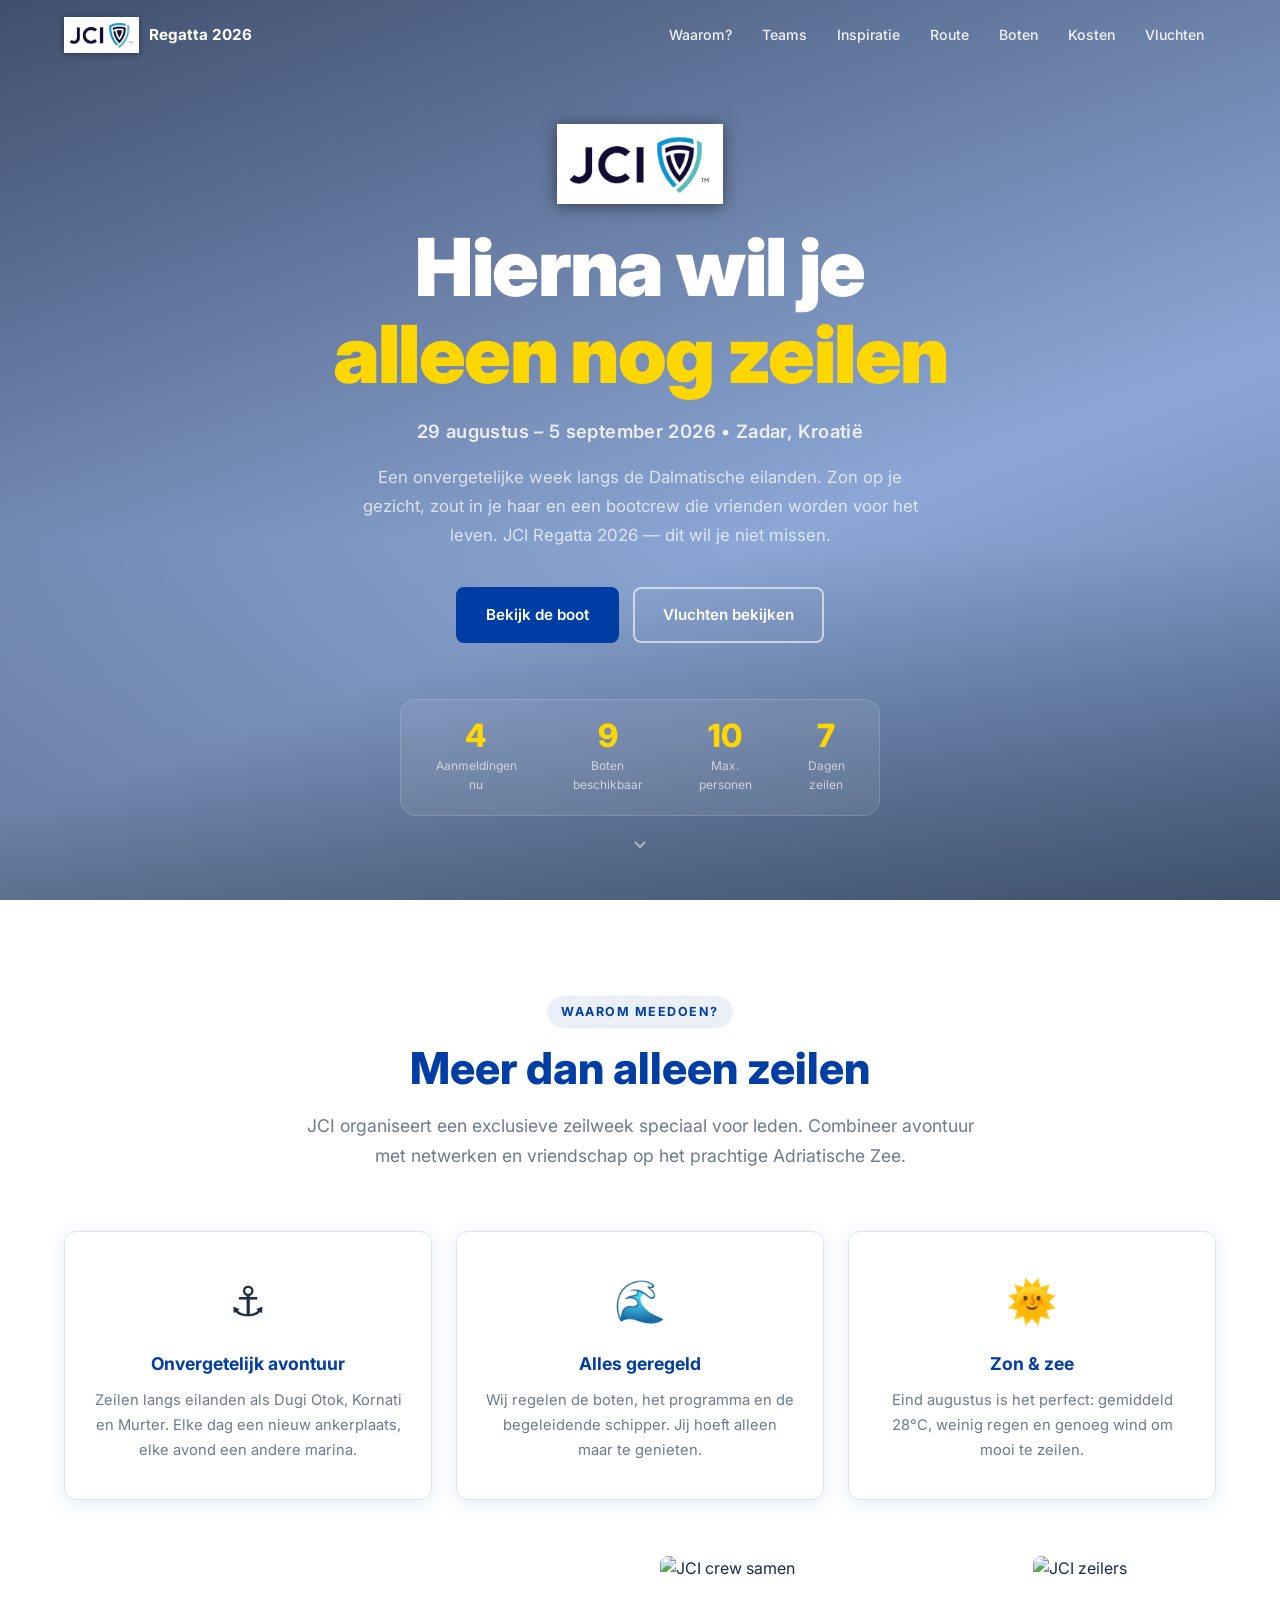
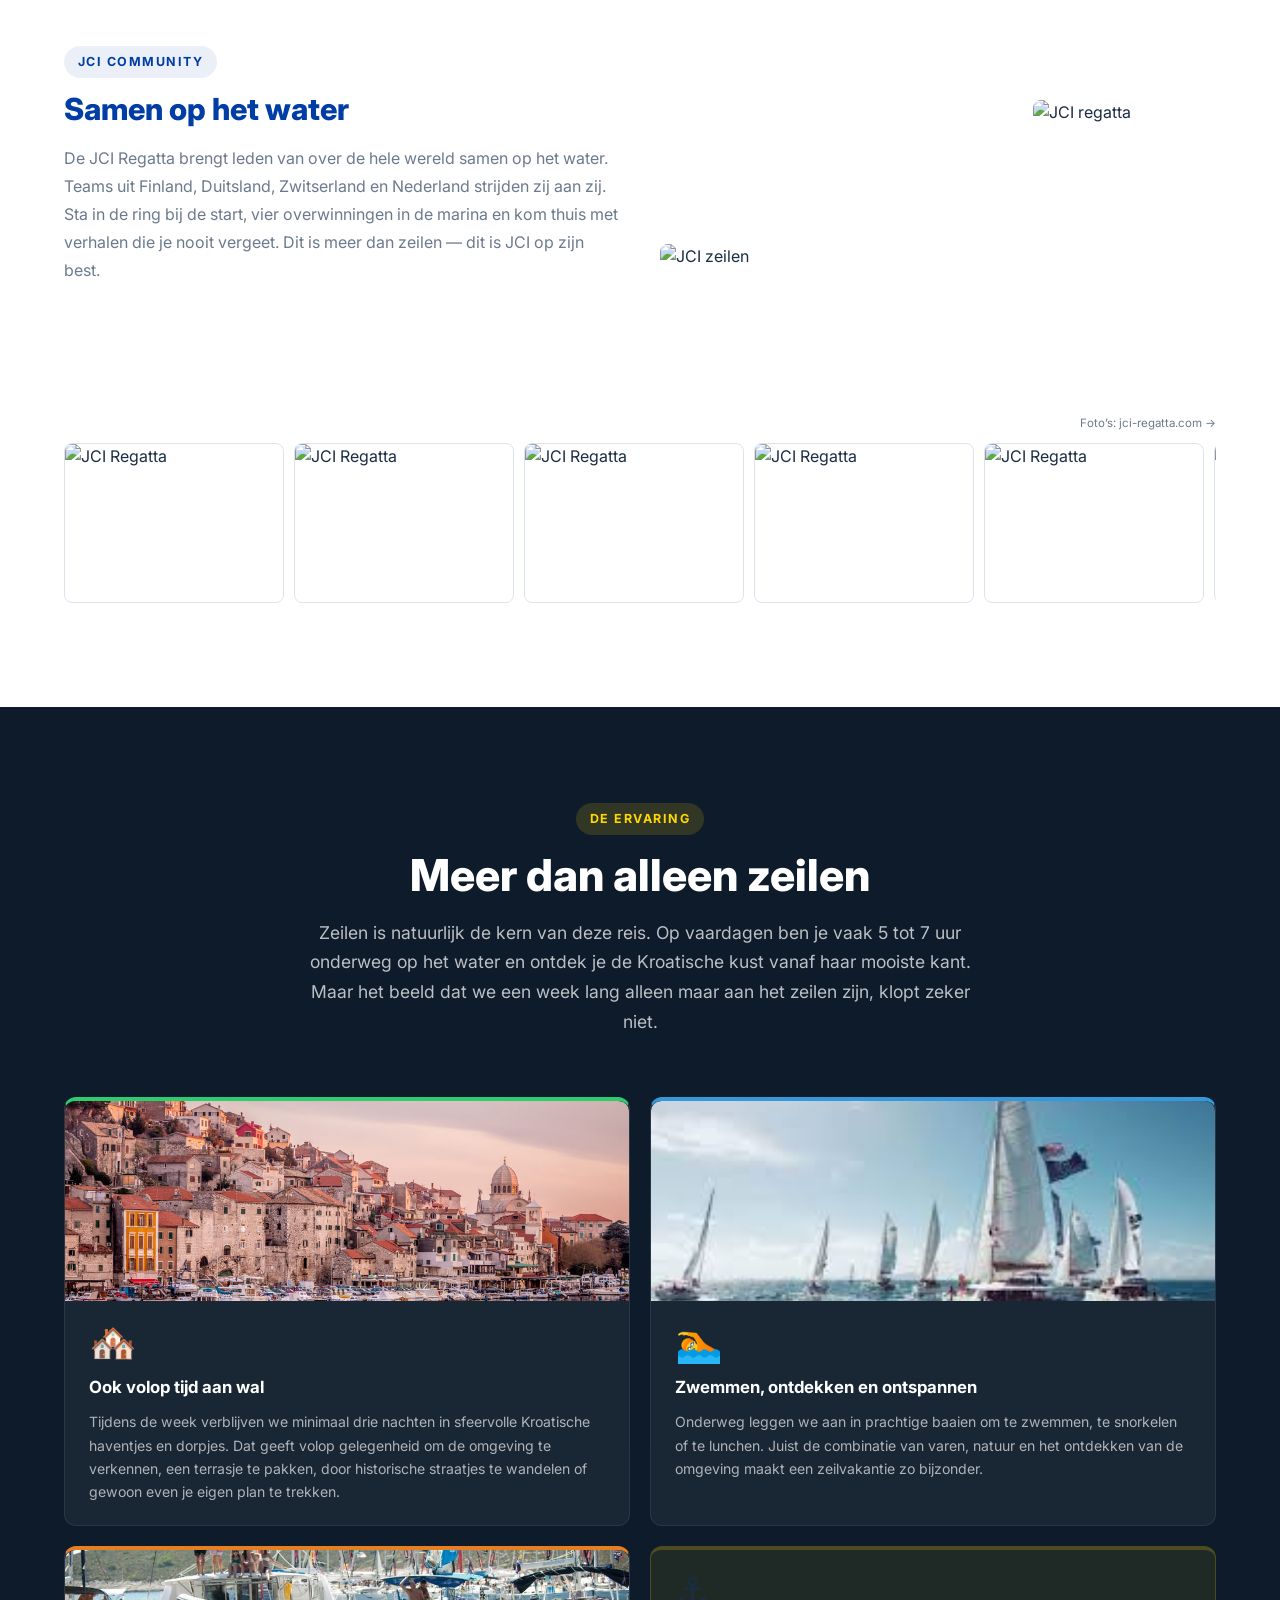
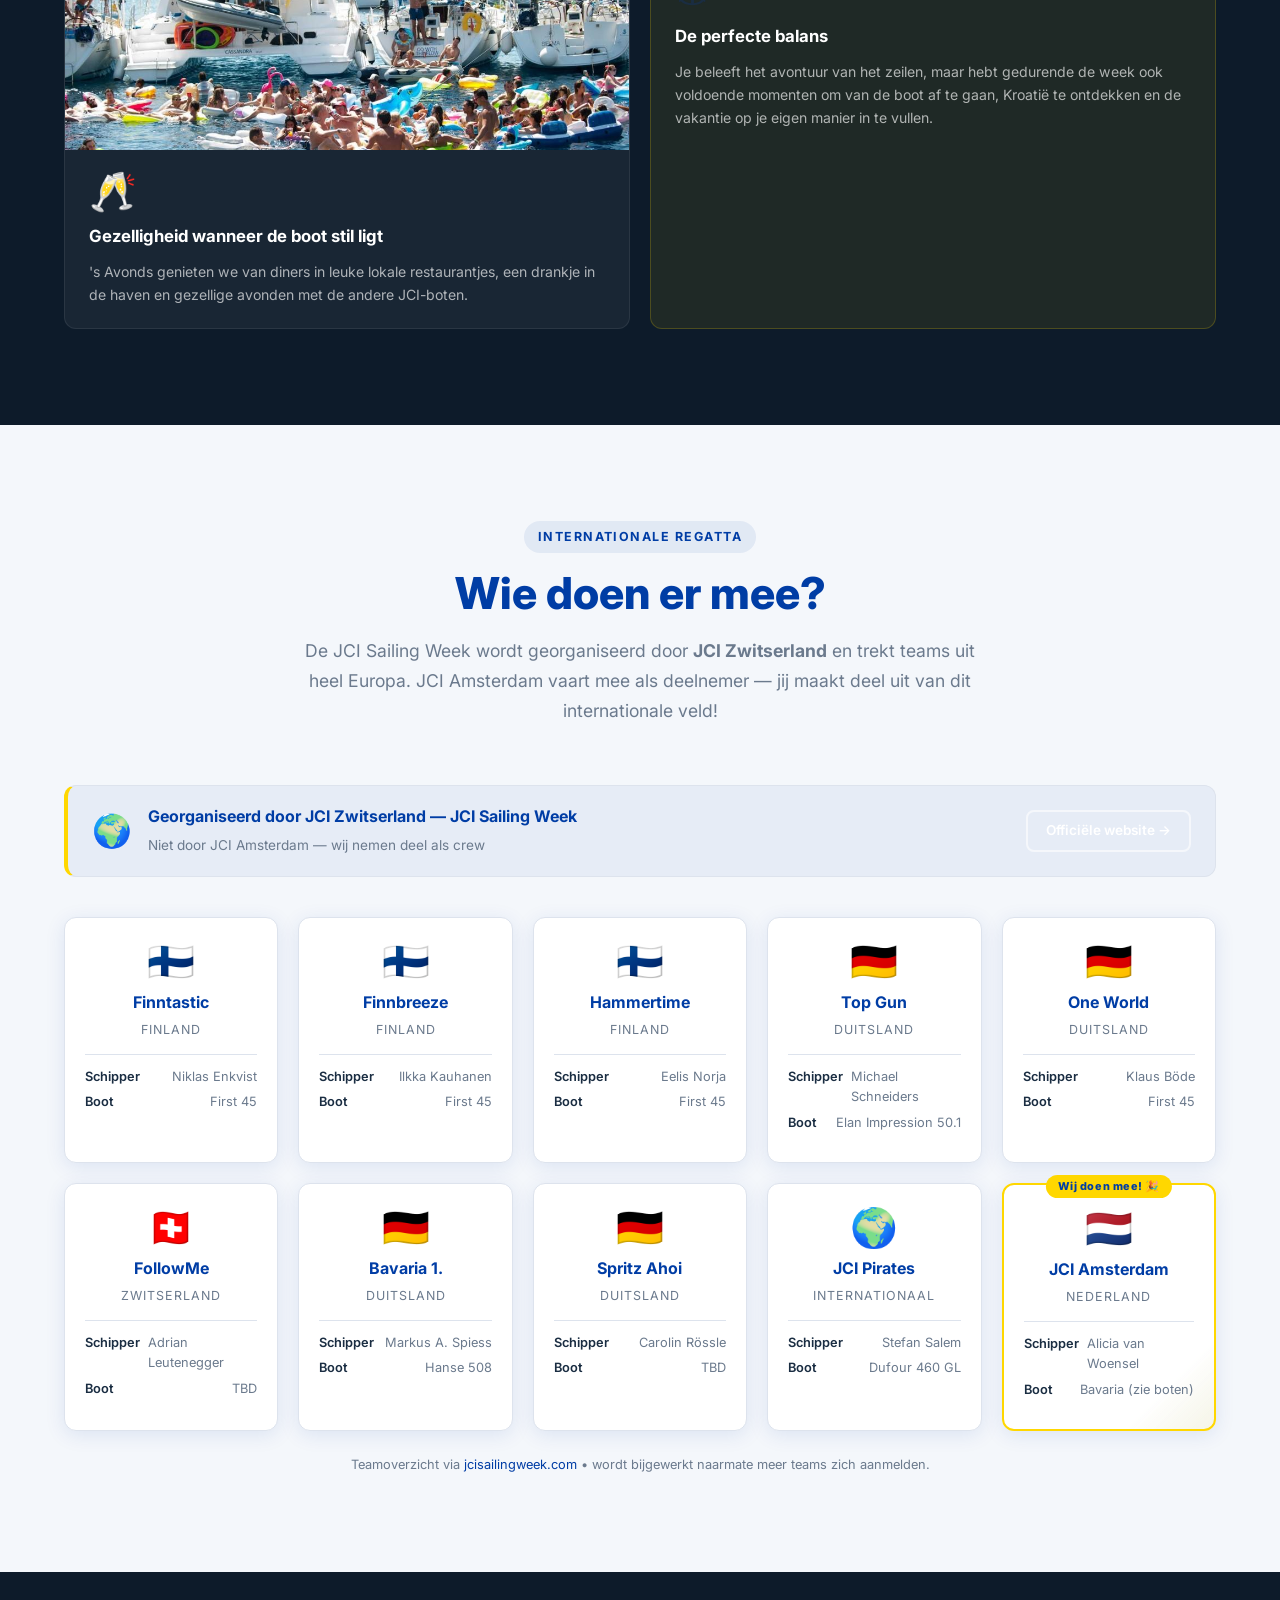
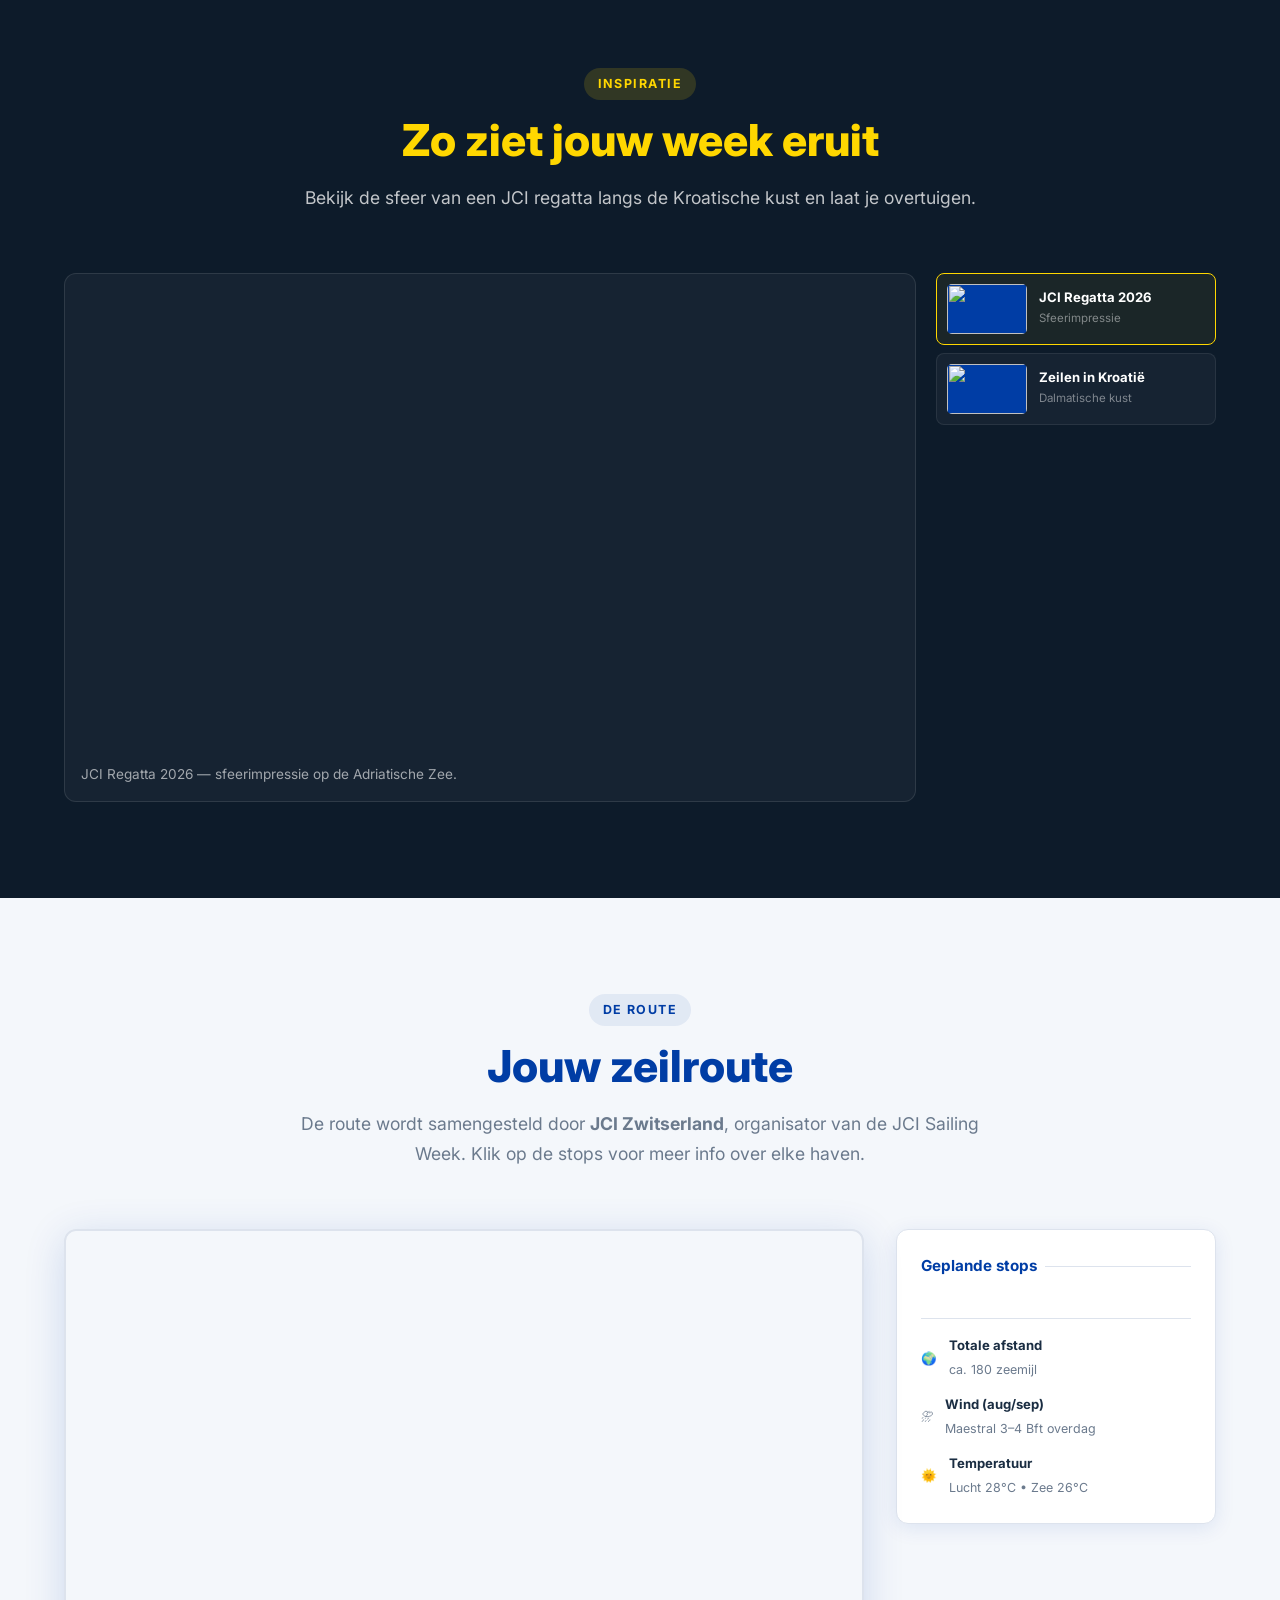
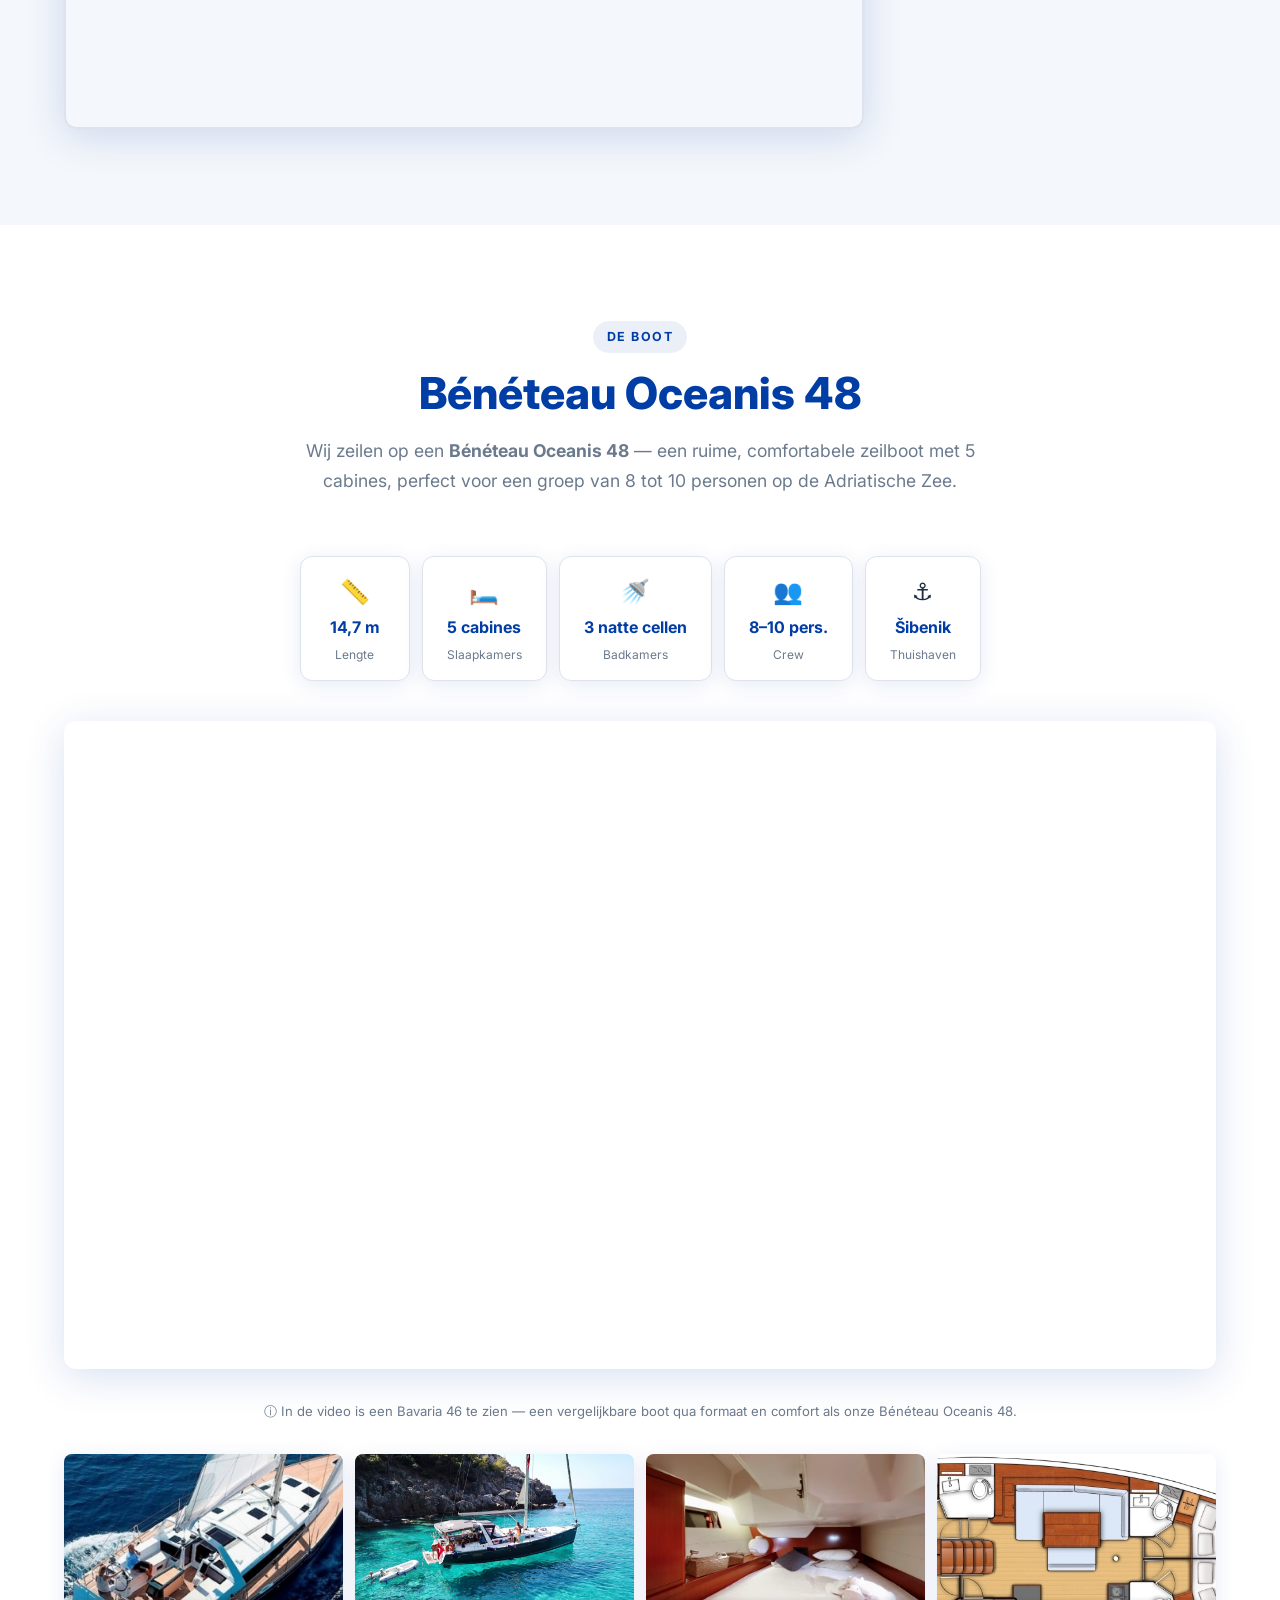
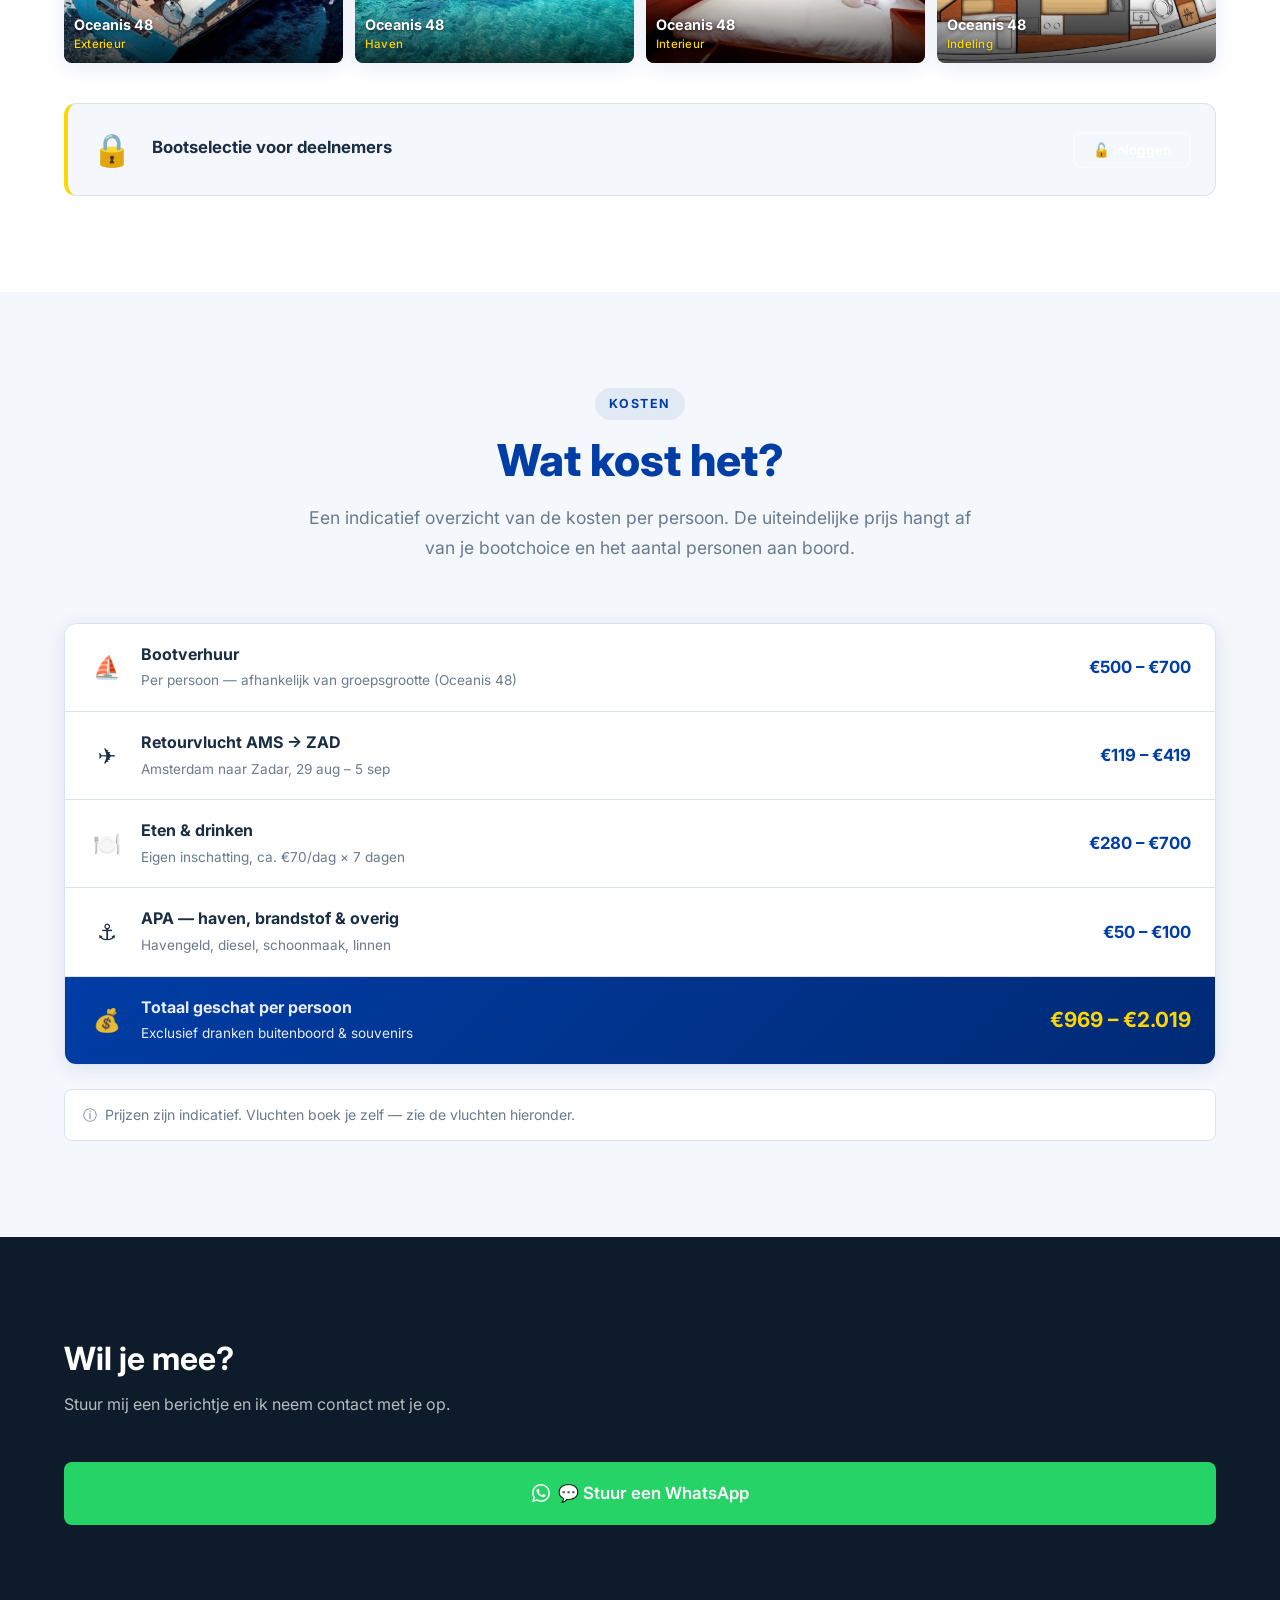
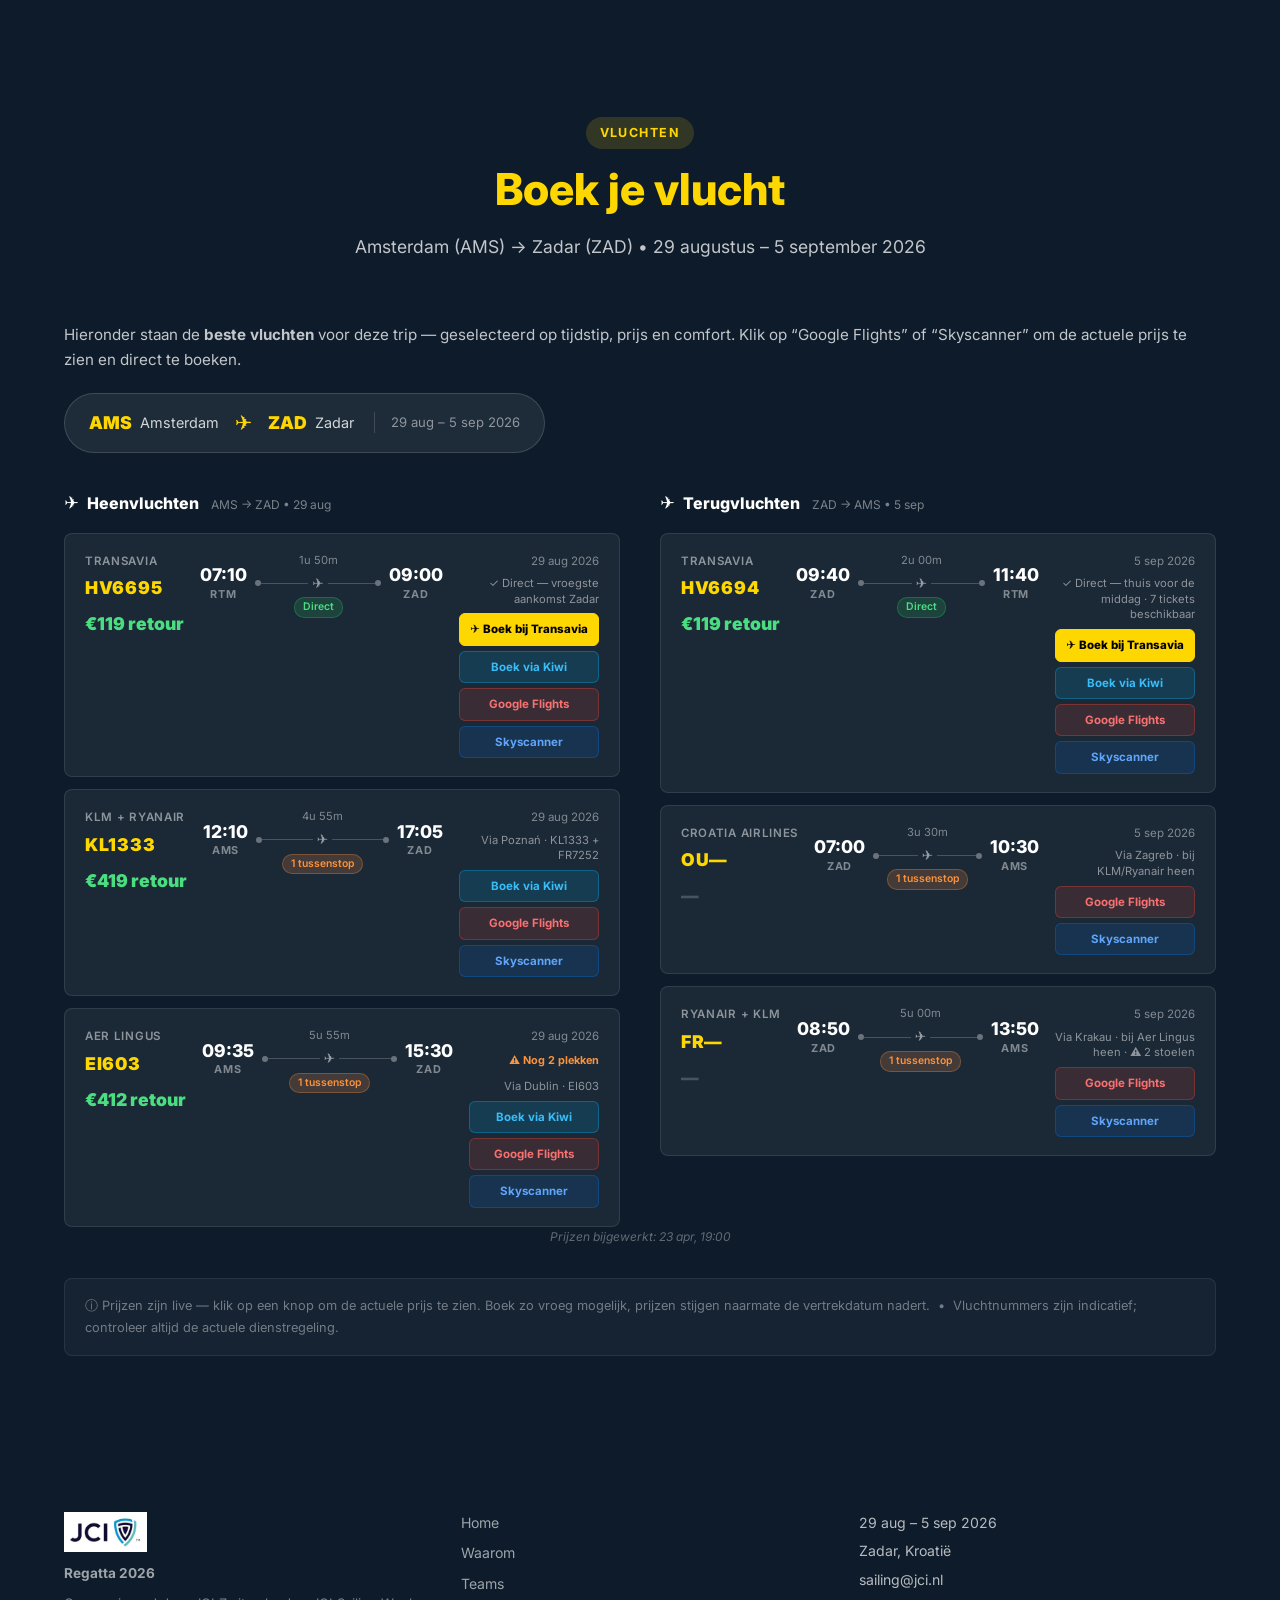
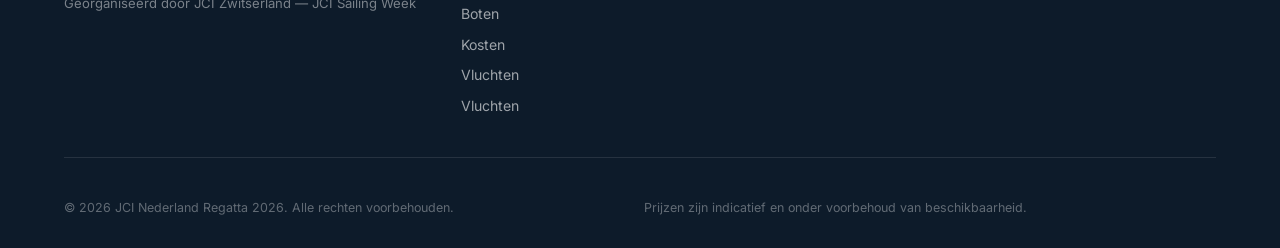
==== index.html @ af5b931d "Voeg foto's toe aan 'Meer dan alleen zeilen' kaarten Co-Authored-By: Claude Sonnet 4.6 <noreply@anth" ====
<!DOCTYPE html>
<html lang="nl">
<head>
  <meta charset="UTF-8">
  <meta name="viewport" content="width=device-width, initial-scale=1.0">
  <title>JCI Regatta 2026</title>
  <link rel="stylesheet" href="css/style.css?v=27">
  <link rel="preconnect" href="https://fonts.googleapis.com">
  <link rel="preconnect" href="https://fonts.gstatic.com" crossorigin>
  <link href="https://fonts.googleapis.com/css2?family=Inter:wght@300;400;500;600;700;800&display=swap" rel="stylesheet">
  <link rel="stylesheet" href="https://unpkg.com/leaflet@1.9.4/dist/leaflet.css">
</head>
<body>

  <!-- STICKY NAV -->
  <nav id="navbar">
    <div class="nav-inner">
      <div class="nav-logo">
        <img src="images/jci-logo.png" alt="JCI Logo" class="nav-jci-logo">
        <span class="logo-text">Regatta 2026</span>
      </div>
      <ul class="nav-links">
        <li><a href="#waarom">Waarom?</a></li>
        <li><a href="#teams">Teams</a></li>
        <li><a href="#videos">Inspiratie</a></li>
        <li><a href="#route">Route</a></li>
        <li><a href="#boten">Boten</a></li>
        <li><a href="#kosten-overview">Kosten</a></li>
        <li><a href="#vluchten">Vluchten</a></li>
      </ul>
      <button class="nav-hamburger" id="hamburger" aria-label="Menu openen">
        <span></span><span></span><span></span>
      </button>
    </div>
  </nav>

  <!-- HERO -->
  <section id="hero">
    <div class="hero-overlay"></div>
    <div class="hero-content">
      <div class="hero-logo-wrap">
        <img src="images/jci-logo.png" alt="JCI Logo" class="hero-jci-logo">
      </div>
      <h1>Hierna wil je<br><span class="highlight">alleen nog zeilen</span></h1>
      <p class="hero-sub">29 augustus &ndash; 5 september 2026 &bull; Zadar, Kroatië</p>
      <p class="hero-desc">Een onvergetelijke week langs de Dalmatische eilanden. Zon op je gezicht, zout in je haar en een bootcrew die vrienden worden voor het leven. JCI Regatta 2026 — dit wil je niet missen.</p>
      <div class="hero-actions">
        <a href="#boten" class="btn btn-primary">Bekijk de boot</a>
        <a href="#vluchten" class="btn btn-outline">Vluchten bekijken</a>
      </div>
      <div class="hero-stats">
        <div class="stat"><span class="stat-num">4</span><span class="stat-label">Aanmeldingen nu</span></div>
        <div class="stat-divider"></div>
        <div class="stat"><span class="stat-num">9</span><span class="stat-label">Boten beschikbaar</span></div>
        <div class="stat-divider"></div>
        <div class="stat"><span class="stat-num">10</span><span class="stat-label">Max. personen</span></div>
        <div class="stat-divider"></div>
        <div class="stat"><span class="stat-num">7</span><span class="stat-label">Dagen zeilen</span></div>
      </div>
    </div>
    <a href="#waarom" class="hero-scroll" aria-label="Scroll naar beneden">
      <svg width="24" height="24" viewBox="0 0 24 24" fill="none" stroke="currentColor" stroke-width="2"><path d="M7 10l5 5 5-5"/></svg>
    </a>
  </section>

  <!-- WAAROM MEEDOEN -->
  <section id="waarom" class="section">
    <div class="container">
      <div class="section-header">
        <span class="section-tag">Waarom meedoen?</span>
        <h2>Meer dan alleen zeilen</h2>
        <p>JCI organiseert een exclusieve zeilweek speciaal voor leden. Combineer avontuur met netwerken en vriendschap op het prachtige Adriatische Zee.</p>
      </div>
      <div class="why-grid">
        <div class="why-card">
          <div class="why-icon">&#9875;</div>
          <h3>Onvergetelijk avontuur</h3>
          <p>Zeilen langs eilanden als Dugi Otok, Kornati en Murter. Elke dag een nieuw ankerplaats, elke avond een andere marina.</p>
        </div>
        <div class="why-card">
          <div class="why-icon">&#127754;</div>
          <h3>Alles geregeld</h3>
          <p>Wij regelen de boten, het programma en de begeleidende schipper. Jij hoeft alleen maar te genieten.</p>
        </div>
        <div class="why-card">
          <div class="why-icon">&#127774;</div>
          <h3>Zon &amp; zee</h3>
          <p>Eind augustus is het perfect: gemiddeld 28°C, weinig regen en genoeg wind om mooi te zeilen.</p>
        </div>
      </div>

      <!-- JCI COMMUNITY BLOCK -->
      <div class="community-block">
        <div class="community-text">
          <span class="section-tag">JCI Community</span>
          <h3>Samen op het water</h3>
          <p>De JCI Regatta brengt leden van over de hele wereld samen op het water. Teams uit Finland, Duitsland, Zwitserland en Nederland strijden zij aan zij. Sta in de ring bij de start, vier overwinningen in de marina en kom thuis met verhalen die je nooit vergeet. Dit is meer dan zeilen — dit is JCI op zijn best.</p>
        </div>
        <div class="community-photos">
          <img src="https://www.jci-regatta.com/wp-content/uploads/2019/02/IMG_7003-1024x1024.jpg" alt="JCI crew samen" class="cp-main">
          <img src="https://www.jci-regatta.com/wp-content/uploads/2019/01/GIDC8817-1024x768.jpg" alt="JCI zeilers" class="cp-a">
          <img src="https://www.jci-regatta.com/wp-content/uploads/2019/02/SKSY1907-1024x916.jpg" alt="JCI regatta" class="cp-b">
          <img src="https://www.jci-regatta.com/wp-content/uploads/2019/02/JOMQ6947-1024x990.jpg" alt="JCI zeilen" class="cp-c">
        </div>
      </div>

      <!-- FOTO GALERIJ -->
      <div class="photo-strip">
        <a href="https://www.jci-regatta.com/media/" target="_blank" rel="noopener" class="photo-strip-source">Foto&rsquo;s: jci-regatta.com &rarr;</a>
        <div class="photo-strip-scroll">
          <img src="https://www.jci-regatta.com/wp-content/uploads/2019/01/XOBW0032-1024x768.jpg" alt="JCI Regatta">
          <img src="https://www.jci-regatta.com/wp-content/uploads/2019/02/FMJI1158-989x1024.jpg" alt="JCI Regatta">
          <img src="https://www.jci-regatta.com/wp-content/uploads/2019/01/FZAJ5073_2-1024x768.jpg" alt="JCI Regatta">
          <img src="https://www.jci-regatta.com/wp-content/uploads/2019/02/IMG_7715.jpg" alt="JCI Regatta">
          <img src="https://www.jci-regatta.com/wp-content/uploads/2019/02/IMG_4240-1024x683.jpg" alt="JCI Regatta">
          <img src="https://www.jci-regatta.com/wp-content/uploads/2019/02/RMCS8336-768x1024.jpg" alt="JCI Regatta">
        </div>
      </div>
    </div>
  </section>

  <!-- MEER DAN ZEILEN -->
  <section id="meer-dan-zeilen" class="section mdz-section">
    <div class="container">
      <div class="section-header">
        <span class="section-tag">De ervaring</span>
        <h2>Meer dan alleen zeilen</h2>
        <p>Zeilen is natuurlijk de kern van deze reis. Op vaardagen ben je vaak 5 tot 7 uur onderweg op het water en ontdek je de Kroatische kust vanaf haar mooiste kant. Maar het beeld dat we een week lang alleen maar aan het zeilen zijn, klopt zeker niet.</p>
      </div>

      <div class="mdz-grid">
        <div class="mdz-card" style="--mdz-color: #2ecc71">
          <img src="images/Foto bij tijd aan wal.jpg" alt="Tijd aan wal in Kroatië" class="mdz-card-img">
          <div class="mdz-card-body">
            <div class="mdz-card-icon">🏘️</div>
            <h3>Ook volop tijd aan wal</h3>
            <p>Tijdens de week verblijven we minimaal drie nachten in sfeervolle Kroatische haventjes en dorpjes. Dat geeft volop gelegenheid om de omgeving te verkennen, een terrasje te pakken, door historische straatjes te wandelen of gewoon even je eigen plan te trekken.</p>
          </div>
        </div>
        <div class="mdz-card" style="--mdz-color: #3498db">
          <img src="images/sailing .jpeg" alt="Zeilen op de Adriatische Zee" class="mdz-card-img">
          <div class="mdz-card-body">
            <div class="mdz-card-icon">🏊</div>
            <h3>Zwemmen, ontdekken en ontspannen</h3>
            <p>Onderweg leggen we aan in prachtige baaien om te zwemmen, te snorkelen of te lunchen. Juist de combinatie van varen, natuur en het ontdekken van de omgeving maakt een zeilvakantie zo bijzonder.</p>
          </div>
        </div>
        <div class="mdz-card" style="--mdz-color: #e67e22">
          <img src="images/Yacht-Week-Floaties-1024x6812.jpg" alt="Gezelligheid aan boord" class="mdz-card-img">
          <div class="mdz-card-body">
            <div class="mdz-card-icon">🥂</div>
            <h3>Gezelligheid wanneer de boot stil ligt</h3>
            <p>'s Avonds genieten we van diners in leuke lokale restaurantjes, een drankje in de haven en gezellige avonden met de andere JCI-boten.</p>
          </div>
        </div>
        <div class="mdz-card mdz-card-anchor" style="--mdz-color: #FFD700">
          <div class="mdz-card-body">
            <div class="mdz-card-icon">⚓</div>
            <h3>De perfecte balans</h3>
            <p>Je beleeft het avontuur van het zeilen, maar hebt gedurende de week ook voldoende momenten om van de boot af te gaan, Kroatië te ontdekken en de vakantie op je eigen manier in te vullen.</p>
          </div>
        </div>
      </div>
    </div>
  </section>

  <!-- TEAMS -->
  <section id="teams" class="section section-light">
    <div class="container">
      <div class="section-header">
        <span class="section-tag">Internationale regatta</span>
        <h2>Wie doen er mee?</h2>
        <p>De JCI Sailing Week wordt georganiseerd door <strong>JCI Zwitserland</strong> en trekt teams uit heel Europa. JCI Amsterdam vaart mee als deelnemer &mdash; jij maakt deel uit van dit internationale veld!</p>
      </div>

      <div class="org-banner">
        <span class="org-icon">🌍</span>
        <div class="org-text">
          <strong>Georganiseerd door JCI Zwitserland &mdash; JCI Sailing Week</strong>
          <span>Niet door JCI Amsterdam &mdash; wij nemen deel als crew</span>
        </div>
        <a href="https://www.jcisailingweek.com" target="_blank" rel="noopener" class="btn btn-sm btn-outline">Officiële website &rarr;</a>
      </div>

      <div class="teams-grid" id="teams-grid">
        <!-- Filled by JS -->
      </div>

      <p class="teams-source">Teamoverzicht via <a href="https://www.jcisailingweek.com/general-7" target="_blank" rel="noopener">jcisailingweek.com</a> &bull; wordt bijgewerkt naarmate meer teams zich aanmelden.</p>
    </div>
  </section>

  <!-- INSPIRATIE VIDEOS -->
  <section id="videos" class="section section-dark">
    <div class="container">
      <div class="section-header light">
        <span class="section-tag">Inspiratie</span>
        <h2>Zo ziet jouw week eruit</h2>
        <p>Bekijk de sfeer van een JCI regatta langs de Kroatische kust en laat je overtuigen.</p>
      </div>
      <div class="playlist-layout">
        <!-- MAIN PLAYER -->
        <div class="playlist-player">
          <div class="video-wrapper" id="main-video-wrapper" data-video-id="0Oq1wVHgZ1M">
            <div class="video-thumb" id="main-video-thumb" onclick="loadVideo(this.closest('.video-wrapper'), true)">
              <img id="main-video-thumb-img" src="https://img.youtube.com/vi/0Oq1wVHgZ1M/maxresdefault.jpg" alt="JCI Sailing Week Croatia">
              <div class="play-btn"><svg viewBox="0 0 80 80" fill="none"><circle cx="40" cy="40" r="40" fill="rgba(0,0,0,0.55)"/><polygon points="32,24 60,40 32,56" fill="white"/></svg></div>
            </div>
          </div>
          <p class="video-desc" id="main-video-desc">JCI Regatta 2026 — sfeerimpressie op de Adriatische Zee.</p>
        </div>
        <!-- PLAYLIST SIDEBAR -->
        <div class="playlist-sidebar" id="playlist-sidebar">
          <div class="playlist-item active" data-id="0Oq1wVHgZ1M" data-desc="JCI Regatta 2026 — sfeerimpressie op de Adriatische Zee." onclick="selectVideo(this)">
            <div class="pli-thumb"><img src="https://img.youtube.com/vi/0Oq1wVHgZ1M/mqdefault.jpg" alt=""></div>
            <div class="pli-info">
              <div class="pli-title">JCI Regatta 2026</div>
              <div class="pli-sub">Sfeerimpressie</div>
            </div>
          </div>
          <div class="playlist-item" data-id="HVgaaIl0Y3M" data-desc="De Dalmatische kust: eilanden, baaien en kristalhelder water." onclick="selectVideo(this)">
            <div class="pli-thumb"><img src="https://img.youtube.com/vi/HVgaaIl0Y3M/mqdefault.jpg" alt=""></div>
            <div class="pli-info">
              <div class="pli-title">Zeilen in Kroatië</div>
              <div class="pli-sub">Dalmatische kust</div>
            </div>
          </div>
        </div>
      </div>

    </div>
  </section>

  <!-- SAILING ROUTE MAP -->
  <section id="route" class="section section-light">
    <div class="container">
      <div class="section-header">
        <span class="section-tag">De route</span>
        <h2>Jouw zeilroute</h2>
        <p>De route wordt samengesteld door <strong>JCI Zwitserland</strong>, organisator van de JCI Sailing Week. Klik op de stops voor meer info over elke haven.</p>
      </div>
      <div class="map-layout">
        <div id="sailing-map"></div>
        <div class="route-legend">
          <h4>Geplande stops</h4>
          <div class="route-stops" id="route-stops">
            <!-- Filled by JS -->
          </div>
          <div class="route-meta">
            <div class="route-meta-item">
              <span class="rmeta-icon">&#127757;</span>
              <div>
                <strong>Totale afstand</strong>
                <span>ca. 180 zeemijl</span>
              </div>
            </div>
            <div class="route-meta-item">
              <span class="rmeta-icon">&#9928;</span>
              <div>
                <strong>Wind (aug/sep)</strong>
                <span>Maestral 3&ndash;4 Bft overdag</span>
              </div>
            </div>
            <div class="route-meta-item">
              <span class="rmeta-icon">&#127774;</span>
              <div>
                <strong>Temperatuur</strong>
                <span>Lucht 28&deg;C &bull; Zee 26&deg;C</span>
              </div>
            </div>
          </div>
        </div>
      </div>
    </div>
  </section>

  <!-- BOTEN WRAPPER (anchor for nav) -->
  <div id="boten">

  <!-- BOTEN TEASER (publiek zichtbaar) -->
  <section id="boten-public" class="section">
    <div class="container">
      <div class="section-header">
        <span class="section-tag">De boot</span>
        <h2>Bénéteau Oceanis 48</h2>
        <p>Wij zeilen op een <strong>Bénéteau Oceanis 48</strong> — een ruime, comfortabele zeilboot met 5 cabines, perfect voor een groep van 8 tot 10 personen op de Adriatische Zee.</p>
      </div>

      <!-- Boot specs -->
      <div class="boat-specs-bar">
        <div class="bspec"><span class="bspec-icon">📏</span><strong>14,7 m</strong><span>Lengte</span></div>
        <div class="bspec"><span class="bspec-icon">🛏️</span><strong>5 cabines</strong><span>Slaapkamers</span></div>
        <div class="bspec"><span class="bspec-icon">🚿</span><strong>3 natte cellen</strong><span>Badkamers</span></div>
        <div class="bspec"><span class="bspec-icon">👥</span><strong>8–10 pers.</strong><span>Crew</span></div>
        <div class="bspec"><span class="bspec-icon">⚓</span><strong>Šibenik</strong><span>Thuishaven</span></div>
      </div>

      <!-- YouTube video -->
      <div class="teaser-video-wrap">
        <iframe
          src="https://www.youtube.com/embed/HrhOYrp1ODw?rel=0&modestbranding=1"
          title="JCI Sailing Week – sfeerimpressie"
          allow="accelerometer; autoplay; clipboard-write; encrypted-media; gyroscope; picture-in-picture"
          allowfullscreen>
        </iframe>
      </div>
      <p class="video-disclaimer">&#9432; In de video is een Bavaria 46 te zien — een vergelijkbare boot qua formaat en comfort als onze Bénéteau Oceanis 48.</p>

      <!-- Boat photos -->
      <div class="boten-photo-grid">
        <div class="bp-item">
          <img src="images/Oceanis 48.jpg" alt="Bénéteau Oceanis 48 exterieur">
          <div class="bp-label"><span class="bp-name">Oceanis 48</span><span class="bp-model">Exterieur</span></div>
        </div>
        <div class="bp-item">
          <img src="images/Oceanis 48-2.jpg" alt="Bénéteau Oceanis 48 aan de steiger">
          <div class="bp-label"><span class="bp-name">Oceanis 48</span><span class="bp-model">Haven</span></div>
        </div>
        <div class="bp-item">
          <img src="images/oceanis_48_interior7.avif" alt="Bénéteau Oceanis 48 interieur">
          <div class="bp-label"><span class="bp-name">Oceanis 48</span><span class="bp-model">Interieur</span></div>
        </div>
        <div class="bp-item">
          <img src="images/Oceanis 48 - map.png" alt="Bénéteau Oceanis 48 plattegrond">
          <div class="bp-label"><span class="bp-name">Oceanis 48</span><span class="bp-model">Indeling</span></div>
        </div>
      </div>

      <!-- Unlock hint -->
      <div class="teaser-unlock-hint">
        <span class="tuh-icon">🔒</span>
        <div class="tuh-body">
          <strong>Bootselectie voor deelnemers</strong>
          <div class="tuh-inline-unlock" id="tuh-inline-unlock" style="display:none">
            <input type="password" id="tuh-code" placeholder="Wachtwoord…" maxlength="10"
              onkeydown="if(event.key==='Enter')unlockSite()">
            <button onclick="unlockSite()" class="btn btn-primary btn-sm">→</button>
            <span class="unlock-msg" id="unlock-msg"></span>
          </div>
        </div>
        <button id="tuh-toggle-btn" onclick="toggleUnlockInput()" class="btn btn-sm btn-outline">🔓 Inloggen</button>
      </div>
    </div>
  </section>

  <!-- BOTEN GATED (zichtbaar na code) -->
  <section id="boten-gated" class="section" style="display:none">
    <div class="container">
      <div class="section-header">
        <span class="section-tag">Booten kiezen</span>
        <h2>Kies jouw boot in 3 stappen</h2>
        <p>We hebben nu <strong>4 aanmeldingen</strong> — maximaal 10 personen. Kies eerst het aantal personen, daarna de boot, dan de vlucht.</p>
      </div>

      <!-- STAP 1: Aantal personen -->
      <div class="flow-step">
        <div class="flow-step-header">
          <span class="flow-num">1</span>
          <div>
            <h3>Hoeveel personen gaan er mee?</h3>
            <p>Kies de groepsgrootte om de passende boten te zien.</p>
          </div>
        </div>
        <div class="group-btns" id="group-btns">
          <button class="group-btn" data-size="6">
            <span class="group-icon">&#9875;</span>
            <span class="group-size">t/m 6 pers.</span>
            <span class="group-label">Kleine groep</span>
            <span class="group-hint">Compacte boten</span>
          </button>
          <button class="group-btn" data-size="8">
            <span class="group-icon">&#9973;</span>
            <span class="group-size">t/m 8 pers.</span>
            <span class="group-label">Middelgrote groep</span>
            <span class="group-hint">Meest populair</span>
          </button>
          <button class="group-btn" data-size="10">
            <span class="group-icon">&#128674;</span>
            <span class="group-size">t/m 10 pers.</span>
            <span class="group-label">Grote groep</span>
            <span class="group-hint">Grote, ruime boten</span>
          </button>
        </div>
        <div class="signup-counter">
          <div class="counter-bar-wrap">
            <div class="counter-bar" id="counter-bar"></div>
          </div>
          <p><strong>4</strong> aanmeldingen &bull; maximaal <strong>10</strong> personen &bull; nog <strong>6 plaatsen vrij</strong></p>
        </div>
      </div>

      <!-- STAP 2: Boot kiezen -->
      <div class="flow-step" id="step-boats">
        <div class="flow-step-header">
          <span class="flow-num">2</span>
          <div>
            <h3>Kies je boot</h3>
            <p id="boats-filter-info">Kies eerst een groepsgrootte hierboven om boten te filteren.</p>
          </div>
        </div>

        <div class="boats-controls">
          <div class="boats-filter">
            <span class="filter-label">Sorteer:</span>
            <button class="filter-btn active" data-sort="default">Standaard</button>
            <button class="filter-btn" data-sort="price-asc">Prijs &uarr;</button>
            <button class="filter-btn" data-sort="price-desc">Prijs &darr;</button>
            <button class="filter-btn" data-sort="length">Lengte</button>
          </div>
          <div class="boats-search">
            <input type="text" id="boat-search" placeholder="Zoek op naam of type..." autocomplete="off">
          </div>
        </div>

        <div class="boats-grid" id="boats-grid">
          <!-- Filled by JS -->
        </div>

        <div class="boats-note">
          <span>&#9432;</span> Prijzen zijn per boot per week excl. havenkosten en brandstof (APA). Klik op een boot voor meer details.
        </div>
      </div>

      <!-- STAP 3: Vlucht boeken -->
      <div class="flow-step flow-step-cta" id="step-flight-cta">
        <div class="flow-step-header">
          <span class="flow-num">3</span>
          <div>
            <h3>Boek je vlucht</h3>
            <p>Boot gekozen? Scroll naar de vluchtzoeker. Amsterdam &rarr; Zadar, 29 aug &ndash; 5 sep 2026.</p>
          </div>
        </div>
        <a href="#vluchten" class="btn btn-primary">
          Zoek vluchten AMS &rarr; ZAD &darr;
        </a>
      </div>
    </div>
  </section>

  </div><!-- /end #boten wrapper -->

  <!-- KOSTEN OVERZICHT (altijd publiek zichtbaar) -->
  <section id="kosten-overview" class="section section-light">
    <div class="container">
      <div class="section-header">
        <span class="section-tag">Kosten</span>
        <h2>Wat kost het?</h2>
        <p>Een indicatief overzicht van de kosten per persoon. De uiteindelijke prijs hangt af van je bootchoice en het aantal personen aan boord.</p>
      </div>

      <div class="kos-table">
        <div class="kos-row">
          <div class="kos-icon">⛵</div>
          <div class="kos-label">
            <strong>Bootverhuur</strong>
            <span>Per persoon — afhankelijk van groepsgrootte (Oceanis 48)</span>
          </div>
          <div class="kos-value">€500 – €700</div>
        </div>
        <div class="kos-row">
          <div class="kos-icon">✈️</div>
          <div class="kos-label">
            <strong>Retourvlucht AMS → ZAD</strong>
            <span>Amsterdam naar Zadar, 29 aug – 5 sep</span>
          </div>
          <div class="kos-value">€119 – €419</div>
        </div>
        <div class="kos-row">
          <div class="kos-icon">🍽️</div>
          <div class="kos-label">
            <strong>Eten &amp; drinken</strong>
            <span>Eigen inschatting, ca. €70/dag × 7 dagen</span>
          </div>
          <div class="kos-value">€280 – €700</div>
        </div>
        <div class="kos-row">
          <div class="kos-icon">⚓</div>
          <div class="kos-label">
            <strong>APA — haven, brandstof &amp; overig</strong>
            <span>Havengeld, diesel, schoonmaak, linnen</span>
          </div>
          <div class="kos-value">€50 – €100</div>
        </div>
        <div class="kos-row kos-row-total">
          <div class="kos-icon">💰</div>
          <div class="kos-label">
            <strong>Totaal geschat per persoon</strong>
            <span>Exclusief dranken buitenboord &amp; souvenirs</span>
          </div>
          <div class="kos-value kos-total">€969 – €2.019</div>
        </div>
      </div>

      <div class="kos-note">
        <span>&#9432;</span> Prijzen zijn indicatief. Vluchten boek je zelf — zie de vluchten hieronder.
      </div>
    </div>
  </section>

  <!-- DOE MEE -->
  <section id="doe-mee" class="section section-dark">
    <div class="container">
      <div class="doe-mee-block">
        <div class="doe-mee-text">
          <h2>Wil je mee?</h2>
          <p>Stuur mij een berichtje en ik neem contact met je op.</p>
        </div>
        <a href="https://wa.me/31600000000?text=Hoi!%20Ik%20wil%20meedoen%20met%20de%20JCI%20Regatta%202026%20%F0%9F%9B%A5%EF%B8%8F"
           target="_blank" rel="noopener" class="btn btn-whatsapp btn-lg">
          💬 Stuur een WhatsApp
        </a>
      </div>
    </div>
  </section>

  <!-- VLUCHTEN -->
  <section id="vluchten" class="section section-dark">
    <div class="container">
      <div class="section-header light">
        <span class="section-tag">Vluchten</span>
        <h2>Boek je vlucht</h2>
        <p>Amsterdam (AMS) &rarr; Zadar (ZAD) &bull; 29 augustus &ndash; 5 september 2026</p>
      </div>

      <!-- AANBEVOLEN VLUCHTEN LIJST -->
      <div class="flights-intro">
        <p>Hieronder staan de <strong>beste vluchten</strong> voor deze trip &mdash; geselecteerd op tijdstip, prijs en comfort. Klik op &ldquo;Google Flights&rdquo; of &ldquo;Skyscanner&rdquo; om de actuele prijs te zien en direct te boeken.</p>
        <div class="flights-route-badge">
          <span class="frb-item"><span class="frb-code">AMS</span> Amsterdam</span>
          <span class="frb-arrow">&#9992;</span>
          <span class="frb-item"><span class="frb-code">ZAD</span> Zadar</span>
          <span class="frb-dates">29 aug &ndash; 5 sep 2026</span>
        </div>
      </div>

      <div class="flights-columns">
        <!-- HEENVLUCHTEN -->
        <div class="flights-col">
          <h3 class="flights-col-title"><span class="col-icon">&#9992;</span> Heenvluchten <span class="col-sub">AMS &rarr; ZAD &bull; 29 aug</span></h3>
          <div id="flights-heen" class="flight-cards-list">
            <!-- filled by JS -->
          </div>
        </div>

        <!-- TERUGVLUCHTEN -->
        <div class="flights-col">
          <h3 class="flights-col-title"><span class="col-icon">&#9992; </span> Terugvluchten <span class="col-sub">ZAD &rarr; AMS &bull; 5 sep</span></h3>
          <div id="flights-terug" class="flight-cards-list">
            <!-- filled by JS -->
          </div>
        </div>
      </div>

      <div id="prices-timestamp" class="prices-timestamp" style="display:none"></div>

      <div class="flights-disclaimer">
        <span>&#9432;</span> Prijzen zijn live &mdash; klik op een knop om de actuele prijs te zien. Boek zo vroeg mogelijk, prijzen stijgen naarmate de vertrekdatum nadert.
        &nbsp;&bull;&nbsp; Vluchtnummers zijn indicatief; controleer altijd de actuele dienstregeling.
      </div>
    </div>
  </section>

  <!-- AANMELDEN -->

  <!-- FOOTER -->
  <footer>
    <div class="container">
      <div class="footer-inner">
        <div class="footer-brand">
          <img src="images/jci-logo.png" alt="JCI Logo" class="footer-jci-logo">
          <span class="logo-text">Regatta 2026</span>
          <p>Georganiseerd door JCI Zwitserland &mdash; JCI Sailing Week</p>
        </div>
        <div class="footer-links">
          <a href="#hero">Home</a>
          <a href="#waarom">Waarom</a>
          <a href="#teams">Teams</a>
          <a href="#boten">Boten</a>
          <a href="#kosten-overview">Kosten</a>
          <a href="#vluchten">Vluchten</a>
          <a href="#vluchten">Vluchten</a>
        </div>
        <div class="footer-info">
          <p>29 aug &ndash; 5 sep 2026</p>
          <p>Zadar, Kroatië</p>
          <p>sailing@jci.nl</p>
        </div>
      </div>
      <div class="footer-bottom">
        <p>&copy; 2026 JCI Nederland Regatta 2026. Alle rechten voorbehouden.</p>
        <p>Prijzen zijn indicatief en onder voorbehoud van beschikbaarheid.</p>
        <div id="unlock-wrap"></div>
      </div>
    </div>
  </footer>

  <script src="https://unpkg.com/leaflet@1.9.4/dist/leaflet.js"></script>
  <script src="js/main.js?v=27"></script>
</body>
</html>
---- css/style.css ----
/* ============================================
   JCI SAILING WEEK 2026 – STYLESHEET
   Brand: JCI Blue #003DA5 + Gold #FFD700
   ============================================ */

:root {
  --jci-blue:      #003DA5;
  --jci-blue-dark: #002a75;
  --jci-blue-light:#1a5bc4;
  --jci-gold:      #FFD700;
  --jci-gold-dark: #e6c200;
  --dark:          #0d1b2a;
  --dark-2:        #1a2d42;
  --text:          #1a2d42;
  --text-muted:    #6b7a8d;
  --bg-light:      #f4f7fb;
  --bg-white:      #ffffff;
  --border:        #dde3ed;
  --radius:        12px;
  --radius-sm:     8px;
  --shadow:        0 4px 20px rgba(0,61,165,0.10);
  --shadow-lg:     0 8px 40px rgba(0,61,165,0.16);
  --transition:    0.22s ease;
}

*, *::before, *::after { box-sizing: border-box; margin: 0; padding: 0; }

html { scroll-behavior: smooth; font-size: 16px; overflow-x: hidden; }

body {
  font-family: 'Inter', system-ui, -apple-system, sans-serif;
  color: var(--text);
  background: var(--bg-white);
  line-height: 1.6;
  overflow-x: hidden;
  max-width: 100%;
}

img { display: block; max-width: 100%; }
a { color: inherit; text-decoration: none; }
ul { list-style: none; }
button { cursor: pointer; border: none; background: none; font-family: inherit; }

.container {
  max-width: 1200px;
  margin: 0 auto;
  padding: 0 24px;
}

/* ── SECTIONS ── */
.section { padding: 96px 0; }
.section-light { background: var(--bg-light); }
.section-dark  { background: var(--dark); color: #fff; }

.section-header {
  text-align: center;
  max-width: 680px;
  margin: 0 auto 60px;
}
.section-header h2 {
  font-size: clamp(2rem, 4vw, 2.75rem);
  font-weight: 800;
  line-height: 1.2;
  color: var(--jci-blue);
  margin-bottom: 16px;
}
.section-header p {
  font-size: 1.1rem;
  color: var(--text-muted);
  line-height: 1.7;
}
.section-header.light h2 { color: var(--jci-gold); }
.section-header.light p  { color: rgba(255,255,255,0.75); }

.section-tag {
  display: inline-block;
  background: rgba(0,61,165,0.08);
  color: var(--jci-blue);
  font-size: 0.78rem;
  font-weight: 700;
  letter-spacing: 0.12em;
  text-transform: uppercase;
  padding: 6px 14px;
  border-radius: 100px;
  margin-bottom: 14px;
}
.section-dark .section-tag {
  background: rgba(255,215,0,0.15);
  color: var(--jci-gold);
}

/* ── BUTTONS ── */
.btn {
  display: inline-flex;
  align-items: center;
  gap: 8px;
  padding: 14px 28px;
  border-radius: var(--radius-sm);
  font-size: 0.95rem;
  font-weight: 600;
  transition: all var(--transition);
  cursor: pointer;
  border: 2px solid transparent;
}
.btn-primary {
  background: var(--jci-blue);
  color: #fff;
  border-color: var(--jci-blue);
}
.btn-primary:hover {
  background: var(--jci-blue-dark);
  border-color: var(--jci-blue-dark);
  transform: translateY(-1px);
  box-shadow: 0 6px 20px rgba(0,61,165,0.3);
}
.btn-outline {
  background: transparent;
  color: #fff;
  border-color: rgba(255,255,255,0.6);
}
.btn-outline:hover {
  background: rgba(255,255,255,0.12);
  border-color: #fff;
}
.btn-gold {
  background: var(--jci-gold);
  color: var(--jci-blue);
  border-color: var(--jci-gold);
  font-weight: 700;
}
.btn-gold:hover {
  background: var(--jci-gold-dark);
  border-color: var(--jci-gold-dark);
  transform: translateY(-1px);
}
.btn-sm {
  padding: 8px 18px;
  font-size: 0.85rem;
}
.btn-full { width: 100%; justify-content: center; }
.btn-whatsapp {
  display: inline-flex;
  align-items: center;
  gap: 8px;
  background: #25D366;
  color: #fff;
  padding: 12px 22px;
  border-radius: var(--radius-sm);
  font-weight: 600;
  font-size: 0.95rem;
  transition: all var(--transition);
  margin-top: 12px;
  width: 100%;
  justify-content: center;
}
.btn-whatsapp:hover { background: #1ebe5d; transform: translateY(-1px); }
.btn-whatsapp::before { content: ""; background: url("data:image/svg+xml,%3Csvg xmlns='http://www.w3.org/2000/svg' viewBox='0 0 24 24' fill='white'%3E%3Cpath d='M17.472 14.382c-.297-.149-1.758-.867-2.03-.967-.273-.099-.471-.148-.67.15-.197.297-.767.966-.94 1.164-.173.199-.347.223-.644.075-.297-.15-1.255-.463-2.39-1.475-.883-.788-1.48-1.761-1.653-2.059-.173-.297-.018-.458.13-.606.134-.133.298-.347.446-.52.149-.174.198-.298.298-.497.099-.198.05-.371-.025-.52-.075-.149-.669-1.612-.916-2.207-.242-.579-.487-.5-.669-.51-.173-.008-.371-.01-.57-.01-.198 0-.52.074-.792.372-.272.297-1.04 1.016-1.04 2.479 0 1.462 1.065 2.875 1.213 3.074.149.198 2.096 3.2 5.077 4.487.709.306 1.262.489 1.694.625.712.227 1.36.195 1.871.118.571-.085 1.758-.719 2.006-1.413.248-.694.248-1.289.173-1.413-.074-.124-.272-.198-.57-.347m-5.421 7.403h-.004a9.87 9.87 0 01-5.031-1.378l-.361-.214-3.741.982.998-3.648-.235-.374a9.86 9.86 0 01-1.51-5.26c.001-5.45 4.436-9.884 9.888-9.884 2.64 0 5.122 1.03 6.988 2.898a9.825 9.825 0 012.893 6.994c-.003 5.45-4.437 9.884-9.885 9.884m8.413-18.297A11.815 11.815 0 0012.05 0C5.495 0 .16 5.335.157 11.892c0 2.096.547 4.142 1.588 5.945L.057 24l6.305-1.654a11.882 11.882 0 005.683 1.448h.005c6.554 0 11.89-5.335 11.893-11.893a11.821 11.821 0 00-3.48-8.413z'/%3E%3C/svg%3E") center/contain no-repeat; width: 18px; height: 18px; }

/* ── NAV ── */
#navbar {
  position: fixed;
  top: 0; left: 0; right: 0;
  z-index: 1000;
  background: transparent;
  transition: background var(--transition), box-shadow var(--transition);
}
#navbar.scrolled {
  background: rgba(255,255,255,0.97);
  backdrop-filter: blur(12px);
  box-shadow: 0 2px 16px rgba(0,0,0,0.08);
}
.nav-inner {
  max-width: 1200px;
  margin: 0 auto;
  padding: 0 24px;
  height: 70px;
  display: flex;
  align-items: center;
  justify-content: space-between;
}
.nav-logo {
  display: flex;
  align-items: center;
  gap: 10px;
}
.logo-jci {
  background: var(--jci-blue);
  color: var(--jci-gold);
  font-size: 0.9rem;
  font-weight: 900;
  letter-spacing: 0.08em;
  padding: 4px 10px;
  border-radius: 6px;
}
.nav-jci-logo {
  height: 36px;
  width: auto;
  object-fit: contain;
  filter: drop-shadow(0 1px 3px rgba(0,0,0,0.4));
}
.logo-text {
  font-weight: 700;
  font-size: 0.95rem;
  color: #fff;
  transition: color var(--transition);
}
#navbar.scrolled .logo-text { color: var(--text); }
.nav-links {
  display: flex;
  align-items: center;
  gap: 6px;
}
.nav-links a {
  font-size: 0.88rem;
  font-weight: 500;
  color: rgba(255,255,255,0.9);
  padding: 6px 12px;
  border-radius: var(--radius-sm);
  transition: all var(--transition);
}
#navbar.scrolled .nav-links a { color: var(--text); }
.nav-links a:hover { background: rgba(255,255,255,0.15); }
#navbar.scrolled .nav-links a:hover { background: var(--bg-light); }
.nav-links .nav-cta {
  background: var(--jci-gold);
  color: var(--jci-blue) !important;
  font-weight: 700;
  padding: 8px 18px;
}
.nav-links .nav-cta:hover { background: var(--jci-gold-dark) !important; }
.nav-hamburger {
  display: none;
  flex-direction: column;
  gap: 5px;
  padding: 8px;
}
.nav-hamburger span {
  display: block;
  width: 22px;
  height: 2px;
  background: #fff;
  border-radius: 2px;
  transition: all var(--transition);
}
#navbar.scrolled .nav-hamburger span { background: var(--text); }

/* ── HERO ── */
#hero {
  position: relative;
  min-height: 100vh;
  display: flex;
  align-items: center;
  background:
    linear-gradient(160deg, rgba(0,20,60,0.75) 0%, rgba(0,61,165,0.45) 60%, rgba(0,40,100,0.65) 100%),
    url('https://www.jci-regatta.com/wp-content/uploads/2019/01/XOBW0032-1024x768.jpg') center/cover no-repeat;
  color: #fff;
  padding: 120px 24px 80px;
}
.hero-overlay {
  position: absolute;
  inset: 0;
  background: linear-gradient(to bottom, transparent 60%, rgba(0,0,0,0.3));
  pointer-events: none;
}
.hero-content {
  position: relative;
  z-index: 1;
  max-width: 780px;
  margin: 0 auto;
  text-align: center;
}
.hero-logo-wrap {
  margin-bottom: 20px;
}
.hero-jci-logo {
  height: 80px;
  width: auto;
  object-fit: contain;
  filter: drop-shadow(0 2px 8px rgba(0,0,0,0.5));
  margin: 0 auto;
}
.hero-badge {
  display: inline-block;
  background: rgba(255,215,0,0.18);
  border: 1px solid rgba(255,215,0,0.4);
  color: var(--jci-gold);
  font-size: 0.82rem;
  font-weight: 600;
  letter-spacing: 0.1em;
  text-transform: uppercase;
  padding: 7px 18px;
  border-radius: 100px;
  margin-bottom: 24px;
}
.hero-content h1 {
  font-size: clamp(2.8rem, 7vw, 5rem);
  font-weight: 900;
  line-height: 1.08;
  margin-bottom: 20px;
  letter-spacing: -0.02em;
}
.hero-content h1 .highlight {
  color: var(--jci-gold);
}
.hero-sub {
  font-size: 1.15rem;
  font-weight: 600;
  color: rgba(255,255,255,0.85);
  margin-bottom: 16px;
  letter-spacing: 0.02em;
}
.hero-desc {
  font-size: 1.05rem;
  color: rgba(255,255,255,0.72);
  max-width: 580px;
  margin: 0 auto 36px;
  line-height: 1.75;
}
.hero-actions {
  display: flex;
  gap: 14px;
  justify-content: center;
  flex-wrap: wrap;
  margin-bottom: 56px;
}
.hero-stats {
  display: flex;
  align-items: center;
  justify-content: center;
  gap: 0;
  background: rgba(255,255,255,0.08);
  backdrop-filter: blur(10px);
  border: 1px solid rgba(255,255,255,0.15);
  border-radius: 16px;
  padding: 20px 40px;
  max-width: 480px;
  margin: 0 auto;
}
.stat {
  display: flex;
  flex-direction: column;
  align-items: center;
  padding: 0 28px;
}
.stat-num {
  font-size: 2rem;
  font-weight: 800;
  color: var(--jci-gold);
  line-height: 1;
}
.stat-label {
  font-size: 0.75rem;
  color: rgba(255,255,255,0.65);
  text-align: center;
  margin-top: 4px;
}
.stat-divider {
  width: 1px;
  height: 40px;
  background: rgba(255,255,255,0.2);
}
.hero-scroll {
  position: absolute;
  bottom: 36px;
  left: 50%;
  transform: translateX(-50%);
  color: rgba(255,255,255,0.5);
  animation: bounce 2s infinite;
}
@keyframes bounce {
  0%, 100% { transform: translateX(-50%) translateY(0); }
  50%       { transform: translateX(-50%) translateY(8px); }
}

/* ── WAAROM ── */
.why-grid {
  display: grid;
  grid-template-columns: repeat(auto-fit, minmax(240px, 1fr));
  gap: 24px;
}
.why-card {
  background: var(--bg-white);
  border: 1px solid var(--border);
  border-radius: var(--radius);
  padding: 36px 28px;
  text-align: center;
  transition: all var(--transition);
  box-shadow: var(--shadow);
}
.why-card:hover {
  transform: translateY(-6px);
  box-shadow: var(--shadow-lg);
  border-color: var(--jci-blue);
}
.why-icon {
  font-size: 2.6rem;
  margin-bottom: 16px;
}
.why-card h3 {
  font-size: 1.1rem;
  font-weight: 700;
  color: var(--jci-blue);
  margin-bottom: 10px;
}
.why-card p {
  font-size: 0.92rem;
  color: var(--text-muted);
  line-height: 1.7;
}

/* ── TEAMS ── */
.org-banner {
  display: flex;
  align-items: center;
  gap: 16px;
  background: rgba(0,61,165,0.06);
  border: 1px solid var(--border);
  border-left: 4px solid var(--jci-gold);
  border-radius: var(--radius);
  padding: 18px 24px;
  margin-bottom: 40px;
  flex-wrap: wrap;
}
.org-icon { font-size: 2rem; flex-shrink: 0; }
.org-text { flex: 1; min-width: 200px; }
.org-text strong { display: block; color: var(--jci-blue); font-weight: 700; margin-bottom: 2px; }
.org-text span { font-size: 0.85rem; color: var(--text-muted); }
.teams-grid {
  display: grid;
  grid-template-columns: repeat(auto-fill, minmax(200px, 1fr));
  gap: 20px;
  margin-bottom: 24px;
}
.team-card {
  background: var(--bg-white);
  border: 1px solid var(--border);
  border-radius: var(--radius);
  padding: 24px 20px;
  text-align: center;
  transition: all var(--transition);
  box-shadow: var(--shadow);
  position: relative;
}
.team-card:hover {
  transform: translateY(-5px);
  box-shadow: var(--shadow-lg);
  border-color: var(--jci-blue);
}
.team-card-nl {
  border-color: var(--jci-gold);
  border-width: 2px;
  background: linear-gradient(135deg, #fff 80%, rgba(255,215,0,0.08));
}
.team-card-nl:hover { border-color: var(--jci-gold-dark); }
.team-badge {
  position: absolute;
  top: -10px;
  left: 50%;
  transform: translateX(-50%);
  background: var(--jci-gold);
  color: var(--jci-blue);
  font-size: 0.68rem;
  font-weight: 800;
  letter-spacing: 0.05em;
  padding: 3px 12px;
  border-radius: 100px;
  white-space: nowrap;
}
.team-flag { font-size: 2.4rem; margin-bottom: 10px; line-height: 1; }
.team-name {
  font-size: 1rem;
  font-weight: 700;
  color: var(--jci-blue);
  margin-bottom: 4px;
}
.team-country {
  font-size: 0.78rem;
  color: var(--text-muted);
  margin-bottom: 14px;
  text-transform: uppercase;
  letter-spacing: 0.08em;
}
.team-details { text-align: left; border-top: 1px solid var(--border); padding-top: 12px; }
.team-detail-row {
  display: flex;
  justify-content: space-between;
  font-size: 0.8rem;
  color: var(--text-muted);
  margin-bottom: 5px;
  gap: 8px;
}
.td-label { font-weight: 600; color: var(--text); flex-shrink: 0; }
.teams-source {
  text-align: center;
  font-size: 0.8rem;
  color: var(--text-muted);
  margin-top: 8px;
}
.teams-source a { color: var(--jci-blue); }

/* ── PHOTO STRIP ── */
.photo-strip {
  margin-top: 40px;
  position: relative;
}
.photo-strip-source {
  display: block;
  text-align: right;
  font-size: 0.72rem;
  color: var(--text-muted);
  margin-bottom: 10px;
  transition: color var(--transition);
}
.photo-strip-source:hover { color: var(--jci-blue); }
.photo-strip-scroll {
  display: flex;
  gap: 10px;
  overflow-x: auto;
  scroll-snap-type: x mandatory;
  -webkit-overflow-scrolling: touch;
  padding-bottom: 8px;
  scrollbar-width: thin;
  scrollbar-color: rgba(255,215,0,0.3) transparent;
}
.photo-strip-scroll::-webkit-scrollbar { height: 4px; }
.photo-strip-scroll::-webkit-scrollbar-thumb { background: rgba(255,215,0,0.3); border-radius: 2px; }
.photo-strip-scroll img {
  height: 160px;
  width: auto;
  min-width: 220px;
  object-fit: cover;
  border-radius: var(--radius-sm);
  scroll-snap-align: start;
  flex-shrink: 0;
  border: 1px solid var(--border);
  transition: transform 0.3s ease, border-color 0.3s, box-shadow 0.3s;
  cursor: zoom-in;
}
.photo-strip-scroll img:hover {
  transform: scale(1.03);
  border-color: var(--jci-blue);
  box-shadow: var(--shadow);
}

/* ── COMMUNITY BLOCK ── */
.community-block {
  margin-top: 56px;
  display: grid;
  grid-template-columns: 1fr 1fr;
  gap: 40px;
  align-items: center;
}
.community-text .section-tag { display: inline-block; margin-bottom: 12px; }
.community-text h3 {
  font-size: 1.9rem;
  font-weight: 800;
  color: var(--jci-blue);
  margin-bottom: 16px;
  line-height: 1.25;
}
.community-text p {
  font-size: 1rem;
  color: var(--text-muted);
  line-height: 1.75;
}
.community-photos {
  display: grid;
  grid-template-columns: 2fr 1fr;
  grid-template-rows: auto auto;
  gap: 8px;
}
.community-photos img {
  width: 100%;
  height: 100%;
  object-fit: cover;
  border-radius: var(--radius-sm);
  display: block;
}
.cp-main { grid-row: 1 / 3; min-height: 280px; }
.cp-a, .cp-b, .cp-c { min-height: 130px; }
@media (max-width: 768px) {
  .community-block { grid-template-columns: 1fr; }
  .community-photos { grid-template-columns: 1fr 1fr; grid-template-rows: auto; }
  .cp-main { grid-row: auto; min-height: 160px; grid-column: 1 / 3; }
}

/* ── VIDEO PLAYLIST ── */
.playlist-layout {
  display: grid;
  grid-template-columns: 1fr 280px;
  gap: 20px;
  align-items: start;
}
.playlist-player {
  background: rgba(255,255,255,0.04);
  border: 1px solid rgba(255,255,255,0.1);
  border-radius: var(--radius);
  overflow: hidden;
}
.playlist-sidebar {
  display: flex;
  flex-direction: column;
  gap: 8px;
}
.playlist-item {
  display: flex;
  gap: 12px;
  align-items: center;
  padding: 10px;
  border-radius: var(--radius-sm);
  border: 1px solid rgba(255,255,255,0.08);
  background: rgba(255,255,255,0.04);
  cursor: pointer;
  transition: all var(--transition);
}
.playlist-item:hover { background: rgba(255,255,255,0.09); border-color: rgba(255,255,255,0.2); }
.playlist-item.active { border-color: var(--jci-gold); background: rgba(255,215,0,0.06); }
.pli-thumb {
  width: 80px;
  height: 50px;
  border-radius: 5px;
  overflow: hidden;
  flex-shrink: 0;
  background: var(--jci-blue);
}
.pli-thumb img { width: 100%; height: 100%; object-fit: cover; display: block; }
.pli-info { flex: 1; min-width: 0; }
.pli-title { font-size: 0.82rem; font-weight: 700; color: #fff; line-height: 1.3; }
.pli-sub { font-size: 0.72rem; color: rgba(255,255,255,0.45); margin-top: 3px; }

/* ── VIDEOS (legacy kept for .video-wrapper/.video-thumb/.play-btn) ── */
.video-card {
  background: rgba(255,255,255,0.06);
  border: 1px solid rgba(255,255,255,0.1);
  border-radius: var(--radius);
  overflow: hidden;
  transition: all var(--transition);
}
.video-card:hover { border-color: var(--jci-gold); }
.video-card.featured { grid-row: span 1; }
.video-label {
  padding: 12px 16px 8px;
  font-size: 0.78rem;
  font-weight: 700;
  letter-spacing: 0.08em;
  text-transform: uppercase;
  color: var(--jci-gold);
}
.video-wrapper {
  position: relative;
  padding-bottom: 56.25%;
  height: 0;
  overflow: hidden;
}
.video-wrapper iframe {
  position: absolute;
  top: 0; left: 0;
  width: 100%; height: 100%;
}
.video-desc {
  padding: 12px 16px 16px;
  font-size: 0.85rem;
  color: rgba(255,255,255,0.6);
  line-height: 1.6;
}
.video-thumb {
  position: absolute;
  top: 0; left: 0;
  width: 100%; height: 100%;
  cursor: pointer;
  overflow: hidden;
}
.video-thumb img {
  width: 100%;
  height: 100%;
  object-fit: cover;
  display: block;
  transition: transform 0.4s ease;
}
.video-thumb:hover img { transform: scale(1.04); }
.play-btn {
  position: absolute;
  top: 50%;
  left: 50%;
  transform: translate(-50%, -50%);
  width: 72px;
  height: 72px;
  pointer-events: none;
  transition: transform 0.2s ease;
}
.video-thumb:hover .play-btn { transform: translate(-50%, -50%) scale(1.12); }
.play-btn svg { width: 100%; height: 100%; }

/* ── BOATS ── */
.boats-controls {
  display: flex;
  align-items: center;
  justify-content: space-between;
  gap: 20px;
  margin-bottom: 32px;
  flex-wrap: wrap;
}
.boats-filter {
  display: flex;
  align-items: center;
  gap: 8px;
  flex-wrap: wrap;
}
.filter-label {
  font-size: 0.85rem;
  color: var(--text-muted);
  font-weight: 500;
  white-space: nowrap;
}
.filter-btn {
  padding: 7px 14px;
  border-radius: 100px;
  font-size: 0.82rem;
  font-weight: 500;
  color: var(--text-muted);
  background: var(--bg-light);
  border: 1px solid var(--border);
  transition: all var(--transition);
}
.filter-btn:hover,
.filter-btn.active {
  background: var(--jci-blue);
  color: #fff;
  border-color: var(--jci-blue);
}
.boats-search input {
  padding: 9px 16px;
  border: 1px solid var(--border);
  border-radius: 100px;
  font-size: 0.88rem;
  color: var(--text);
  background: var(--bg-white);
  outline: none;
  transition: border-color var(--transition);
  min-width: 220px;
  font-family: inherit;
}
.boats-search input:focus { border-color: var(--jci-blue); }
.boats-grid {
  display: grid;
  grid-template-columns: repeat(auto-fill, minmax(320px, 1fr));
  gap: 28px;
}

/* Boat Card */
.boat-card {
  background: var(--bg-white);
  border: 2px solid var(--border);
  border-radius: var(--radius);
  overflow: hidden;
  transition: all var(--transition);
  box-shadow: var(--shadow);
  cursor: pointer;
}
.boat-card:hover {
  transform: translateY(-4px);
  box-shadow: var(--shadow-lg);
  border-color: var(--jci-blue);
}
.boat-card.selected {
  border-color: var(--jci-gold);
  box-shadow: 0 0 0 4px rgba(255,215,0,0.25), var(--shadow-lg);
}
.boat-card.placeholder {
  border-style: dashed;
  background: var(--bg-light);
  display: flex;
  align-items: center;
  justify-content: center;
  min-height: 320px;
  cursor: default;
}
.boat-placeholder-inner {
  text-align: center;
  padding: 40px 24px;
}
.boat-placeholder-inner .ph-icon { font-size: 2.5rem; margin-bottom: 12px; color: var(--text-muted); }
.boat-placeholder-inner h4 { font-size: 1rem; color: var(--text-muted); font-weight: 600; }
.boat-placeholder-inner p  { font-size: 0.85rem; color: var(--text-muted); margin-top: 6px; }

.boat-img-wrap {
  position: relative;
  height: 200px;
  overflow: hidden;
  background: linear-gradient(135deg, var(--jci-blue) 0%, var(--dark) 100%);
}
.boat-img-wrap img {
  width: 100%;
  height: 100%;
  object-fit: cover;
  transition: transform 0.4s ease;
}
.boat-card:hover .boat-img-wrap img { transform: scale(1.04); }
.boat-badge {
  position: absolute;
  top: 12px;
  right: 12px;
  background: var(--jci-gold);
  color: var(--jci-blue);
  font-size: 0.75rem;
  font-weight: 800;
  padding: 4px 10px;
  border-radius: 100px;
}
.boat-body { padding: 20px; }
.boat-name {
  font-size: 1.1rem;
  font-weight: 800;
  color: var(--jci-blue);
  margin-bottom: 2px;
}
.boat-model {
  font-size: 0.82rem;
  color: var(--text-muted);
  margin-bottom: 4px;
}
.boat-marina {
  font-size: 0.8rem;
  color: var(--jci-gold);
  margin-bottom: 12px;
  opacity: 0.85;
}
.boat-specs {
  display: grid;
  grid-template-columns: 1fr 1fr;
  gap: 8px;
  margin-bottom: 16px;
}
.spec-item {
  display: flex;
  flex-direction: column;
}
.spec-label {
  font-size: 0.7rem;
  text-transform: uppercase;
  letter-spacing: 0.08em;
  color: var(--text-muted);
  font-weight: 600;
}
.spec-value {
  font-size: 0.92rem;
  font-weight: 700;
  color: var(--text);
}
.boat-footer {
  display: flex;
  align-items: center;
  justify-content: space-between;
  padding-top: 14px;
  border-top: 1px solid var(--border);
  margin-top: 4px;
}
.boat-price {
  display: flex;
  flex-direction: column;
}
.price-from { font-size: 0.72rem; color: var(--text-muted); }
.price-val  {
  font-size: 1.3rem;
  font-weight: 800;
  color: var(--jci-blue);
}
.price-unit { font-size: 0.72rem; color: var(--text-muted); }
.boat-toggle {
  font-size: 0.8rem;
  font-weight: 600;
  color: var(--jci-blue);
  background: rgba(0,61,165,0.07);
  padding: 7px 14px;
  border-radius: var(--radius-sm);
  transition: all var(--transition);
}
.boat-toggle:hover { background: var(--jci-blue); color: #fff; }

.boat-details {
  max-height: 0;
  overflow: hidden;
  transition: max-height 0.4s ease;
}
.boat-details.open { max-height: 600px; }
.boat-details-inner {
  padding: 16px 20px 20px;
  border-top: 1px solid var(--border);
}
.boat-details-inner p {
  font-size: 0.88rem;
  color: var(--text-muted);
  margin-bottom: 12px;
  line-height: 1.6;
}
.boat-extras-list {
  display: flex;
  flex-wrap: wrap;
  gap: 6px;
  margin-bottom: 14px;
}
.extra-tag {
  font-size: 0.75rem;
  background: rgba(0,61,165,0.07);
  color: var(--jci-blue);
  padding: 4px 10px;
  border-radius: 100px;
  font-weight: 500;
}
.boat-detail-grid {
  display: grid;
  grid-template-columns: 1fr 1fr;
  gap: 6px;
  font-size: 0.82rem;
}
.boat-detail-row {
  display: flex;
  justify-content: space-between;
  gap: 8px;
  padding: 4px 0;
  border-bottom: 1px solid var(--border);
}
.boat-detail-row:last-child { border-bottom: none; }
.boat-detail-row span:first-child { color: var(--text-muted); }
.boat-detail-row span:last-child  { font-weight: 600; color: var(--text); }

.boats-note {
  margin-top: 28px;
  padding: 14px 20px;
  background: rgba(0,61,165,0.05);
  border-left: 3px solid var(--jci-blue);
  border-radius: 0 var(--radius-sm) var(--radius-sm) 0;
  font-size: 0.86rem;
  color: var(--text-muted);
  display: flex;
  gap: 10px;
  align-items: flex-start;
}
.boats-note span:first-child { font-size: 1.1rem; color: var(--jci-blue); flex-shrink: 0; }

/* ── KOSTEN ── */
.costs-layout {
  display: grid;
  grid-template-columns: 1fr 340px;
  gap: 40px;
  align-items: start;
}
.costs-table-wrap { overflow-x: auto; }
.costs-table {
  width: 100%;
  border-collapse: collapse;
  font-size: 0.92rem;
}
.costs-table th {
  background: var(--jci-blue);
  color: #fff;
  padding: 14px 16px;
  text-align: left;
  font-weight: 600;
  font-size: 0.82rem;
  letter-spacing: 0.03em;
}
.costs-table th:first-child { border-radius: var(--radius-sm) 0 0 0; }
.costs-table th:last-child  { border-radius: 0 var(--radius-sm) 0 0; }
.costs-table td {
  padding: 14px 16px;
  border-bottom: 1px solid var(--border);
  vertical-align: top;
}
.costs-table tr:hover td { background: rgba(0,61,165,0.03); }
.costs-table .total-row td {
  background: rgba(0,61,165,0.06);
  border-top: 2px solid var(--jci-blue);
  font-size: 1rem;
}
.costs-cards {
  display: flex;
  flex-direction: column;
  gap: 18px;
}
.cost-card {
  background: var(--bg-white);
  border-radius: var(--radius);
  padding: 22px;
  border-left: 4px solid;
  box-shadow: var(--shadow);
}
.cost-card.green { border-color: #22c55e; }
.cost-card.blue  { border-color: var(--jci-blue); }
.cost-card.yellow { border-color: var(--jci-gold); }
.cost-card-icon { font-size: 1.8rem; margin-bottom: 10px; }
.cost-card h4 {
  font-size: 0.95rem;
  font-weight: 700;
  color: var(--text);
  margin-bottom: 6px;
}
.cost-card p {
  font-size: 0.85rem;
  color: var(--text-muted);
  line-height: 1.6;
  margin-bottom: 10px;
}

/* ── VLUCHTEN ── */
/* ── VLUCHTEN – intro banner ── */
.flights-intro {
  margin-bottom: 36px;
}
.flights-intro p {
  color: rgba(255,255,255,0.75);
  font-size: 0.95rem;
  line-height: 1.7;
  margin-bottom: 20px;
}
.flights-route-badge {
  display: inline-flex;
  align-items: center;
  gap: 16px;
  background: rgba(255,255,255,0.07);
  border: 1px solid rgba(255,255,255,0.15);
  border-radius: 50px;
  padding: 12px 24px;
  flex-wrap: wrap;
}
.frb-item { display: flex; align-items: center; gap: 8px; }
.frb-code {
  font-size: 1.1rem;
  font-weight: 900;
  color: var(--jci-gold);
}
.frb-item { color: rgba(255,255,255,0.8); font-size: 0.9rem; }
.frb-arrow { color: var(--jci-gold); font-size: 1.3rem; }
.frb-dates {
  font-size: 0.82rem;
  color: rgba(255,255,255,0.5);
  border-left: 1px solid rgba(255,255,255,0.15);
  padding-left: 16px;
  margin-left: 4px;
}

/* ── VLUCHTEN – two-column layout ── */
.flights-columns {
  display: grid;
  grid-template-columns: 1fr 1fr;
  gap: 40px;
  align-items: start;
}
.flights-col-title {
  font-size: 1rem;
  font-weight: 800;
  color: #fff;
  margin-bottom: 16px;
  display: flex;
  align-items: baseline;
  gap: 8px;
}
.col-icon { font-size: 1.1rem; }
.col-sub {
  font-size: 0.75rem;
  font-weight: 400;
  color: rgba(255,255,255,0.45);
  margin-left: 4px;
}

/* ── FLIGHT CARD ── */
.flight-cards-list { display: flex; flex-direction: column; gap: 12px; }

.flight-card {
  background: rgba(255,255,255,0.06);
  border: 1px solid rgba(255,255,255,0.1);
  border-radius: var(--radius-sm);
  padding: 18px 20px;
  display: flex;
  gap: 16px;
  align-items: flex-start;
  transition: border-color var(--transition), background var(--transition);
}
.flight-card:hover {
  background: rgba(255,255,255,0.09);
  border-color: rgba(255,215,0,0.3);
}

/* airline + flight nr column */
.fc-left {
  min-width: 90px;
  display: flex;
  flex-direction: column;
  gap: 4px;
}
.fc-airline {
  font-size: 0.72rem;
  font-weight: 600;
  color: rgba(255,255,255,0.5);
  text-transform: uppercase;
  letter-spacing: 0.06em;
}
.fc-number {
  font-size: 1.1rem;
  font-weight: 900;
  color: var(--jci-gold);
  letter-spacing: 0.04em;
}

/* route timeline */
.fc-route {
  flex: 1;
  display: flex;
  align-items: center;
  gap: 8px;
}
.fc-time-block {
  display: flex;
  flex-direction: column;
  align-items: center;
  gap: 2px;
}
.fc-time {
  font-size: 1.1rem;
  font-weight: 800;
  color: #fff;
  line-height: 1;
}
.fc-airport {
  font-size: 0.68rem;
  font-weight: 700;
  color: rgba(255,255,255,0.45);
  letter-spacing: 0.08em;
}
.fc-line {
  flex: 1;
  display: flex;
  flex-direction: column;
  align-items: center;
  gap: 3px;
}
.fc-duration {
  font-size: 0.7rem;
  color: rgba(255,255,255,0.45);
}
.fc-track {
  display: flex;
  align-items: center;
  width: 100%;
}
.fc-dot {
  width: 6px; height: 6px;
  border-radius: 50%;
  background: rgba(255,255,255,0.35);
  flex-shrink: 0;
}
.fc-dash {
  flex: 1;
  height: 1px;
  background: rgba(255,255,255,0.2);
}
.fc-plane {
  font-size: 0.85rem;
  color: rgba(255,255,255,0.55);
  padding: 0 4px;
  flex-shrink: 0;
}
.badge-direct {
  font-size: 0.65rem;
  background: rgba(34,197,94,0.18);
  color: #4ade80;
  border: 1px solid rgba(34,197,94,0.3);
  border-radius: 10px;
  padding: 1px 8px;
  font-weight: 600;
}
.badge-stop {
  font-size: 0.65rem;
  background: rgba(251,146,60,0.18);
  color: #fb923c;
  border: 1px solid rgba(251,146,60,0.3);
  border-radius: 10px;
  padding: 1px 8px;
  font-weight: 600;
}

/* right column: date, note, buttons */
.fc-right {
  min-width: 130px;
  display: flex;
  flex-direction: column;
  gap: 6px;
  align-items: flex-end;
}
.fc-date {
  font-size: 0.72rem;
  color: rgba(255,255,255,0.45);
}
.fc-note {
  font-size: 0.7rem;
  color: rgba(255,255,255,0.5);
  line-height: 1.4;
  text-align: right;
  max-width: 140px;
}
.fc-actions {
  display: flex;
  flex-direction: column;
  gap: 5px;
  width: 100%;
}
.fc-btn {
  display: block;
  text-align: center;
  font-size: 0.72rem;
  font-weight: 700;
  padding: 6px 10px;
  border-radius: 6px;
  border: 1px solid transparent;
  transition: all var(--transition);
  white-space: nowrap;
}
/* live price badge on card */
.fc-live-price {
  font-size: 1.1rem;
  font-weight: 900;
  color: rgba(255,255,255,0.2);
  margin-top: 4px;
  transition: color 0.4s;
}
.fc-live-price.fc-price-loaded {
  color: #4ade80;
}
.fc-seats {
  font-size: 0.68rem;
  color: #fb923c;
  font-weight: 700;
  margin-bottom: 4px;
}
.fc-btn-kiwi {
  background: rgba(0,176,240,0.15);
  border-color: rgba(0,176,240,0.35);
  color: #38bdf8;
}
.fc-btn-kiwi:hover {
  background: rgba(0,176,240,0.3);
  color: #fff;
}
.prices-timestamp {
  text-align: center;
  font-size: 0.75rem;
  color: rgba(255,255,255,0.35);
  margin-bottom: 16px;
  font-style: italic;
}
.fc-btn-primary {
  background: var(--jci-gold);
  border-color: var(--jci-gold);
  color: #000;
  font-weight: 800;
}
.fc-btn-primary:hover {
  background: #ffe135;
  color: #000;
}
.fc-btn-google {
  background: rgba(234,67,53,0.15);
  border-color: rgba(234,67,53,0.35);
  color: #f87171;
}
.fc-btn-google:hover {
  background: rgba(234,67,53,0.3);
  color: #fff;
}
.fc-btn-ss {
  background: rgba(7,112,227,0.15);
  border-color: rgba(7,112,227,0.35);
  color: #60a5fa;
}
.fc-btn-ss:hover {
  background: rgba(7,112,227,0.3);
  color: #fff;
}

/* disclaimer */
.flights-disclaimer {
  margin-top: 32px;
  font-size: 0.8rem;
  color: rgba(255,255,255,0.4);
  line-height: 1.7;
  padding: 16px 20px;
  background: rgba(255,255,255,0.04);
  border-radius: var(--radius-sm);
  border: 1px solid rgba(255,255,255,0.08);
}

/* responsive */
@media (max-width: 760px) {
  .flights-columns { grid-template-columns: 1fr; gap: 24px; }
  .flight-card { flex-wrap: wrap; }
  .fc-right { align-items: flex-start; min-width: 100%; flex-direction: row; flex-wrap: wrap; }
  .fc-actions { flex-direction: row; }
}

/* ── AANMELDEN ── */
.signup-layout {
  display: grid;
  grid-template-columns: 1fr 340px;
  gap: 48px;
  align-items: start;
}
.signup-form {
  background: var(--bg-white);
  border: 1px solid var(--border);
  border-radius: var(--radius);
  padding: 36px;
  box-shadow: var(--shadow);
}
.form-row {
  display: grid;
  grid-template-columns: 1fr 1fr;
  gap: 16px;
  margin-bottom: 16px;
}
.form-group {
  display: flex;
  flex-direction: column;
  gap: 6px;
  margin-bottom: 16px;
}
.form-group:last-of-type { margin-bottom: 0; }
.form-group label {
  font-size: 0.82rem;
  font-weight: 600;
  color: var(--text);
  letter-spacing: 0.02em;
}
.form-group input,
.form-group select,
.form-group textarea {
  padding: 11px 14px;
  border: 1.5px solid var(--border);
  border-radius: var(--radius-sm);
  font-size: 0.92rem;
  color: var(--text);
  font-family: inherit;
  background: var(--bg-white);
  transition: border-color var(--transition);
  outline: none;
}
.form-group input:focus,
.form-group select:focus,
.form-group textarea:focus { border-color: var(--jci-blue); }
.form-group textarea { resize: vertical; min-height: 90px; }
.form-check {
  display: flex;
  align-items: flex-start;
  gap: 10px;
  margin-bottom: 20px;
  margin-top: 4px;
}
.form-check input[type=checkbox] {
  width: 18px;
  height: 18px;
  accent-color: var(--jci-blue);
  margin-top: 2px;
  flex-shrink: 0;
}
.form-check label {
  font-size: 0.85rem;
  color: var(--text-muted);
  line-height: 1.5;
}
.form-disclaimer {
  font-size: 0.75rem;
  color: var(--text-muted);
  margin-top: 14px;
  line-height: 1.5;
}
.signup-side { display: flex; flex-direction: column; gap: 24px; }
.signup-contact {
  background: var(--bg-white);
  border: 1px solid var(--border);
  border-radius: var(--radius);
  padding: 26px;
  box-shadow: var(--shadow);
}
.signup-contact h4 {
  font-size: 1rem;
  font-weight: 700;
  color: var(--jci-blue);
  margin-bottom: 6px;
}
.signup-contact > p {
  font-size: 0.85rem;
  color: var(--text-muted);
  margin-bottom: 16px;
}
.contact-items { margin-bottom: 4px; }
.contact-item {
  display: flex;
  align-items: center;
  gap: 10px;
  padding: 8px 0;
  border-bottom: 1px solid var(--border);
  font-size: 0.88rem;
  color: var(--text);
}
.contact-item:last-child { border-bottom: none; }
.contact-icon { font-size: 1.1rem; }
.signup-timeline {
  background: var(--bg-white);
  border: 1px solid var(--border);
  border-radius: var(--radius);
  padding: 26px;
  box-shadow: var(--shadow);
}
.signup-timeline h4 {
  font-size: 1rem;
  font-weight: 700;
  color: var(--jci-blue);
  margin-bottom: 20px;
}
.timeline { display: flex; flex-direction: column; gap: 0; }
.tl-item {
  display: flex;
  gap: 16px;
  padding-bottom: 20px;
  position: relative;
}
.tl-item:last-child { padding-bottom: 0; }
.tl-item:not(:last-child)::after {
  content: "";
  position: absolute;
  left: 11px;
  top: 24px;
  bottom: 0;
  width: 2px;
  background: var(--border);
}
.tl-dot {
  width: 24px;
  height: 24px;
  border-radius: 50%;
  background: var(--border);
  border: 2px solid var(--border);
  flex-shrink: 0;
  margin-top: 2px;
  position: relative;
  z-index: 1;
}
.tl-dot.active {
  background: var(--jci-gold);
  border-color: var(--jci-gold);
  box-shadow: 0 0 0 4px rgba(255,215,0,0.2);
}
.tl-content {
  display: flex;
  flex-direction: column;
  gap: 2px;
}
.tl-content strong { font-size: 0.88rem; font-weight: 700; color: var(--text); }
.tl-content span   { font-size: 0.8rem; color: var(--text-muted); }

/* ── MODAL ── */
.modal-overlay {
  position: fixed;
  inset: 0;
  background: rgba(0,0,0,0.6);
  backdrop-filter: blur(6px);
  z-index: 9999;
  display: flex !important;
  align-items: center;
  justify-content: center;
  padding: 20px;
}
.modal-overlay[style*="display:none"] { display: none !important; }
.modal-box {
  background: #fff;
  border-radius: var(--radius);
  padding: 48px 40px;
  max-width: 440px;
  width: 100%;
  text-align: center;
  box-shadow: var(--shadow-lg);
  animation: slideUp 0.3s ease;
}
@keyframes slideUp {
  from { transform: translateY(30px); opacity: 0; }
  to   { transform: translateY(0); opacity: 1; }
}
.modal-icon { font-size: 3rem; margin-bottom: 16px; }
.modal-box h3 { font-size: 1.4rem; font-weight: 800; color: var(--jci-blue); margin-bottom: 10px; }
.modal-box p  { font-size: 0.92rem; color: var(--text-muted); line-height: 1.7; margin-bottom: 24px; }

/* ── FOOTER ── */
footer {
  background: var(--dark);
  color: rgba(255,255,255,0.7);
  padding: 60px 0 30px;
}
.footer-inner {
  display: grid;
  grid-template-columns: 1fr 1fr 1fr;
  gap: 40px;
  margin-bottom: 40px;
  padding-bottom: 40px;
  border-bottom: 1px solid rgba(255,255,255,0.1);
}
.footer-jci-logo {
  height: 40px;
  width: auto;
  object-fit: contain;
  margin-bottom: 8px;
  display: block;
}
.footer-brand .logo-text { color: rgba(255,255,255,0.6); font-size: 0.85rem; }
.footer-brand p { font-size: 0.82rem; margin-top: 8px; color: rgba(255,255,255,0.45); }
.footer-links {
  display: flex;
  flex-direction: column;
  gap: 8px;
}
.footer-links a {
  font-size: 0.88rem;
  color: rgba(255,255,255,0.6);
  transition: color var(--transition);
}
.footer-links a:hover { color: var(--jci-gold); }
.footer-info {
  display: flex;
  flex-direction: column;
  gap: 6px;
}
.footer-info p { font-size: 0.88rem; }
.footer-bottom {
  display: flex;
  justify-content: space-between;
  gap: 16px;
  flex-wrap: wrap;
}
.footer-bottom p { font-size: 0.78rem; color: rgba(255,255,255,0.35); }

/* ── PRICE CALCULATOR ── */
.calc-widget {
  background: rgba(255,255,255,0.05);
  border: 1px solid rgba(255,255,255,0.1);
  border-radius: var(--radius);
  padding: 36px;
}
.calc-slider-block {
  margin-bottom: 32px;
}
.calc-slider-label {
  display: flex;
  align-items: baseline;
  justify-content: space-between;
  margin-bottom: 16px;
  font-size: 0.95rem;
  color: rgba(255,255,255,0.7);
}
.calc-count-display {
  font-size: 1.1rem;
  color: #fff;
}
.calc-count-display strong {
  font-size: 2rem;
  font-weight: 900;
  color: var(--jci-gold);
  line-height: 1;
}
.calc-person-icons {
  display: flex;
  gap: 6px;
  margin-bottom: 20px;
  flex-wrap: wrap;
}
.person-icon {
  font-size: 1.3rem;
  opacity: 0.2;
  transition: all 0.2s ease;
  filter: grayscale(1);
}
.person-icon.active {
  opacity: 1;
  filter: none;
  transform: scale(1.1);
}
.calc-range-wrap {
  display: flex;
  align-items: center;
  gap: 12px;
  margin-bottom: 8px;
}
.calc-range-min, .calc-range-max {
  font-size: 0.8rem;
  color: rgba(255,255,255,0.4);
  width: 20px;
  text-align: center;
}
.person-range {
  flex: 1;
  -webkit-appearance: none;
  appearance: none;
  height: 6px;
  border-radius: 100px;
  background: rgba(255,255,255,0.15);
  outline: none;
  cursor: pointer;
  transition: background 0.2s;
}
.person-range::-webkit-slider-thumb {
  -webkit-appearance: none;
  width: 26px;
  height: 26px;
  border-radius: 50%;
  background: var(--jci-gold);
  border: 3px solid #fff;
  box-shadow: 0 2px 8px rgba(0,0,0,0.3);
  cursor: pointer;
  transition: transform 0.15s;
}
.person-range::-webkit-slider-thumb:hover { transform: scale(1.15); }
.person-range::-moz-range-thumb {
  width: 26px;
  height: 26px;
  border-radius: 50%;
  background: var(--jci-gold);
  border: 3px solid #fff;
  box-shadow: 0 2px 8px rgba(0,0,0,0.3);
  cursor: pointer;
}
.calc-ticks {
  display: flex;
  justify-content: space-between;
  padding: 0 16px;
  font-size: 0.72rem;
  color: rgba(255,255,255,0.3);
  margin-bottom: 16px;
}
.calc-sub {
  font-size: 0.82rem;
  color: rgba(255,255,255,0.45);
  margin-top: 8px;
}

/* Calc result cards grid */
.calc-results {
  display: grid;
  grid-template-columns: repeat(auto-fill, minmax(200px, 1fr));
  gap: 14px;
  margin-bottom: 20px;
}
.calc-card {
  background: rgba(255,255,255,0.07);
  border: 1px solid rgba(255,255,255,0.1);
  border-radius: var(--radius-sm);
  padding: 16px;
  cursor: pointer;
  transition: all var(--transition);
  position: relative;
  overflow: hidden;
}
.calc-card:hover {
  background: rgba(255,255,255,0.12);
  border-color: rgba(255,255,255,0.25);
  transform: translateY(-2px);
}
.calc-card.calc-selected {
  border-color: var(--jci-gold);
  background: rgba(255,215,0,0.1);
  box-shadow: 0 0 0 2px rgba(255,215,0,0.3);
}
.calc-badge {
  position: absolute;
  top: 0; right: 0;
  background: #22c55e;
  color: #fff;
  font-size: 0.65rem;
  font-weight: 700;
  padding: 3px 8px;
  border-radius: 0 var(--radius-sm) 0 var(--radius-sm);
  text-transform: uppercase;
  letter-spacing: 0.06em;
}
.calc-badge.sel-badge { background: var(--jci-gold); color: var(--jci-blue); }
.calc-name {
  font-size: 0.92rem;
  font-weight: 800;
  color: #fff;
  margin-bottom: 2px;
}
.calc-model {
  font-size: 0.72rem;
  color: rgba(255,255,255,0.5);
  margin-bottom: 12px;
}
.calc-bar-wrap {
  height: 5px;
  background: rgba(255,255,255,0.1);
  border-radius: 100px;
  overflow: hidden;
  margin-bottom: 12px;
}
.calc-bar {
  height: 100%;
  background: linear-gradient(90deg, #22c55e, var(--jci-gold));
  border-radius: 100px;
  transition: width 0.4s ease;
}
.calc-card.calc-selected .calc-bar { background: var(--jci-gold); }
.calc-card-bottom {
  display: flex;
  align-items: flex-end;
  justify-content: space-between;
  gap: 8px;
}
.calc-pp {
  display: flex;
  align-items: baseline;
  gap: 3px;
}
.calc-pp-num {
  font-size: 1.3rem;
  font-weight: 900;
  color: var(--jci-gold);
  line-height: 1;
}
.calc-pp-label {
  font-size: 0.72rem;
  color: rgba(255,255,255,0.5);
}
.calc-total-small {
  font-size: 0.72rem;
  color: rgba(255,255,255,0.4);
  text-align: right;
}
.calc-empty {
  grid-column: 1/-1;
  text-align: center;
  padding: 32px;
  color: rgba(255,255,255,0.5);
  font-size: 0.9rem;
}
.calc-note {
  font-size: 0.78rem;
  color: rgba(255,255,255,0.35);
  line-height: 1.6;
  border-top: 1px solid rgba(255,255,255,0.08);
  padding-top: 16px;
}

/* ── SAILING ROUTE MAP ── */
.map-layout {
  display: grid;
  grid-template-columns: 1fr 320px;
  gap: 32px;
  align-items: start;
}
#sailing-map {
  height: 500px;
  border-radius: var(--radius);
  overflow: hidden;
  box-shadow: var(--shadow-lg);
  border: 2px solid var(--border);
  z-index: 1;
}
.map-marker .marker-dot {
  width: 28px;
  height: 28px;
  background: var(--jci-blue);
  border: 3px solid var(--jci-gold);
  border-radius: 50%;
  color: #fff;
  font-size: 0.7rem;
  font-weight: 800;
  display: flex;
  align-items: center;
  justify-content: center;
  font-family: 'Inter', sans-serif;
  box-shadow: 0 2px 8px rgba(0,0,0,0.3);
}
.map-marker.start-end .marker-dot {
  background: var(--jci-gold);
  color: var(--jci-blue);
  width: 34px;
  height: 34px;
  font-size: 0.8rem;
}
.leaflet-popup-content-wrapper {
  border-radius: 10px !important;
  border-left: 4px solid var(--jci-blue);
  font-family: 'Inter', sans-serif !important;
  font-size: 0.88rem !important;
}
.leaflet-popup-content strong { color: var(--jci-blue); }
.leaflet-popup-content .pop-day {
  display: inline-block;
  background: rgba(0,61,165,0.08);
  color: var(--jci-blue);
  font-size: 0.72rem;
  font-weight: 700;
  padding: 2px 8px;
  border-radius: 100px;
  margin-top: 4px;
}
.route-legend {
  background: var(--bg-white);
  border: 1px solid var(--border);
  border-radius: var(--radius);
  padding: 24px;
  box-shadow: var(--shadow);
}
.route-legend h4 {
  font-size: 0.95rem;
  font-weight: 700;
  color: var(--jci-blue);
  margin-bottom: 16px;
  display: flex;
  align-items: center;
  gap: 8px;
}
.route-legend h4::after {
  content: "";
  flex: 1;
  height: 1px;
  background: var(--border);
}
.route-stops { display: flex; flex-direction: column; gap: 0; margin-bottom: 24px; }
.route-stop-item {
  display: flex;
  align-items: flex-start;
  gap: 12px;
  padding: 10px 0;
  border-bottom: 1px solid var(--border);
  cursor: pointer;
  transition: background var(--transition);
  border-radius: 6px;
  padding-left: 8px;
}
.route-stop-item:hover { background: rgba(0,61,165,0.04); }
.route-stop-item:last-child { border-bottom: none; }
.stop-num {
  width: 24px;
  height: 24px;
  background: var(--jci-blue);
  color: #fff;
  border-radius: 50%;
  font-size: 0.7rem;
  font-weight: 800;
  display: flex;
  align-items: center;
  justify-content: center;
  flex-shrink: 0;
  margin-top: 1px;
}
.stop-num.gold { background: var(--jci-gold); color: var(--jci-blue); }
.stop-info { display: flex; flex-direction: column; gap: 2px; }
.stop-name { font-size: 0.85rem; font-weight: 600; color: var(--text); }
.stop-day  { font-size: 0.72rem; color: var(--text-muted); }
.route-meta { border-top: 1px solid var(--border); padding-top: 16px; display: flex; flex-direction: column; gap: 12px; }
.route-meta-item { display: flex; align-items: center; gap: 12px; }
.rmeta-icon { font-size: 1.4rem; }
.route-meta-item strong { display: block; font-size: 0.82rem; font-weight: 700; color: var(--text); }
.route-meta-item span  { font-size: 0.78rem; color: var(--text-muted); }

/* ── FLOW STEPS (boats section) ── */
.flow-step {
  background: var(--bg-white);
  border: 1px solid var(--border);
  border-radius: var(--radius);
  padding: 32px;
  margin-bottom: 24px;
  box-shadow: var(--shadow);
}
.flow-step-header {
  display: flex;
  align-items: flex-start;
  gap: 18px;
  margin-bottom: 24px;
}
.flow-num {
  width: 40px;
  height: 40px;
  background: var(--jci-blue);
  color: #fff;
  border-radius: 50%;
  font-size: 1.1rem;
  font-weight: 800;
  display: flex;
  align-items: center;
  justify-content: center;
  flex-shrink: 0;
}
.flow-step-header h3 {
  font-size: 1.15rem;
  font-weight: 700;
  color: var(--jci-blue);
  margin-bottom: 4px;
}
.flow-step-header p {
  font-size: 0.88rem;
  color: var(--text-muted);
}

/* Group buttons */
.group-btns {
  display: grid;
  grid-template-columns: repeat(3, 1fr);
  gap: 16px;
  margin-bottom: 24px;
}
.group-btn {
  display: flex;
  flex-direction: column;
  align-items: center;
  gap: 6px;
  padding: 24px 16px;
  border: 2px solid var(--border);
  border-radius: var(--radius);
  background: var(--bg-light);
  cursor: pointer;
  transition: all var(--transition);
  text-align: center;
}
.group-btn:hover {
  border-color: var(--jci-blue);
  background: rgba(0,61,165,0.04);
  transform: translateY(-2px);
  box-shadow: var(--shadow);
}
.group-btn.active {
  border-color: var(--jci-blue);
  background: var(--jci-blue);
  color: #fff;
  box-shadow: 0 4px 16px rgba(0,61,165,0.3);
}
.group-icon { font-size: 2rem; }
.group-size {
  font-size: 1.1rem;
  font-weight: 800;
  color: var(--jci-blue);
}
.group-btn.active .group-size { color: var(--jci-gold); }
.group-label {
  font-size: 0.85rem;
  font-weight: 600;
  color: var(--text);
}
.group-btn.active .group-label { color: rgba(255,255,255,0.9); }
.group-hint {
  font-size: 0.72rem;
  color: var(--text-muted);
  background: rgba(0,61,165,0.07);
  padding: 3px 10px;
  border-radius: 100px;
}
.group-btn.active .group-hint {
  background: rgba(255,255,255,0.15);
  color: rgba(255,255,255,0.8);
}

/* Signup counter bar */
.signup-counter {
  background: var(--bg-light);
  border-radius: var(--radius-sm);
  padding: 16px 20px;
}
.counter-bar-wrap {
  height: 8px;
  background: var(--border);
  border-radius: 100px;
  overflow: hidden;
  margin-bottom: 10px;
}
.counter-bar {
  height: 100%;
  width: 40%;
  background: linear-gradient(90deg, var(--jci-blue), var(--jci-blue-light));
  border-radius: 100px;
  transition: width 0.6s ease;
}
.signup-counter p {
  font-size: 0.83rem;
  color: var(--text-muted);
  text-align: center;
}
.signup-counter p strong { color: var(--text); }

/* Step CTA */
.flow-step-cta {
  background: linear-gradient(135deg, var(--jci-blue) 0%, var(--jci-blue-light) 100%);
  border-color: var(--jci-blue);
  color: #fff;
}
.flow-step-cta .flow-num { background: var(--jci-gold); color: var(--jci-blue); }
.flow-step-cta .flow-step-header h3 { color: #fff; }
.flow-step-cta .flow-step-header p  { color: rgba(255,255,255,0.75); }
.flow-step-cta .flow-step-header {
  flex-direction: row;
  align-items: center;
  justify-content: space-between;
  margin-bottom: 0;
  flex-wrap: wrap;
  gap: 16px;
}

/* ── RESPONSIVE ── */
@media (max-width: 1024px) {
  .video-grid {
    grid-template-columns: 1fr 1fr;
  }
  .video-card.featured { grid-column: span 2; }
  .costs-layout { grid-template-columns: 1fr; }
  .flights-layout { grid-template-columns: 1fr; }
  .signup-layout { grid-template-columns: 1fr; }
  .footer-inner { grid-template-columns: 1fr 1fr; }
  .map-layout { grid-template-columns: 1fr; }
  #sailing-map { height: 380px; }
}

@media (max-width: 768px) {
  .section { padding: 64px 0; }
  .nav-links { display: none; flex-direction: column; position: absolute; top: 70px; left: 0; right: 0; background: rgba(255,255,255,0.98); padding: 16px; box-shadow: var(--shadow); }
  .nav-links.open { display: flex; }
  .nav-links a { color: var(--text) !important; padding: 12px 16px; }
  .nav-hamburger { display: flex; }
  .hero-stats { flex-direction: column; gap: 16px; padding: 20px; }
  .stat-divider { width: 40px; height: 1px; }
  .video-grid { grid-template-columns: 1fr; }
  .video-card.featured { grid-column: auto; }
  .boten-photo-grid { grid-template-columns: 1fr 1fr; }
  .teaser-unlock-hint { flex-direction: column; gap: 14px; }
  .boats-controls { flex-direction: column; align-items: stretch; }
  .boats-grid { grid-template-columns: 1fr; }
  .group-btns { grid-template-columns: 1fr; }
  .calc-results { grid-template-columns: 1fr 1fr; }
  .calc-widget { padding: 20px; }
  .flow-step { padding: 20px; }
  .flow-step-cta .flow-step-header { flex-direction: column; align-items: flex-start; }
  .costs-table { font-size: 0.8rem; }
  .costs-table td, .costs-table th { padding: 10px 12px; }
  .form-row { grid-template-columns: 1fr; }
  .signup-form { padding: 24px; }
  .footer-inner { grid-template-columns: 1fr; gap: 24px; }
  .footer-bottom { flex-direction: column; }
  .flight-picker { grid-template-columns: 1fr; }
}

/* ── TRIP CALCULATOR – FLIGHT PICKER ── */
.trip-section {
  margin-top: 48px;
}
.trip-section-title {
  font-size: 1.1rem;
  font-weight: 800;
  color: rgba(255,255,255,0.9);
  margin-bottom: 20px;
  display: flex;
  align-items: center;
  gap: 12px;
}
.trip-num {
  width: 32px; height: 32px;
  border-radius: 50%;
  background: var(--jci-gold);
  color: #000;
  font-size: 0.9rem;
  font-weight: 900;
  display: inline-flex;
  align-items: center;
  justify-content: center;
  flex-shrink: 0;
}
.flight-picker {
  display: grid;
  grid-template-columns: 1fr 1fr;
  gap: 16px;
}
.fp-card {
  background: rgba(255,255,255,0.06);
  border: 2px solid rgba(255,255,255,0.1);
  border-radius: var(--radius);
  padding: 22px;
  cursor: pointer;
  transition: all var(--transition);
  position: relative;
}
.fp-card:hover {
  background: rgba(255,255,255,0.1);
  border-color: rgba(255,255,255,0.25);
}
.fp-card.fp-selected {
  border-color: var(--jci-gold);
  background: rgba(255,215,0,0.07);
}
.fp-card.fp-recommended {
  border-color: rgba(255,215,0,0.4);
}
.fp-badge {
  position: absolute;
  top: -10px; left: 16px;
  font-size: 0.68rem;
  font-weight: 800;
  padding: 3px 10px;
  border-radius: 12px;
  letter-spacing: 0.06em;
  text-transform: uppercase;
}
.fp-badge-gold { background: var(--jci-gold); color: #000; }
.fp-badge-grey { background: rgba(255,255,255,0.15); color: rgba(255,255,255,0.7); }
.fp-top {
  display: flex;
  justify-content: space-between;
  align-items: flex-start;
  margin-bottom: 12px;
}
.fp-airline {
  font-size: 0.8rem;
  font-weight: 700;
  color: rgba(255,255,255,0.6);
  text-transform: uppercase;
  letter-spacing: 0.05em;
}
.fp-price-tag {
  font-size: 1.4rem;
  font-weight: 900;
  color: var(--jci-gold);
}
.fp-route {
  display: flex;
  align-items: center;
  gap: 8px;
  margin-bottom: 8px;
  flex-wrap: wrap;
}
.fp-route-return {
  border-top: 1px solid rgba(255,255,255,0.08);
  padding-top: 8px;
  margin-bottom: 12px;
}
.fp-dir-label {
  font-size: 0.65rem;
  font-weight: 700;
  letter-spacing: 0.05em;
  color: rgba(255,255,255,0.4);
  text-transform: uppercase;
  min-width: 32px;
}
.fp-price-sub {
  font-size: 0.65rem;
  font-weight: 400;
  color: rgba(255,255,255,0.5);
  margin-left: 2px;
}
.fp-price-check {
  font-size: 0.75rem;
  font-weight: 500;
  color: var(--jci-gold);
  opacity: 0.85;
}
.fp-airport {
  font-size: 1rem;
  font-weight: 900;
  color: #fff;
}
.fp-time {
  font-size: 0.85rem;
  color: rgba(255,255,255,0.55);
}
.fp-arrow {
  color: rgba(255,255,255,0.4);
  font-size: 1rem;
}
.fp-direct {
  font-size: 0.68rem;
  background: rgba(34,197,94,0.18);
  color: #4ade80;
  border: 1px solid rgba(34,197,94,0.3);
  border-radius: 10px;
  padding: 2px 8px;
  font-weight: 600;
}
.fp-stop {
  font-size: 0.68rem;
  background: rgba(251,146,60,0.18);
  color: #fb923c;
  border: 1px solid rgba(251,146,60,0.3);
  border-radius: 10px;
  padding: 2px 8px;
  font-weight: 600;
}
.fp-pitch {
  font-size: 0.8rem;
  color: rgba(255,255,255,0.55);
  line-height: 1.6;
  margin-bottom: 14px;
}
.fp-select-btn {
  display: inline-block;
  font-size: 0.78rem;
  font-weight: 700;
  padding: 7px 16px;
  border-radius: 6px;
  background: rgba(255,255,255,0.08);
  border: 1px solid rgba(255,255,255,0.15);
  color: rgba(255,255,255,0.75);
  transition: all var(--transition);
}
.fp-card.fp-selected .fp-select-btn {
  background: var(--jci-gold);
  border-color: var(--jci-gold);
  color: #000;
}

/* ── TRIP SUMMARY ── */
.trip-summary {
  margin-top: 40px;
}
.trip-summary-inner {
  background: rgba(255,255,255,0.06);
  border: 1px solid rgba(255,215,0,0.2);
  border-radius: var(--radius);
  padding: 32px;
}
.ts-rows {
  margin-bottom: 24px;
}
.ts-row {
  display: flex;
  justify-content: space-between;
  align-items: flex-start;
  padding: 12px 0;
  border-bottom: 1px solid rgba(255,255,255,0.08);
}
.ts-row-label { font-size: 0.9rem; font-weight: 600; color: #fff; }
.ts-row-sub { font-size: 0.75rem; color: rgba(255,255,255,0.45); margin-top: 2px; }
.ts-row-val { font-size: 1rem; font-weight: 700; color: rgba(255,255,255,0.8); white-space: nowrap; padding-left: 16px; }
.ts-total-row {
  display: flex;
  justify-content: space-between;
  align-items: center;
  padding: 18px 0 0;
}
.ts-total-label { font-size: 1rem; font-weight: 700; color: rgba(255,255,255,0.8); }
.ts-total-val { font-size: 1.8rem; font-weight: 900; color: var(--jci-gold); }
.ts-hint {
  font-size: 0.8rem;
  color: rgba(255,255,255,0.4);
  margin-bottom: 8px;
  font-style: italic;
}
.ts-cta { margin-top: 20px; display: inline-block; }

/* ── EXTRA COSTS GRID ── */
.extra-costs-grid {
  display: grid;
  grid-template-columns: 1fr 1fr;
  gap: 20px;
}
.ec-card {
  background: rgba(255,255,255,0.06);
  border: 1px solid rgba(255,255,255,0.1);
  border-radius: var(--radius);
  padding: 22px;
}
.ec-header {
  display: flex;
  align-items: flex-start;
  gap: 12px;
  margin-bottom: 18px;
}
.ec-icon { font-size: 1.4rem; flex-shrink: 0; margin-top: 2px; }
.ec-header > div:nth-child(2) { flex: 1; }
.ec-label { font-size: 0.9rem; font-weight: 700; color: #fff; }
.ec-sub { font-size: 0.73rem; color: rgba(255,255,255,0.45); margin-top: 3px; line-height: 1.4; }
.ec-value-wrap {
  display: flex;
  align-items: center;
  gap: 4px;
  background: rgba(255,255,255,0.08);
  border: 1px solid rgba(255,255,255,0.15);
  border-radius: 8px;
  padding: 6px 10px;
  flex-shrink: 0;
}
.ec-prefix, .ec-suffix { font-size: 0.8rem; color: rgba(255,255,255,0.5); }
.ec-input {
  width: 52px;
  background: transparent;
  border: none;
  outline: none;
  color: var(--jci-gold);
  font-size: 1rem;
  font-weight: 800;
  font-family: inherit;
  text-align: center;
  -moz-appearance: textfield;
}
.ec-input::-webkit-outer-spin-button,
.ec-input::-webkit-inner-spin-button { -webkit-appearance: none; }
.ec-range {
  width: 100%;
  accent-color: var(--jci-gold);
  cursor: pointer;
  margin-bottom: 6px;
}
.ec-range-labels {
  display: flex;
  justify-content: space-between;
  font-size: 0.68rem;
  color: rgba(255,255,255,0.35);
  margin-bottom: 12px;
}
.ec-range-hint { color: rgba(255,255,255,0.4); font-style: italic; }
.ec-total-line {
  font-size: 0.82rem;
  color: rgba(255,255,255,0.55);
}
.ec-total-line strong { color: var(--jci-gold); font-size: 0.95rem; }

@media (max-width: 640px) {
  .extra-costs-grid { grid-template-columns: 1fr; }
  .playlist-layout { grid-template-columns: 1fr; }
  .playlist-sidebar { flex-direction: row; overflow-x: auto; }
  .playlist-item { min-width: 160px; flex-direction: column; text-align: center; }
  .pli-thumb { width: 100%; height: 80px; }
}

/* ════════════════════════════════════════
   DOE MEE
   ════════════════════════════════════════ */
.doe-mee-block {
  display: flex;
  align-items: center;
  justify-content: space-between;
  gap: 32px;
  flex-wrap: wrap;
}
.doe-mee-text h2 { color: #fff; font-size: 2rem; margin-bottom: 8px; }
.doe-mee-text p  { color: rgba(255,255,255,0.7); font-size: 1rem; margin: 0; }
.btn-lg { padding: 16px 36px; font-size: 1.05rem; }

/* ════════════════════════════════════════
   CALCULATOR CTA (op hoofdpagina)
   ════════════════════════════════════════ */
.calc-cta-block {
  display: flex;
  align-items: center;
  gap: 28px;
  background: rgba(255,255,255,0.06);
  border: 1px solid rgba(255,255,255,0.12);
  border-left: 4px solid var(--jci-gold);
  border-radius: var(--radius);
  padding: 28px 32px;
}
.calc-cta-icon { font-size: 2.8rem; flex-shrink: 0; }
.calc-cta-text { flex: 1; }
.calc-cta-text h3 { color: #fff; font-size: 1.25rem; margin-bottom: 6px; }
.calc-cta-text p  { color: rgba(255,255,255,0.7); font-size: 0.92rem; margin: 0; }

/* Back button in calc nav (mobile only via media query) */
.calc-back-btn { display: none; }

/* ════════════════════════════════════════
   BOOT SPECS BAR
   ════════════════════════════════════════ */
.boat-specs-bar {
  display: flex;
  justify-content: center;
  flex-wrap: wrap;
  gap: 12px;
  margin-bottom: 40px;
}
.bspec {
  display: flex;
  flex-direction: column;
  align-items: center;
  gap: 4px;
  background: var(--bg-white);
  border: 1.5px solid var(--border);
  border-radius: var(--radius);
  padding: 16px 24px;
  min-width: 110px;
  text-align: center;
  box-shadow: var(--shadow);
}
.bspec-icon { font-size: 1.5rem; }
.bspec strong { font-size: 1rem; font-weight: 700; color: var(--jci-blue); }
.bspec span:last-child { font-size: 0.75rem; color: var(--text-muted); }

/* ════════════════════════════════════════
   MEER DAN ZEILEN
   ════════════════════════════════════════ */
.mdz-section { background: var(--dark); }
.mdz-section .section-header h2 { color: #fff; }
.mdz-section .section-header p   { color: rgba(255,255,255,0.72); }
.mdz-section .section-tag { background: rgba(255,215,0,0.15); color: var(--jci-gold); }

.mdz-grid {
  display: grid;
  grid-template-columns: 1fr 1fr;
  gap: 20px;
}
.mdz-card {
  background: rgba(255,255,255,0.05);
  border: 1.5px solid rgba(255,255,255,0.08);
  border-top: 4px solid var(--mdz-color);
  border-radius: var(--radius);
  overflow: hidden;
  transition: transform var(--transition), box-shadow var(--transition);
}
.mdz-card:hover {
  transform: translateY(-4px);
  box-shadow: 0 12px 32px rgba(0,0,0,0.3);
}
.mdz-card-anchor {
  background: rgba(255,215,0,0.08);
  border-color: rgba(255,215,0,0.2);
}
.mdz-card-img {
  width: 100%;
  height: 200px;
  object-fit: cover;
  border-radius: calc(var(--radius) - 2px) calc(var(--radius) - 2px) 0 0;
  display: block;
  margin-bottom: 0;
}
.mdz-card-body {
  padding: 22px 24px;
}
.mdz-card-icon {
  font-size: 2.4rem;
  margin-bottom: 12px;
  line-height: 1;
}
.mdz-card h3 {
  font-size: 1.05rem;
  font-weight: 700;
  color: #fff;
  margin-bottom: 10px;
}
.mdz-card p {
  font-size: 0.88rem;
  color: rgba(255,255,255,0.65);
  line-height: 1.65;
  margin: 0;
}

.video-disclaimer {
  text-align: center;
  font-size: 0.82rem;
  color: var(--text-muted);
  margin-top: 10px;
  margin-bottom: 32px;
}

/* ════════════════════════════════════════
   BOTEN TEASER (publiek)
   ════════════════════════════════════════ */
.teaser-video-wrap {
  position: relative;
  width: 100%;
  padding-top: 56.25%; /* 16:9 */
  border-radius: var(--radius);
  overflow: hidden;
  margin-bottom: 32px;
  box-shadow: var(--shadow-lg);
}
.teaser-video-wrap iframe {
  position: absolute;
  inset: 0;
  width: 100%;
  height: 100%;
  border: none;
}

.boten-photo-grid {
  display: grid;
  grid-template-columns: repeat(4, 1fr);
  gap: 12px;
  margin-bottom: 40px;
  /* 8 photos = 2 rows of 4 */
}
.boten-photo-grid-detail {
  margin-top: 12px;
  margin-bottom: 40px;
}
.bp-item {
  border-radius: var(--radius-sm);
  overflow: hidden;
  aspect-ratio: 4/3;
  box-shadow: var(--shadow);
  position: relative;
}
.bp-item img {
  width: 100%;
  height: 100%;
  object-fit: cover;
  transition: transform 0.35s ease;
  display: block;
}
.bp-item:hover img { transform: scale(1.06); }
.bp-label {
  position: absolute;
  bottom: 0;
  left: 0;
  right: 0;
  background: linear-gradient(to top, rgba(0,0,0,0.72) 0%, transparent 100%);
  padding: 20px 10px 10px;
  display: flex;
  flex-direction: column;
  gap: 1px;
}
.bp-name {
  color: #fff;
  font-weight: 700;
  font-size: 0.9rem;
  line-height: 1.2;
  text-shadow: 0 1px 3px rgba(0,0,0,0.5);
}
.bp-model {
  color: var(--jci-gold);
  font-size: 0.72rem;
  font-weight: 500;
  letter-spacing: 0.02em;
  text-shadow: 0 1px 3px rgba(0,0,0,0.5);
}

.teaser-unlock-hint {
  display: flex;
  align-items: center;
  gap: 20px;
  background: var(--bg-light);
  border: 1.5px solid var(--border);
  border-left: 4px solid var(--jci-gold);
  border-radius: var(--radius);
  padding: 20px 24px;
  margin-top: 8px;
}
.tuh-icon { font-size: 2rem; flex-shrink: 0; }
.tuh-body { flex: 1; }
.tuh-body strong { display: block; font-size: 1.05rem; color: var(--text); margin-bottom: 4px; }
.tuh-inline-unlock {
  display: none;
  align-items: center;
  gap: 8px;
  margin-top: 10px;
  flex-wrap: wrap;
}
.tuh-inline-unlock input {
  border: 1.5px solid var(--border);
  border-radius: var(--radius-sm);
  padding: 8px 12px;
  font-size: 0.9rem;
  width: 160px;
  outline: none;
  transition: border-color var(--transition);
}
.tuh-inline-unlock input:focus { border-color: var(--jci-blue); }
.unlock-msg { font-size: 0.82rem; color: #e74c3c; }

/* ════════════════════════════════════════
   KOSTEN OVERZICHT
   ════════════════════════════════════════ */
.kos-table {
  background: var(--bg-white);
  border: 1px solid var(--border);
  border-radius: var(--radius);
  overflow: hidden;
  box-shadow: var(--shadow);
  margin-bottom: 24px;
}
.kos-row {
  display: flex;
  align-items: center;
  gap: 16px;
  padding: 18px 24px;
  border-bottom: 1px solid var(--border);
  transition: background var(--transition);
}
.kos-row:last-child { border-bottom: none; }
.kos-row:hover { background: var(--bg-light); }
.kos-icon { font-size: 1.4rem; flex-shrink: 0; width: 36px; text-align: center; }
.kos-label { flex: 1; }
.kos-label strong { display: block; font-size: 1rem; color: var(--text); }
.kos-label span { font-size: 0.85rem; color: var(--text-muted); }
.kos-value {
  font-size: 1.05rem;
  font-weight: 700;
  color: var(--jci-blue);
  white-space: nowrap;
  min-width: 140px;
  text-align: right;
}
.kos-row-total {
  background: linear-gradient(135deg, var(--jci-blue) 0%, var(--jci-blue-dark) 100%);
  color: #fff;
}
.kos-row-total:hover { background: linear-gradient(135deg, var(--jci-blue) 0%, var(--jci-blue-dark) 100%); }
.kos-row-total .kos-icon,
.kos-row-total .kos-label strong,
.kos-row-total .kos-label span { color: rgba(255,255,255,0.9); }
.kos-total {
  font-size: 1.3rem;
  color: var(--jci-gold) !important;
}
.kos-note {
  font-size: 0.88rem;
  color: var(--text-muted);
  background: var(--bg-white);
  border: 1px solid var(--border);
  border-radius: var(--radius-sm);
  padding: 14px 18px;
  display: flex;
  gap: 8px;
  align-items: flex-start;
}
.kos-note a { color: var(--jci-blue); text-decoration: underline; }

/* ════════════════════════════════════════
   UNLOCK WIDGET (footer)
   ════════════════════════════════════════ */
.unlock-wrap {
  display: flex;
  align-items: center;
  gap: 8px;
  margin-top: 12px;
  flex-wrap: wrap;
}
.lock-icon { font-size: 0.9rem; opacity: 0.4; }
#unlock-code {
  background: rgba(255,255,255,0.06);
  border: 1px solid rgba(255,255,255,0.12);
  border-radius: var(--radius-sm);
  color: rgba(255,255,255,0.55);
  font-size: 0.8rem;
  padding: 6px 12px;
  width: 140px;
  font-family: inherit;
  outline: none;
  transition: border-color var(--transition), color var(--transition);
}
#unlock-code:focus {
  border-color: var(--jci-gold);
  color: #fff;
}
#unlock-code::placeholder { color: rgba(255,255,255,0.3); }
#unlock-btn {
  background: rgba(255,255,255,0.08);
  border: 1px solid rgba(255,255,255,0.15);
  border-radius: var(--radius-sm);
  color: rgba(255,255,255,0.6);
  font-size: 0.85rem;
  padding: 6px 12px;
  cursor: pointer;
  font-family: inherit;
  transition: background var(--transition), color var(--transition);
}
#unlock-btn:hover { background: var(--jci-gold); color: var(--dark); border-color: var(--jci-gold); }
.unlock-msg { font-size: 0.78rem; color: #f87171; }

/* Shake animation for wrong code */
@keyframes shake {
  0%,100% { transform: translateX(0); }
  20%,60%  { transform: translateX(-5px); }
  40%,80%  { transform: translateX(5px); }
}
.shake { animation: shake 0.4s ease; }

/* ════════════════════════════════════════
   MOBILE — uitgebreide fixes (≤480px)
   ════════════════════════════════════════ */
@media (max-width: 480px) {

  /*── Algemeen ── */
  .section { padding: 56px 0; }
  .container { padding: 0 16px; }
  .section-header { margin-bottom: 36px; }
  .section-header h2 { font-size: 1.75rem; }

  /* ── Hero ── */
  #hero { min-height: 100svh; }
  .hero-content { padding: 20px 20px 32px; }
  .hero-jci-logo { width: 120px; height: auto; }
  .hero-logo-wrap { margin-bottom: 16px; }
  h1 { font-size: clamp(2rem, 10vw, 2.8rem); }
  .hero-sub { font-size: 0.95rem; }
  .hero-desc { font-size: 0.88rem; line-height: 1.6; }
  .hero-actions { flex-direction: column; gap: 10px; }
  .hero-actions .btn { width: 100%; text-align: center; }
  .hero-stats {
    display: grid;
    grid-template-columns: 1fr 1fr;
    gap: 0;
    border-radius: var(--radius);
    overflow: hidden;
    margin-top: 24px;
  }
  .hero-stats .stat { padding: 14px 10px; }
  .hero-stats .stat-divider { display: none; }
  .stat-num { font-size: 1.6rem; }

  /* ── Groepsknoppen ── */
  .group-btns {
    display: grid;
    grid-template-columns: 1fr 1fr;
    gap: 10px;
  }
  .group-btn:last-child { grid-column: 1 / -1; }

  /* ── Boten grid ── */
  .boats-grid { grid-template-columns: 1fr; }
  .boats-controls { flex-direction: column; gap: 10px; }
  .boats-filter { flex-wrap: wrap; gap: 6px; }

  /* ── Calculator ── */
  .calc-results { grid-template-columns: 1fr; }
  .calc-card { padding: 16px; }
  .calc-ticks { font-size: 0.7rem; }

  /* ── Flight picker ── */
  .flight-picker { grid-template-columns: 1fr !important; }
  .fp-card { padding: 16px; }
  .fp-route { gap: 6px; font-size: 0.85rem; }
  .fp-airport { font-size: 1rem; }

  /* ── Vluchten ── */
  .flights-columns { grid-template-columns: 1fr; }
  .flight-card {
    flex-direction: column;
    gap: 12px;
    padding: 16px;
  }
  .fc-left { flex-direction: row; align-items: center; gap: 10px; min-width: unset; }
  .fc-right { min-width: unset; width: 100%; align-items: flex-start; }
  .fc-note { text-align: left; max-width: 100%; }
  .fc-actions { flex-direction: row; flex-wrap: wrap; gap: 6px; }
  .fc-btn { flex: 1; min-width: 100px; text-align: center; font-size: 0.78rem; padding: 8px 10px; }
  .fc-live-price { font-size: 1rem; }

  /* ── Teams ── */
  .teams-grid { grid-template-columns: 1fr 1fr; gap: 12px; }
  .team-card { padding: 16px 12px; }
  .team-flag { font-size: 1.8rem; }
  .org-banner { flex-direction: column; gap: 12px; text-align: center; }
  .org-banner .btn { width: 100%; }

  /* ── Community ── */
  .community-block { gap: 24px; }
  .community-photos { grid-template-columns: 1fr 1fr; }

  /* ── Route map ── */
  .map-layout { grid-template-columns: 1fr; }
  #sailing-map { height: 280px !important; }

  /* ── Aanmelden form ── */
  .signup-layout { grid-template-columns: 1fr; }
  .form-row { grid-template-columns: 1fr; }

  /* ── Flow steps ── */
  .flow-step-header { gap: 12px; }
  .flow-num { width: 32px; height: 32px; font-size: 0.9rem; flex-shrink: 0; }

  /* ── Extra kosten ── */
  .ec-header { flex-wrap: wrap; gap: 8px; }
  .ec-value-wrap { width: 100%; justify-content: flex-start; }

  /* ── Trip summary ── */
  .ts-row { flex-wrap: wrap; gap: 4px; }

  /* ── Org banner ── */
  .org-text { text-align: left; }

  /* ── Boten teaser ── */
  .teaser-video-wrap { border-radius: var(--radius); }
  .boten-photo-grid  { grid-template-columns: 1fr 1fr; }
  .teaser-unlock-hint { flex-direction: column; text-align: center; gap: 14px; }
  .teaser-unlock-hint .btn { width: 100%; text-align: center; }

  /* ── Kosten overzicht ── */
  .kos-row { flex-direction: column; gap: 6px; padding: 14px 16px; }
  .kos-value { font-size: 1rem; }
  .kos-total { font-size: 1.1rem; }

  /* ── Unlock widget ── */
  .unlock-wrap { justify-content: center; }

  /* ── Meer dan zeilen ── */
  .mdz-grid { grid-template-columns: 1fr; }

  /* ── Calculator CTA ── */
  .calc-cta-block { flex-direction: column; text-align: center; gap: 16px; padding: 20px; }
  .calc-cta-block .btn { width: 100%; text-align: center; }

  /* ── Calculator back btn ── */
  .calc-back-btn { display: inline-flex; }
  .nav-links li:first-child { display: none; }
}
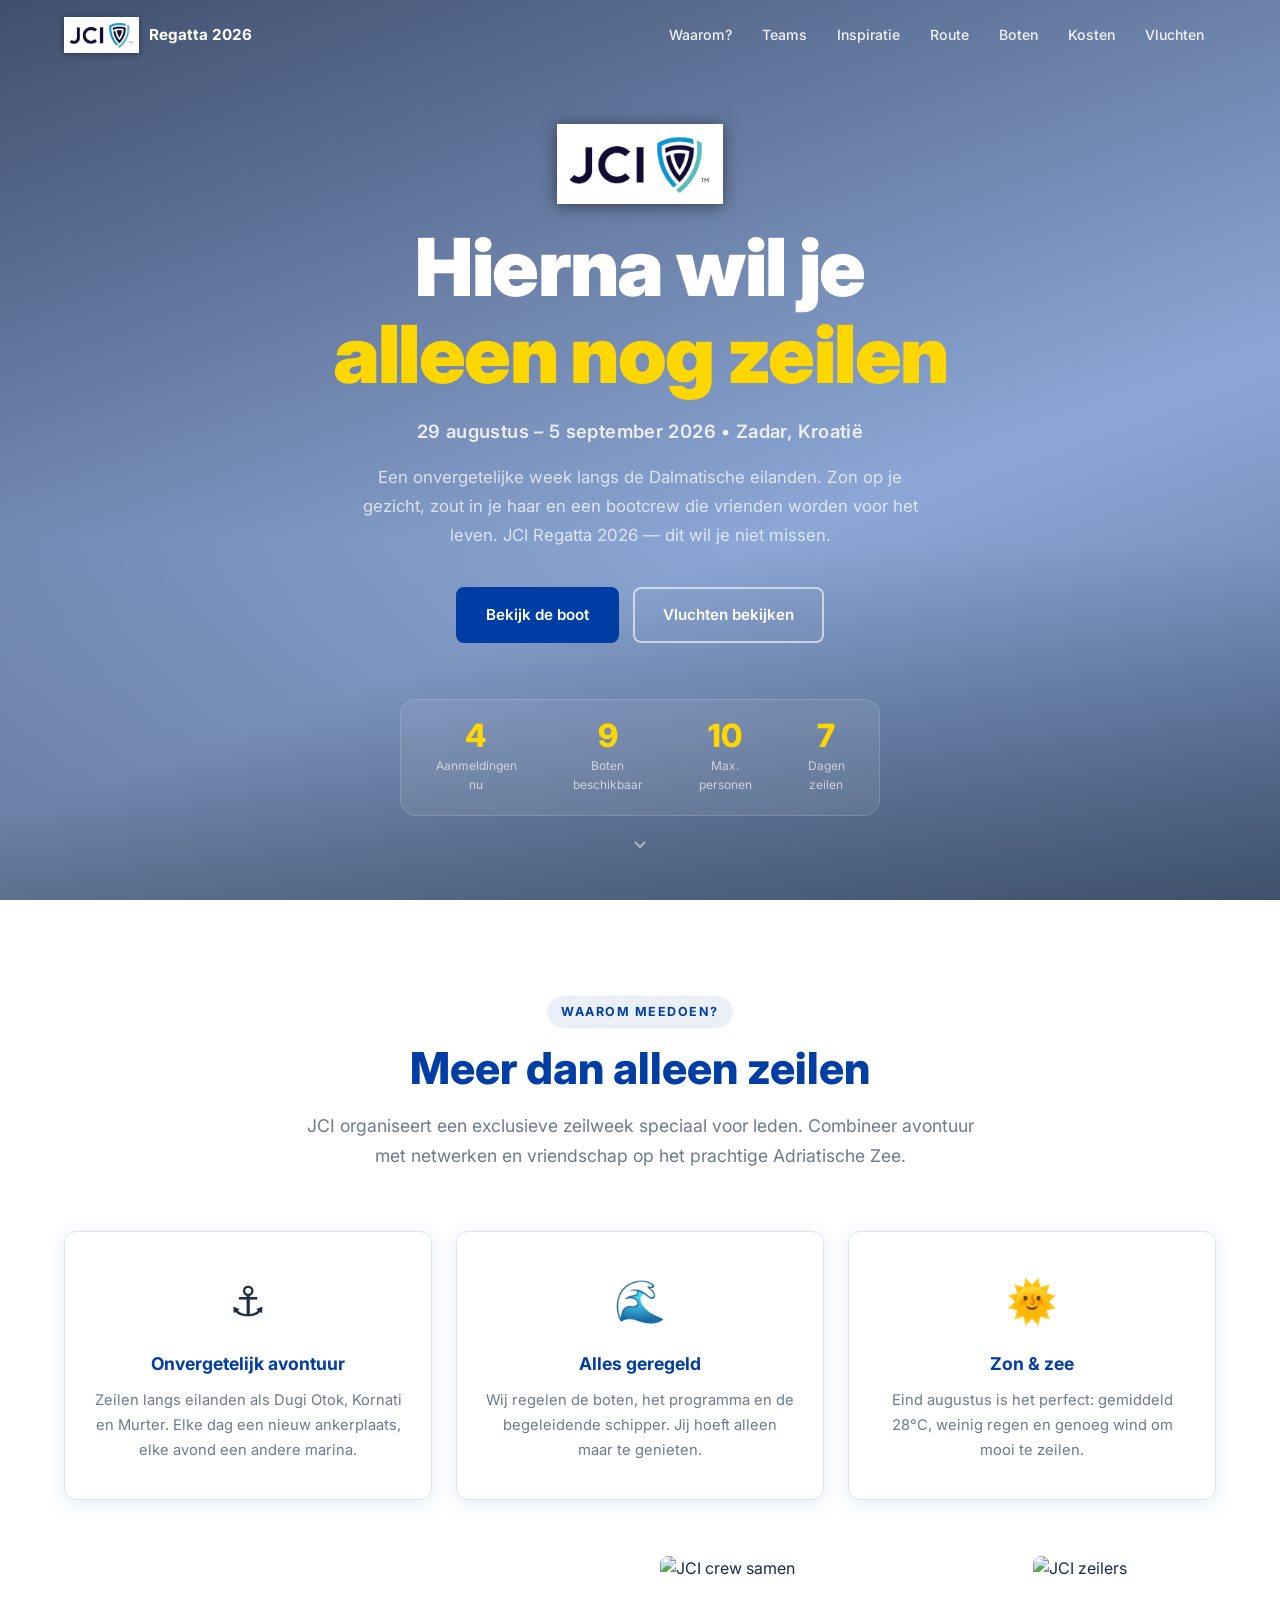
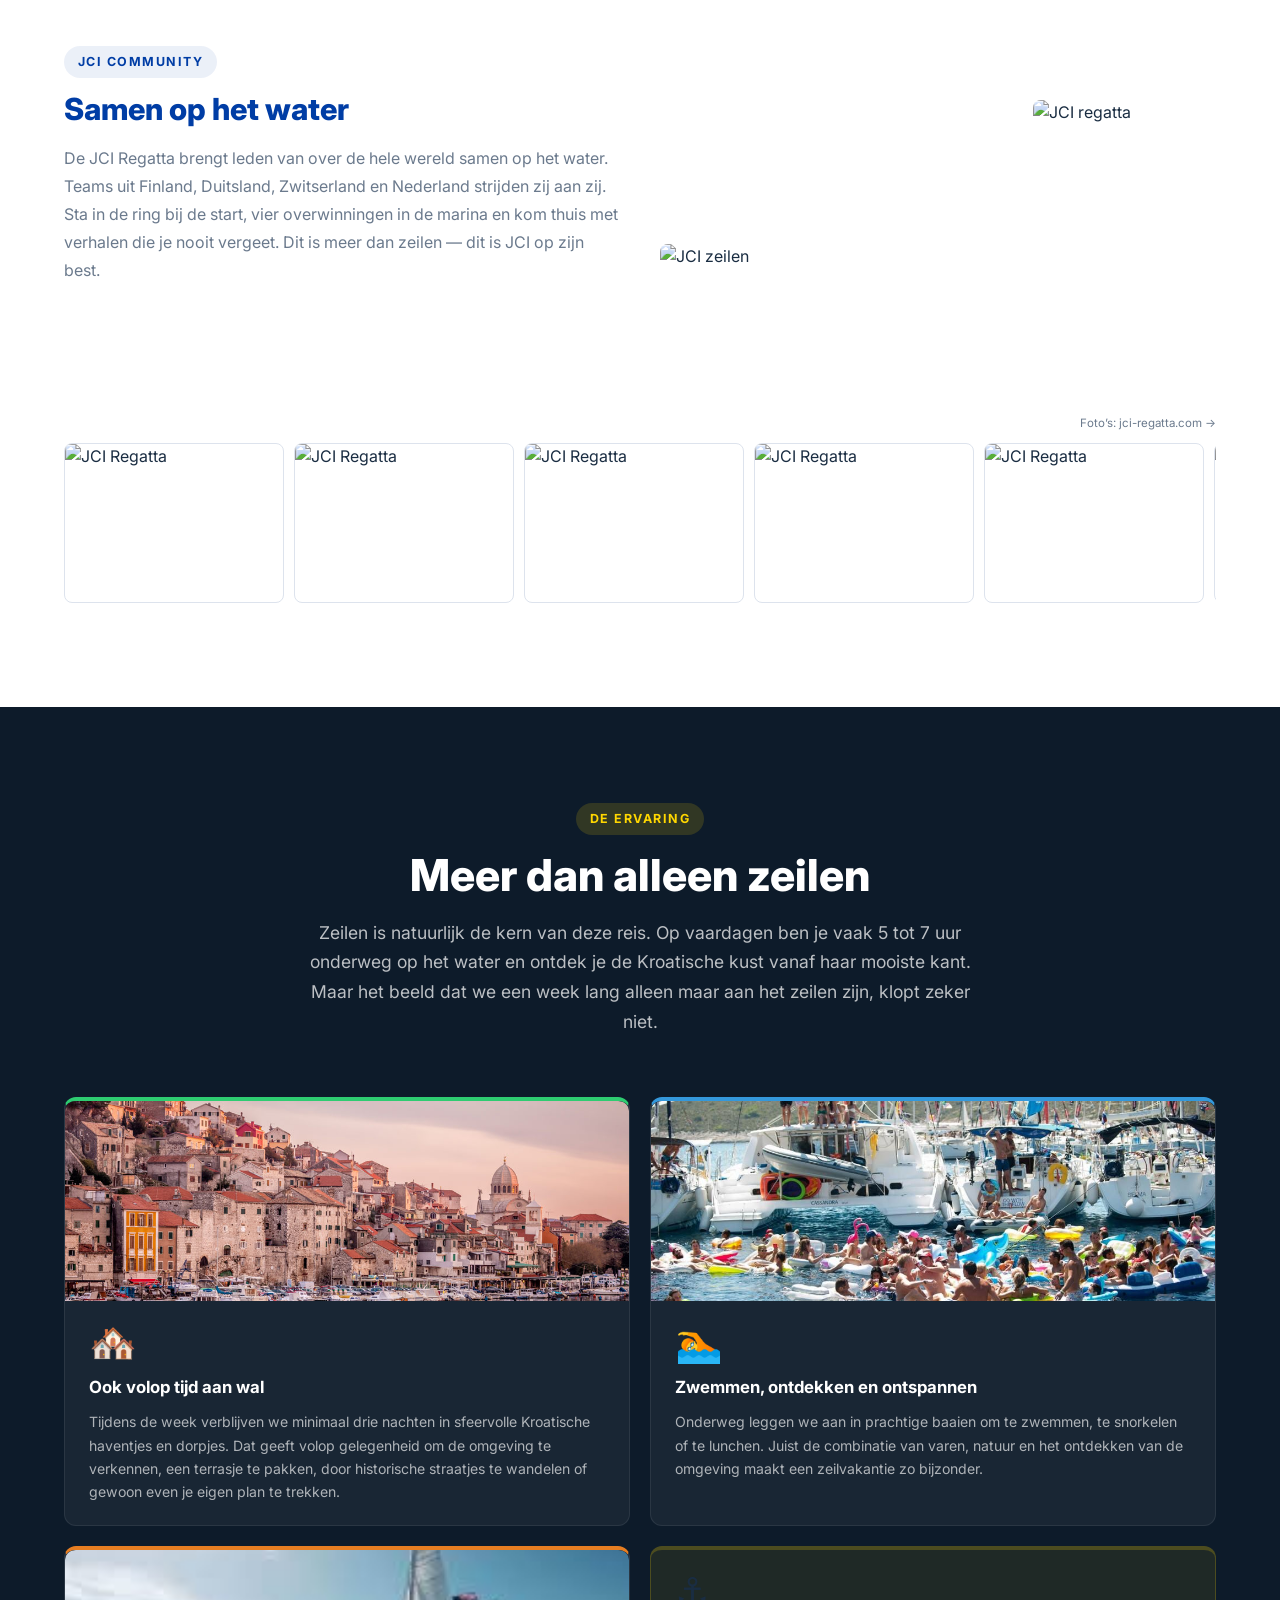
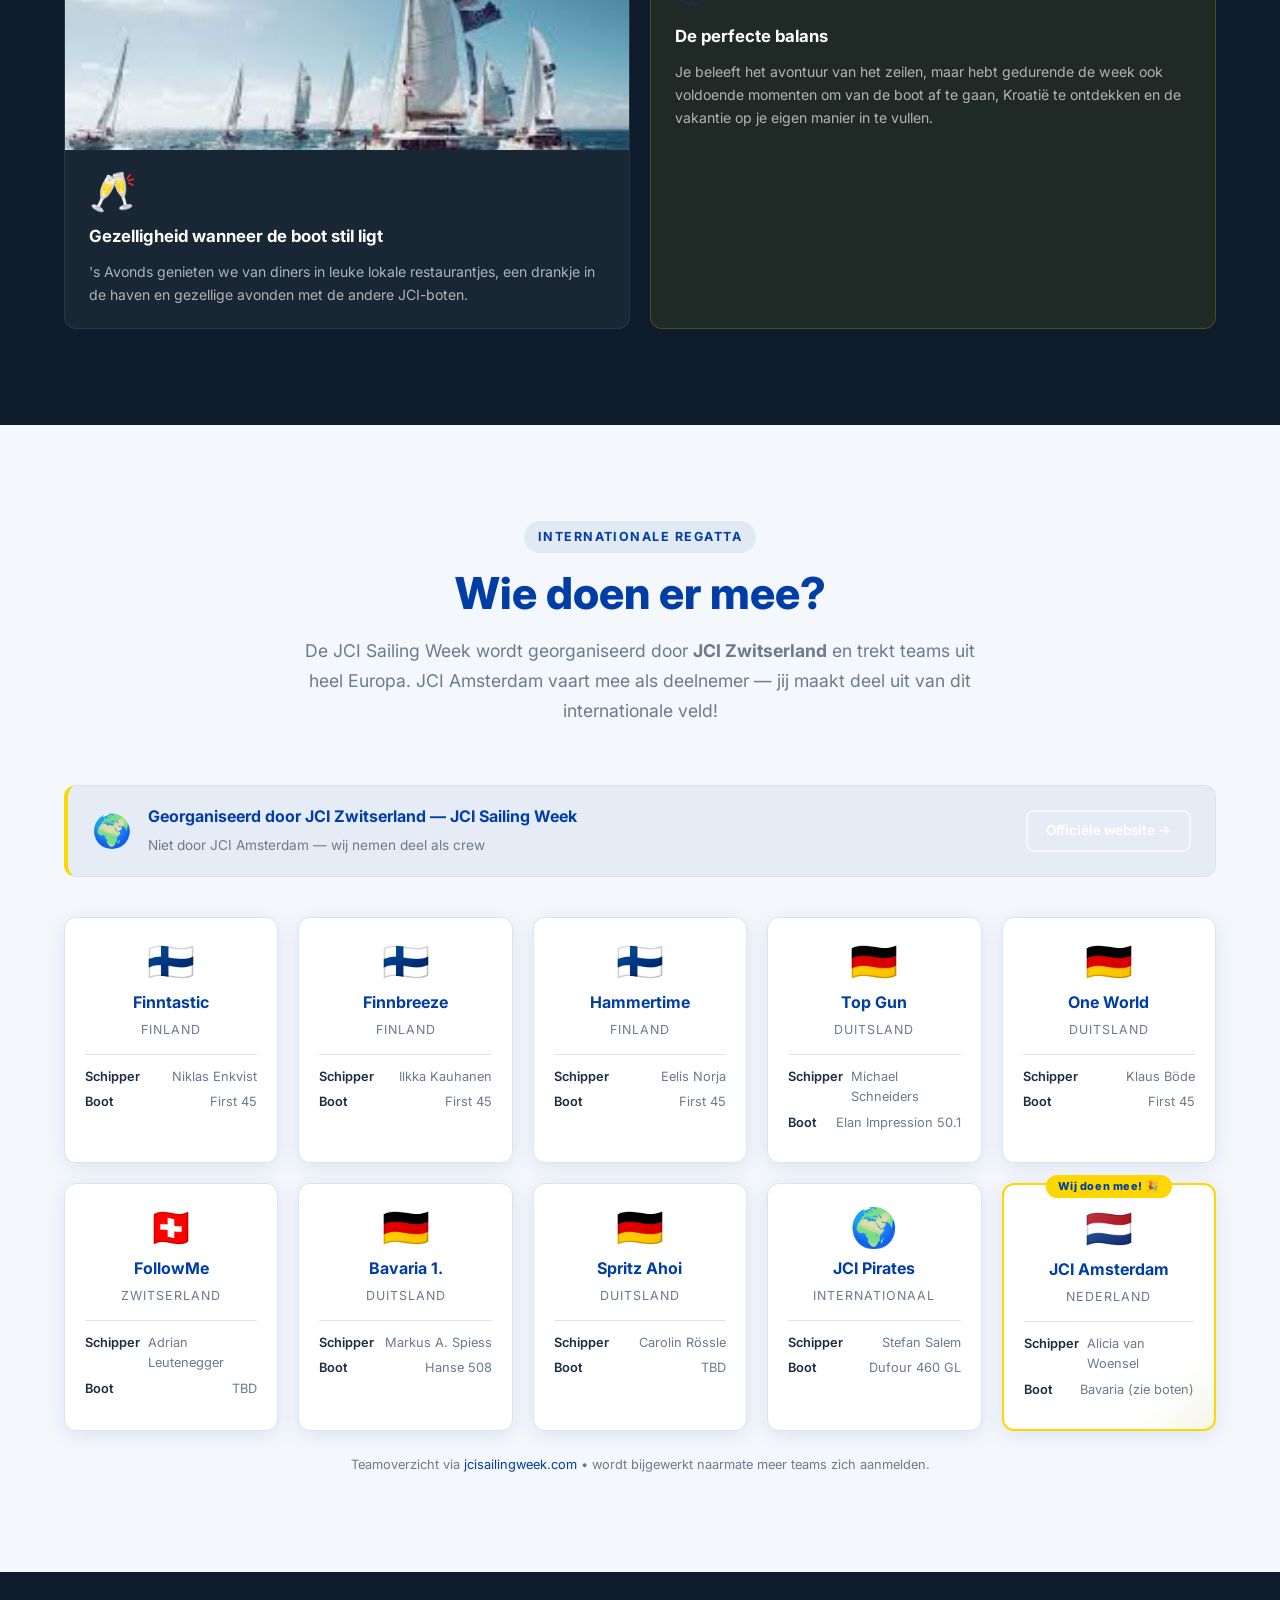
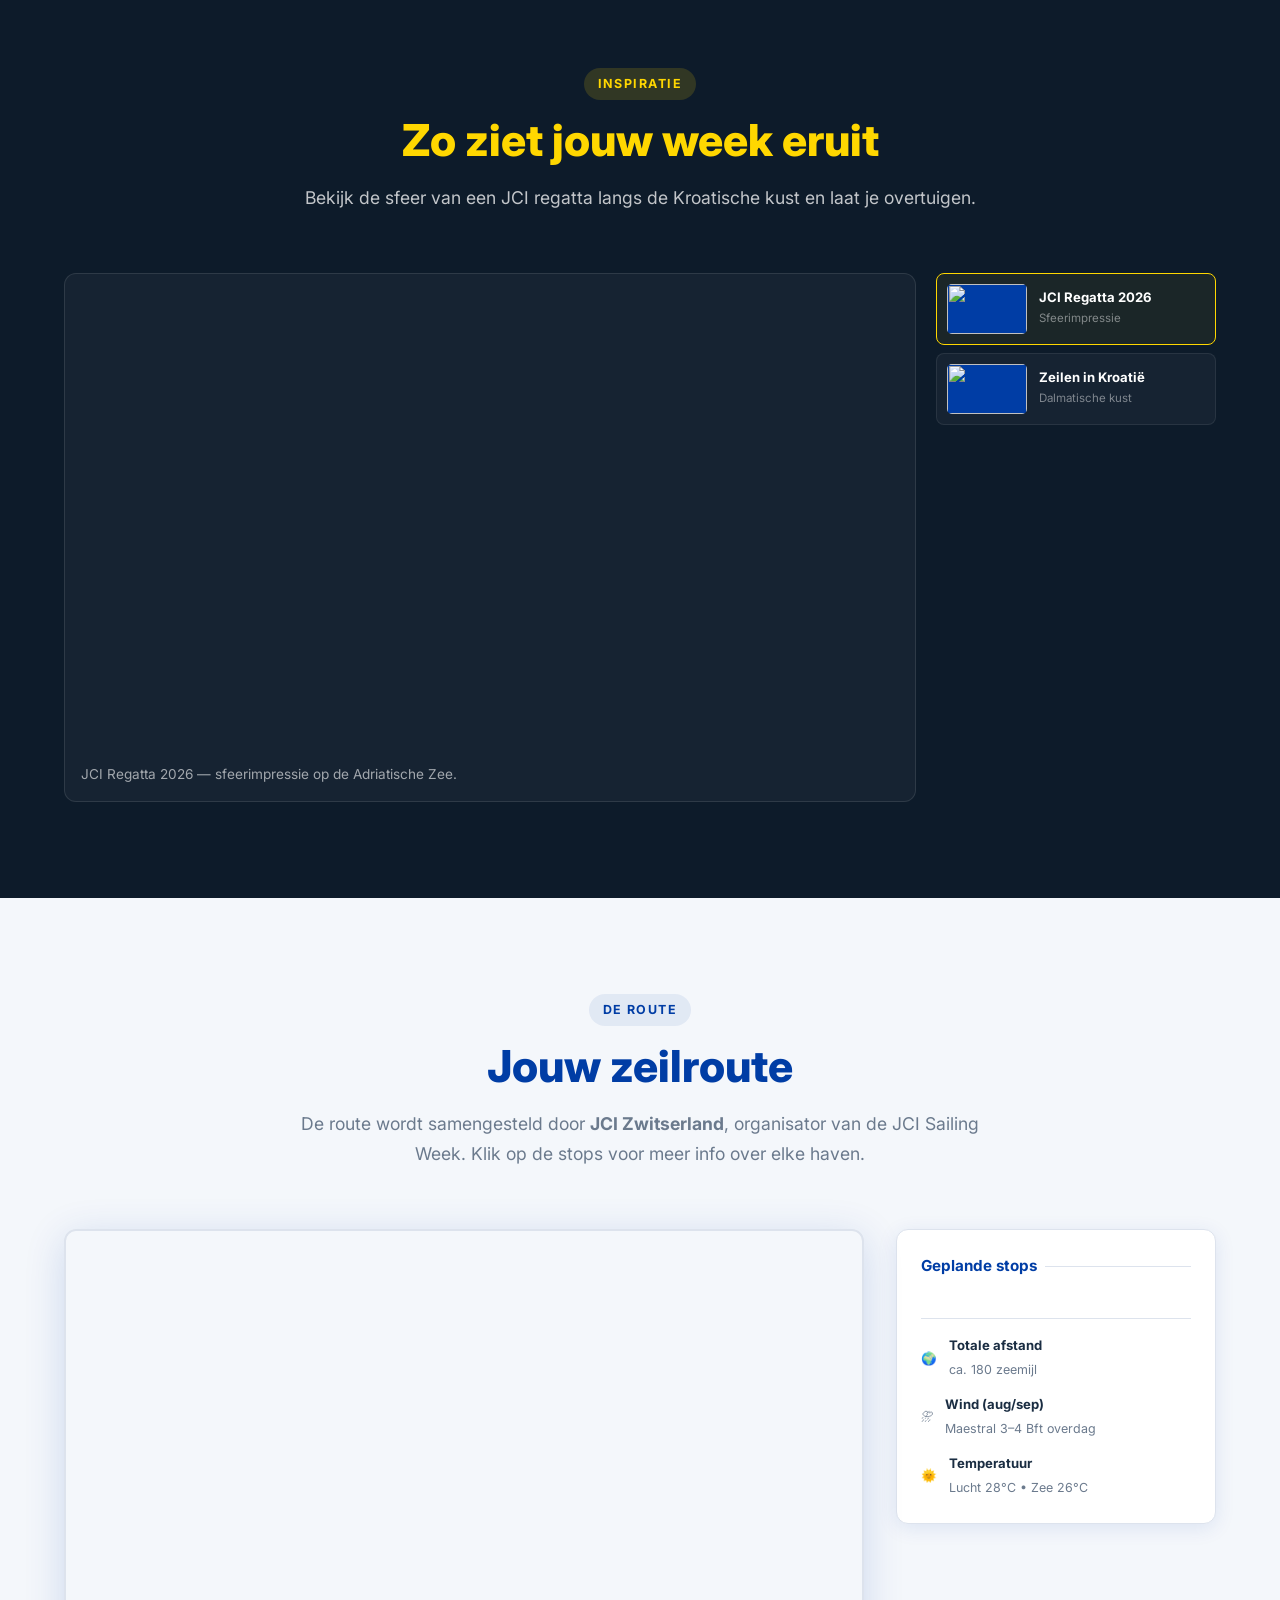
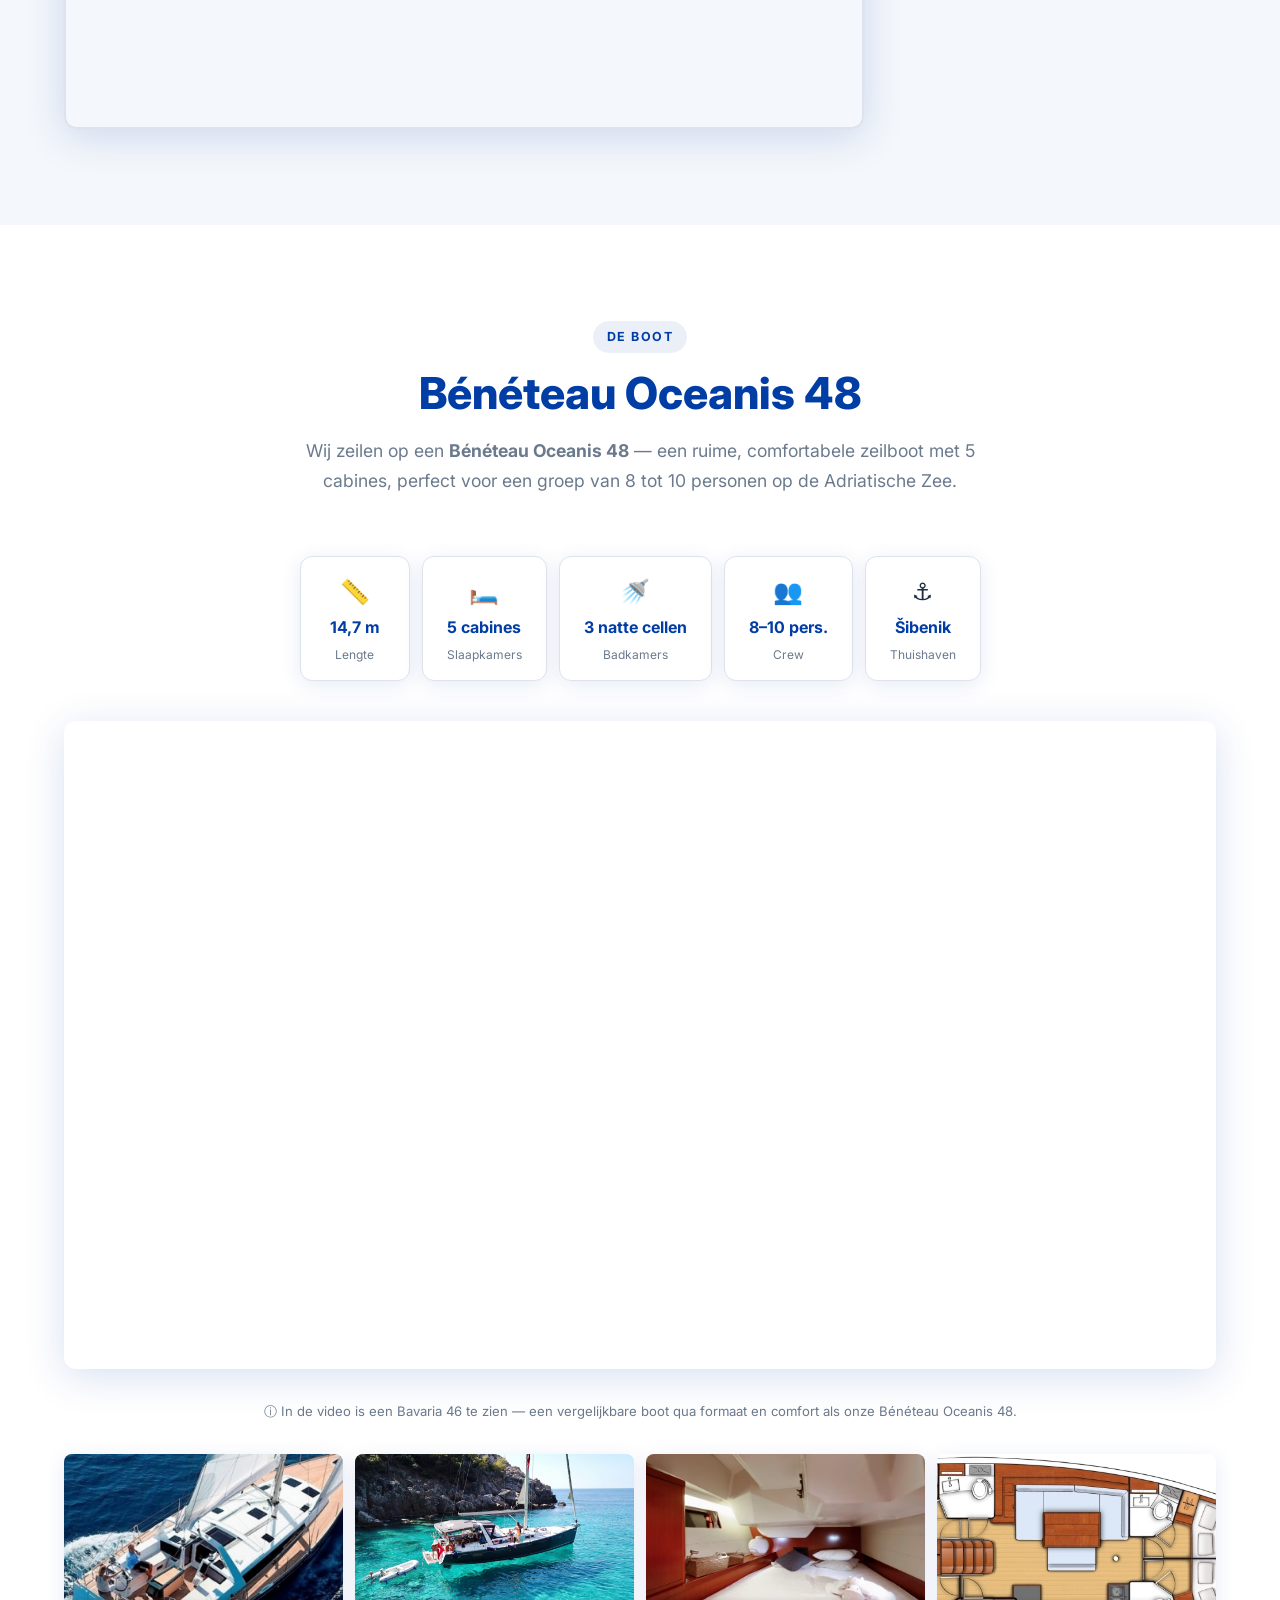
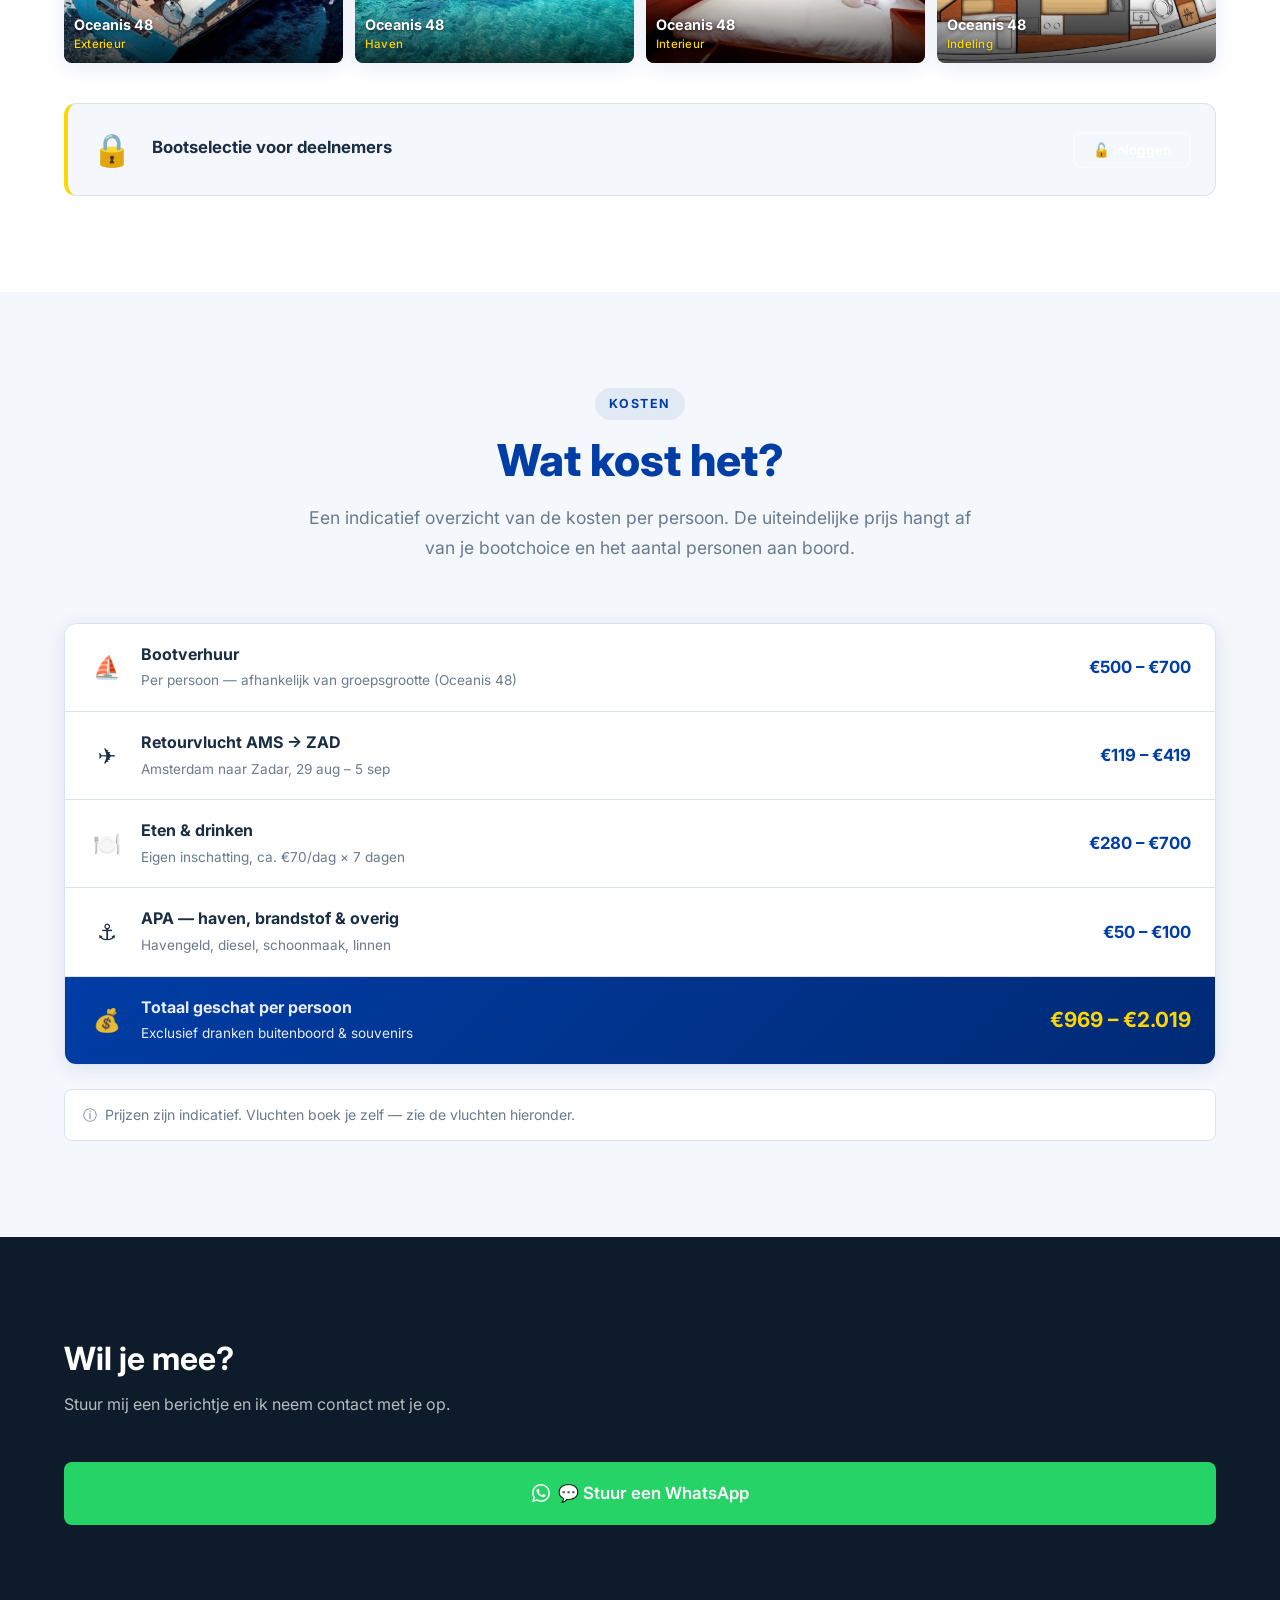
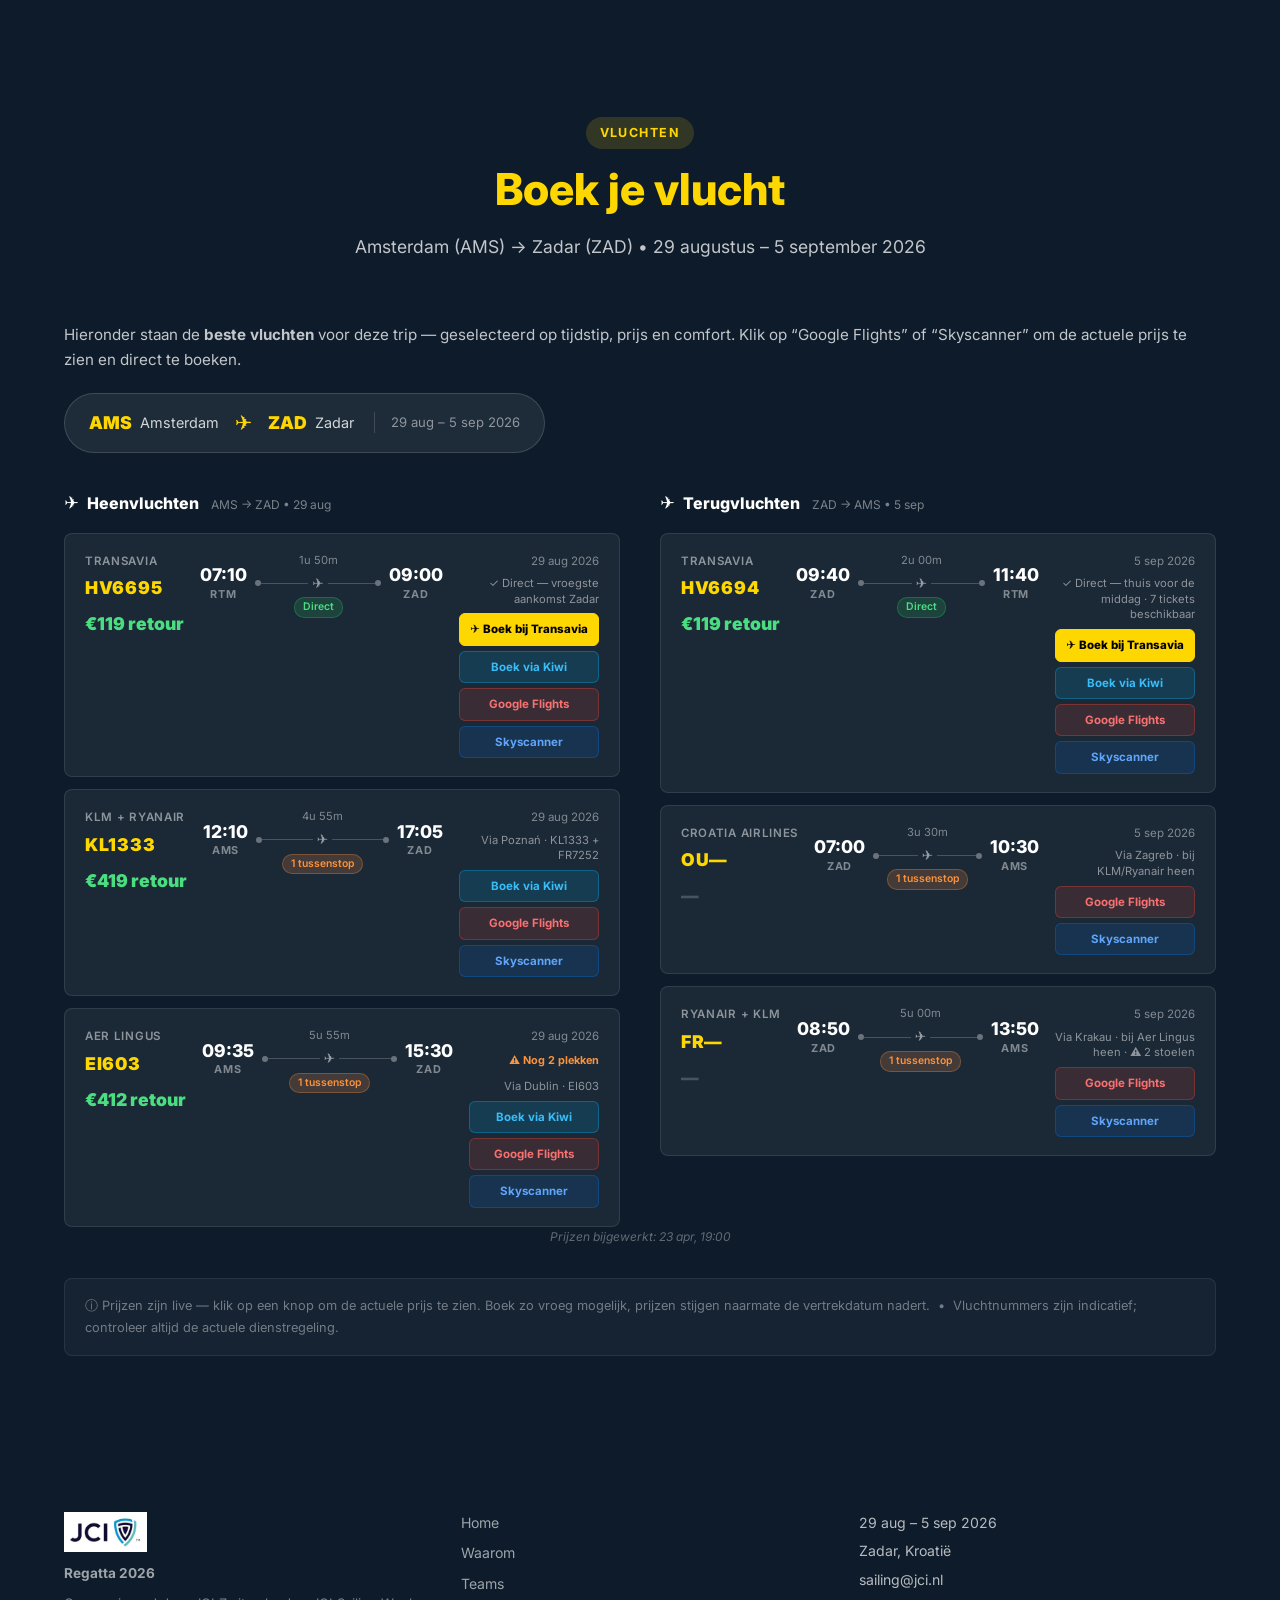
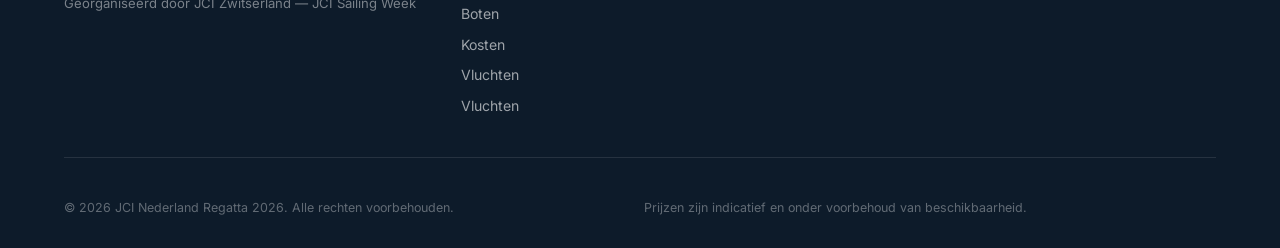
==== commit a1e29c9b: "Swap foto's zwemmen en gezelligheid kaart Co-Authored-By: Claude Sonnet 4.6 <noreply@anthropic.com>" ====
--- a/index.html
+++ b/index.html
@@ -138,7 +138,7 @@
           </div>
         </div>
         <div class="mdz-card" style="--mdz-color: #3498db">
-          <img src="images/sailing .jpeg" alt="Zeilen op de Adriatische Zee" class="mdz-card-img">
+          <img src="images/Yacht-Week-Floaties-1024x6812.jpg" alt="Zwemmen en ontspannen" class="mdz-card-img">
           <div class="mdz-card-body">
             <div class="mdz-card-icon">🏊</div>
             <h3>Zwemmen, ontdekken en ontspannen</h3>
@@ -146,7 +146,7 @@
           </div>
         </div>
         <div class="mdz-card" style="--mdz-color: #e67e22">
-          <img src="images/Yacht-Week-Floaties-1024x6812.jpg" alt="Gezelligheid aan boord" class="mdz-card-img">
+          <img src="images/sailing .jpeg" alt="Gezelligheid aan boord" class="mdz-card-img">
           <div class="mdz-card-body">
             <div class="mdz-card-icon">🥂</div>
             <h3>Gezelligheid wanneer de boot stil ligt</h3>
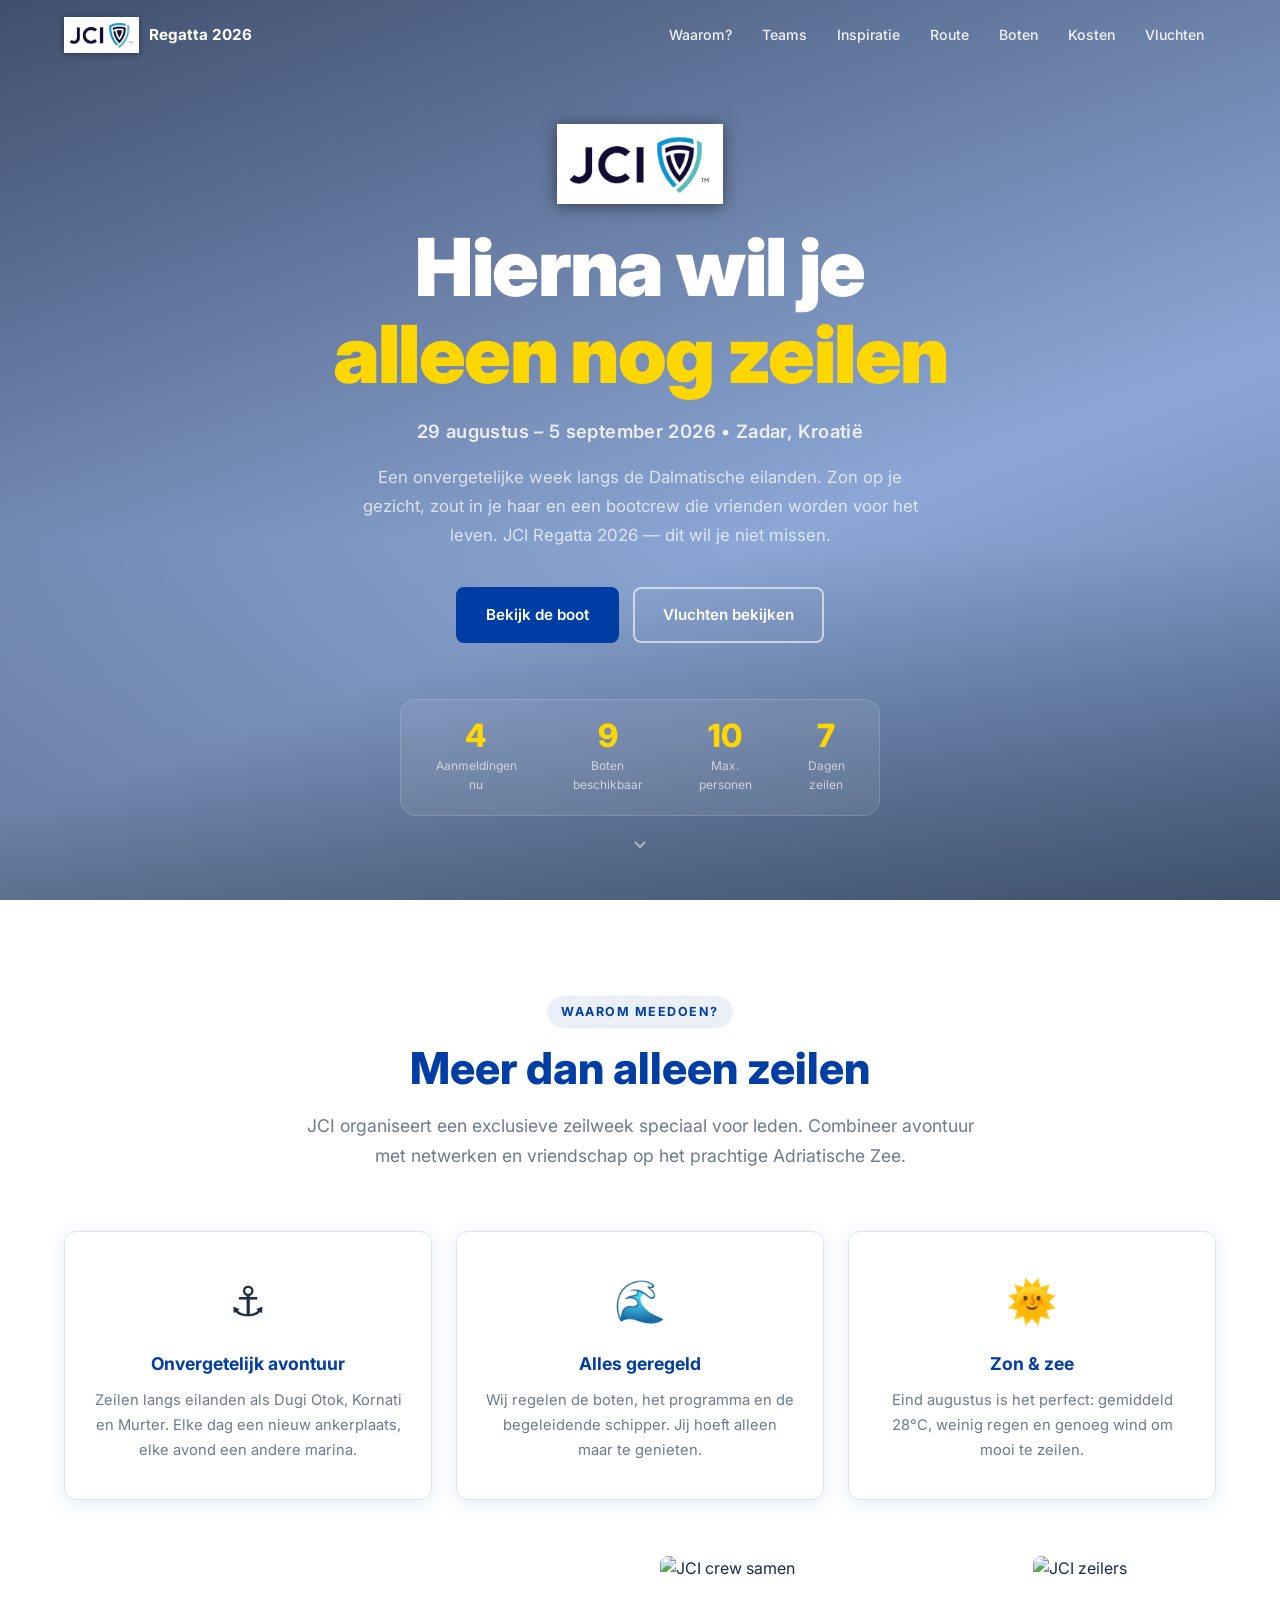
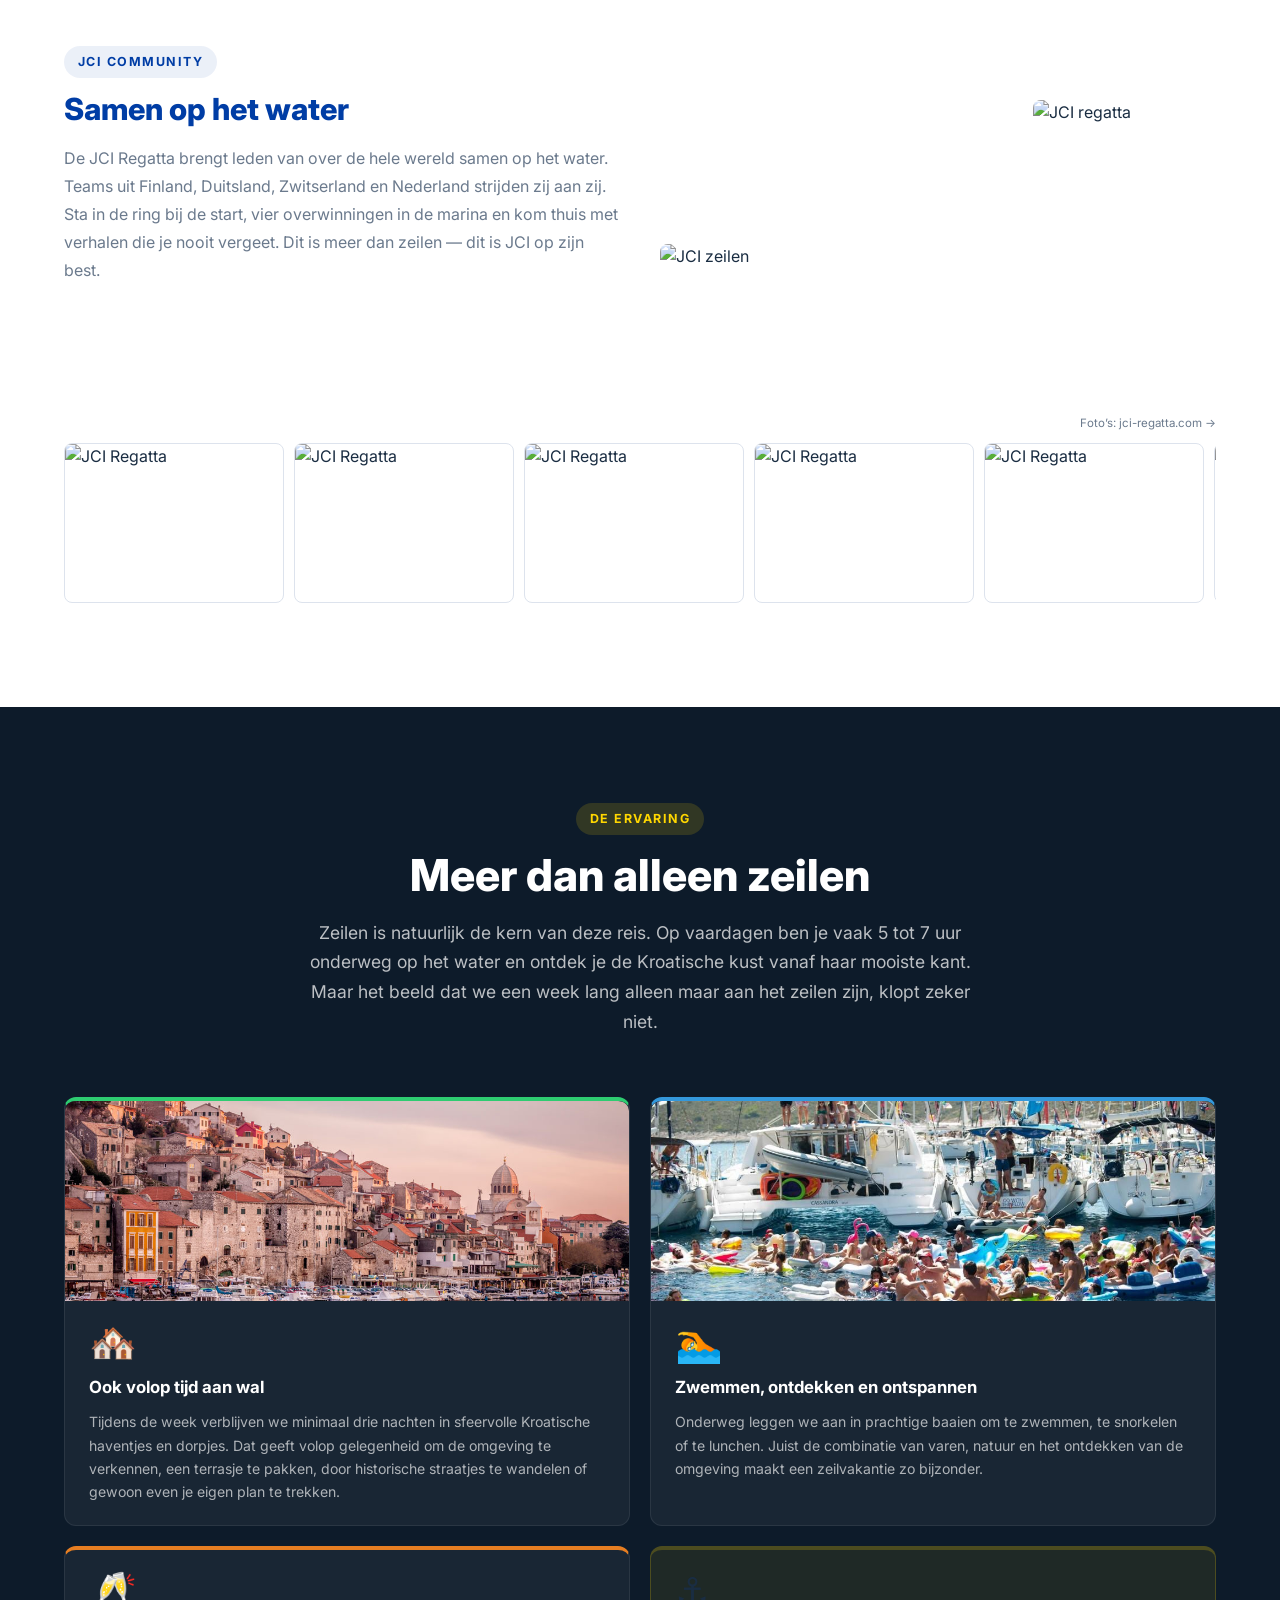
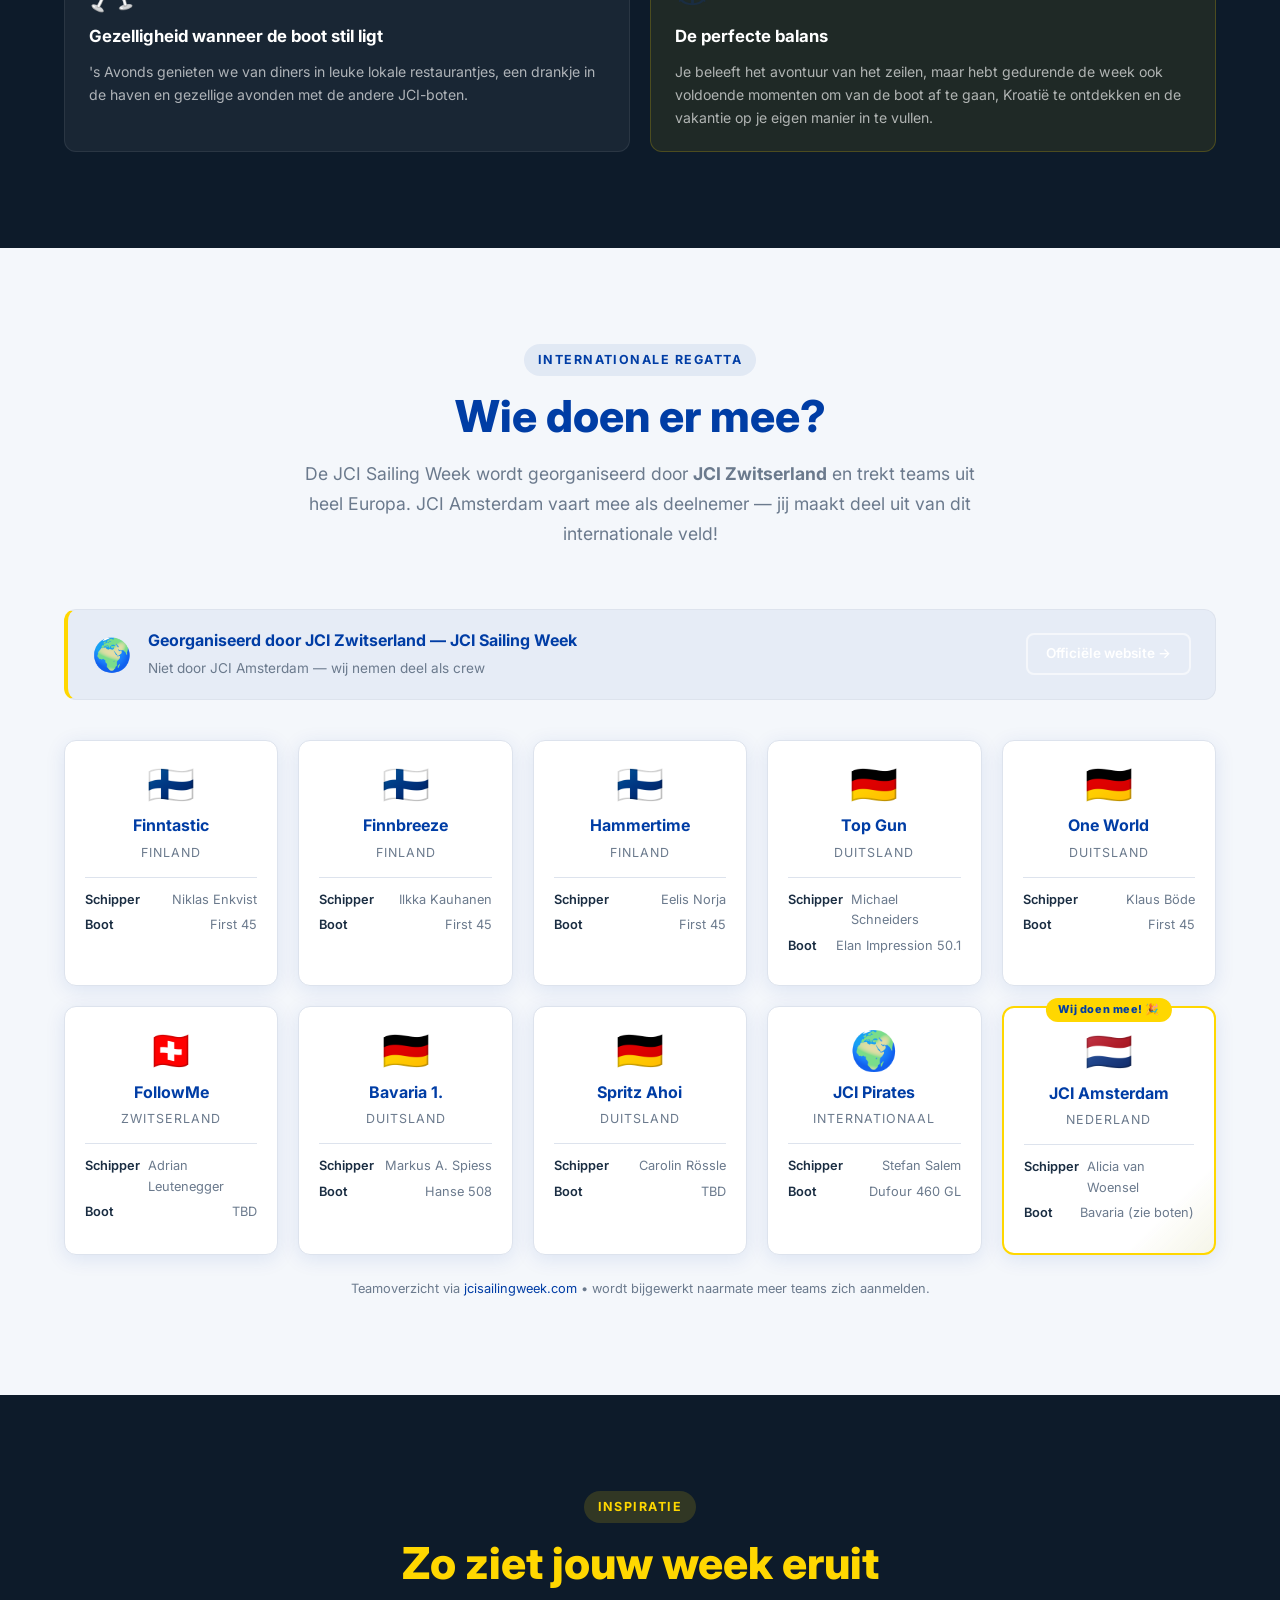
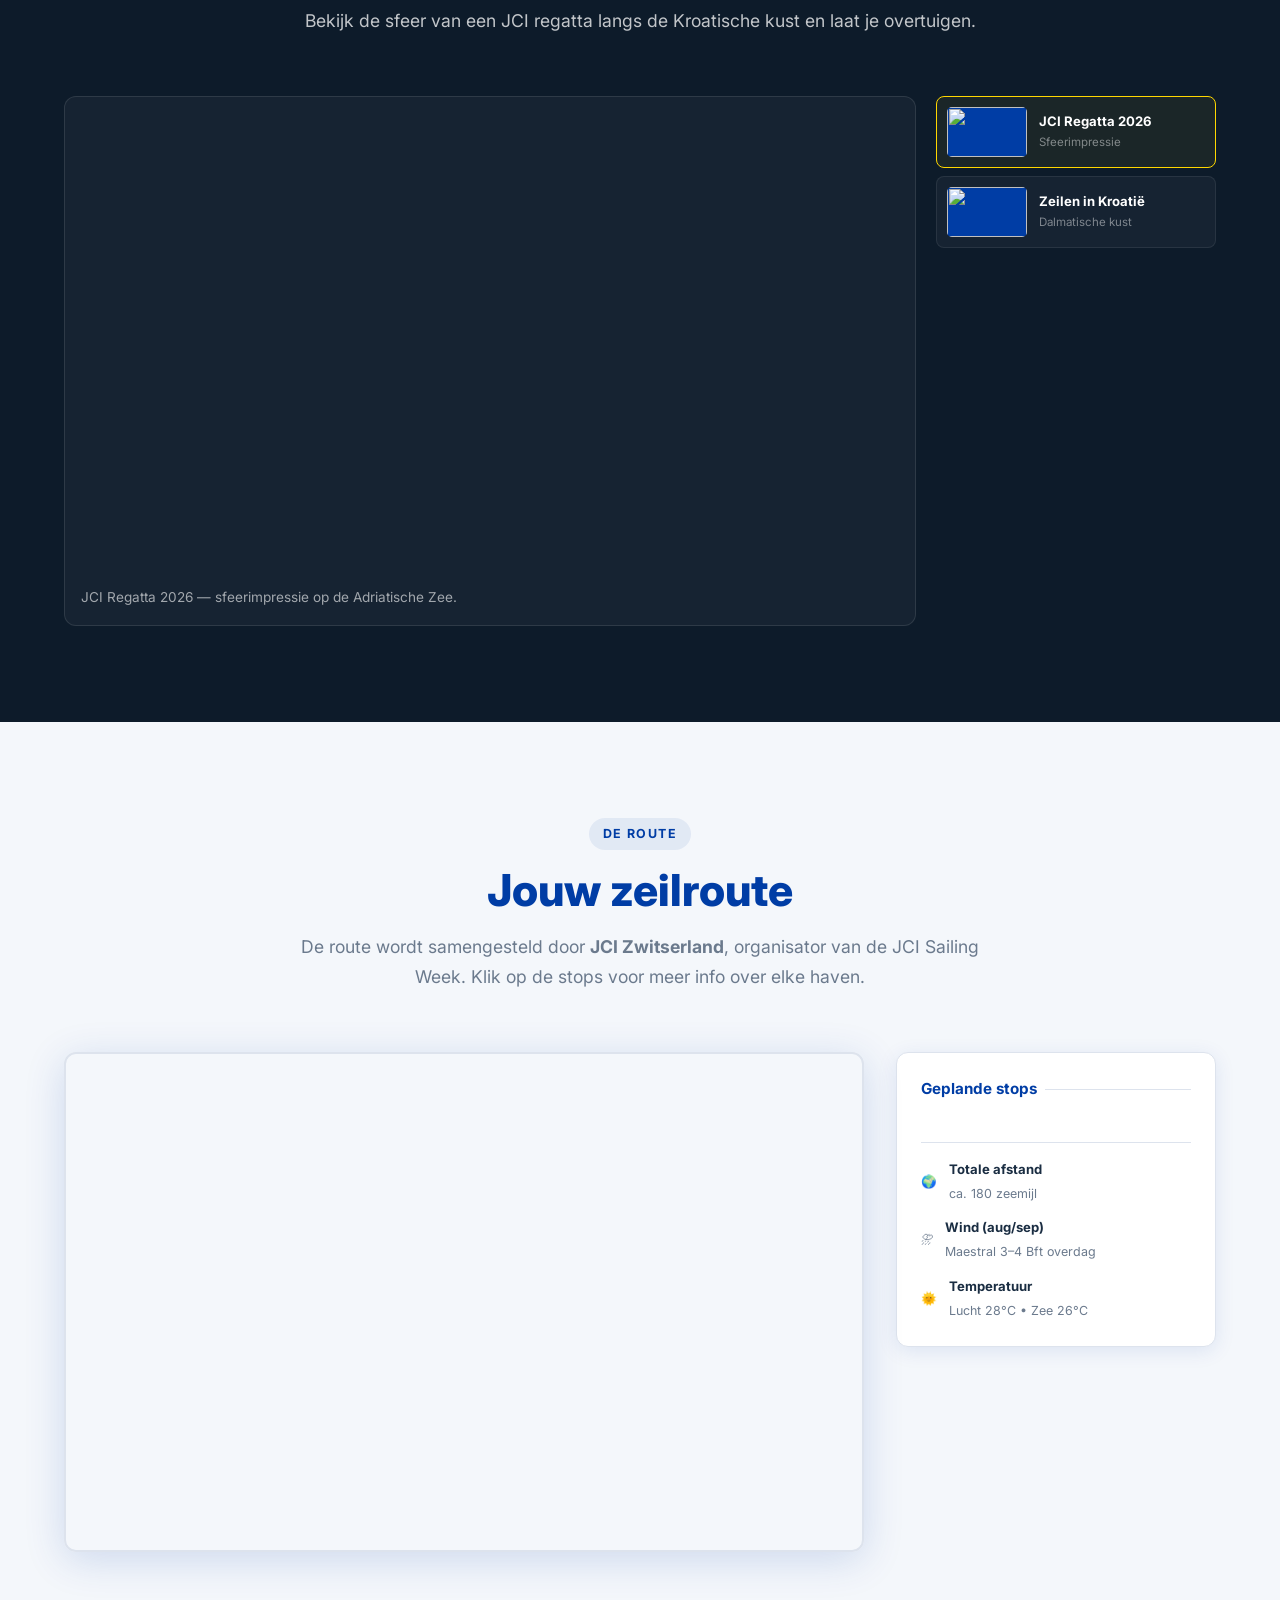
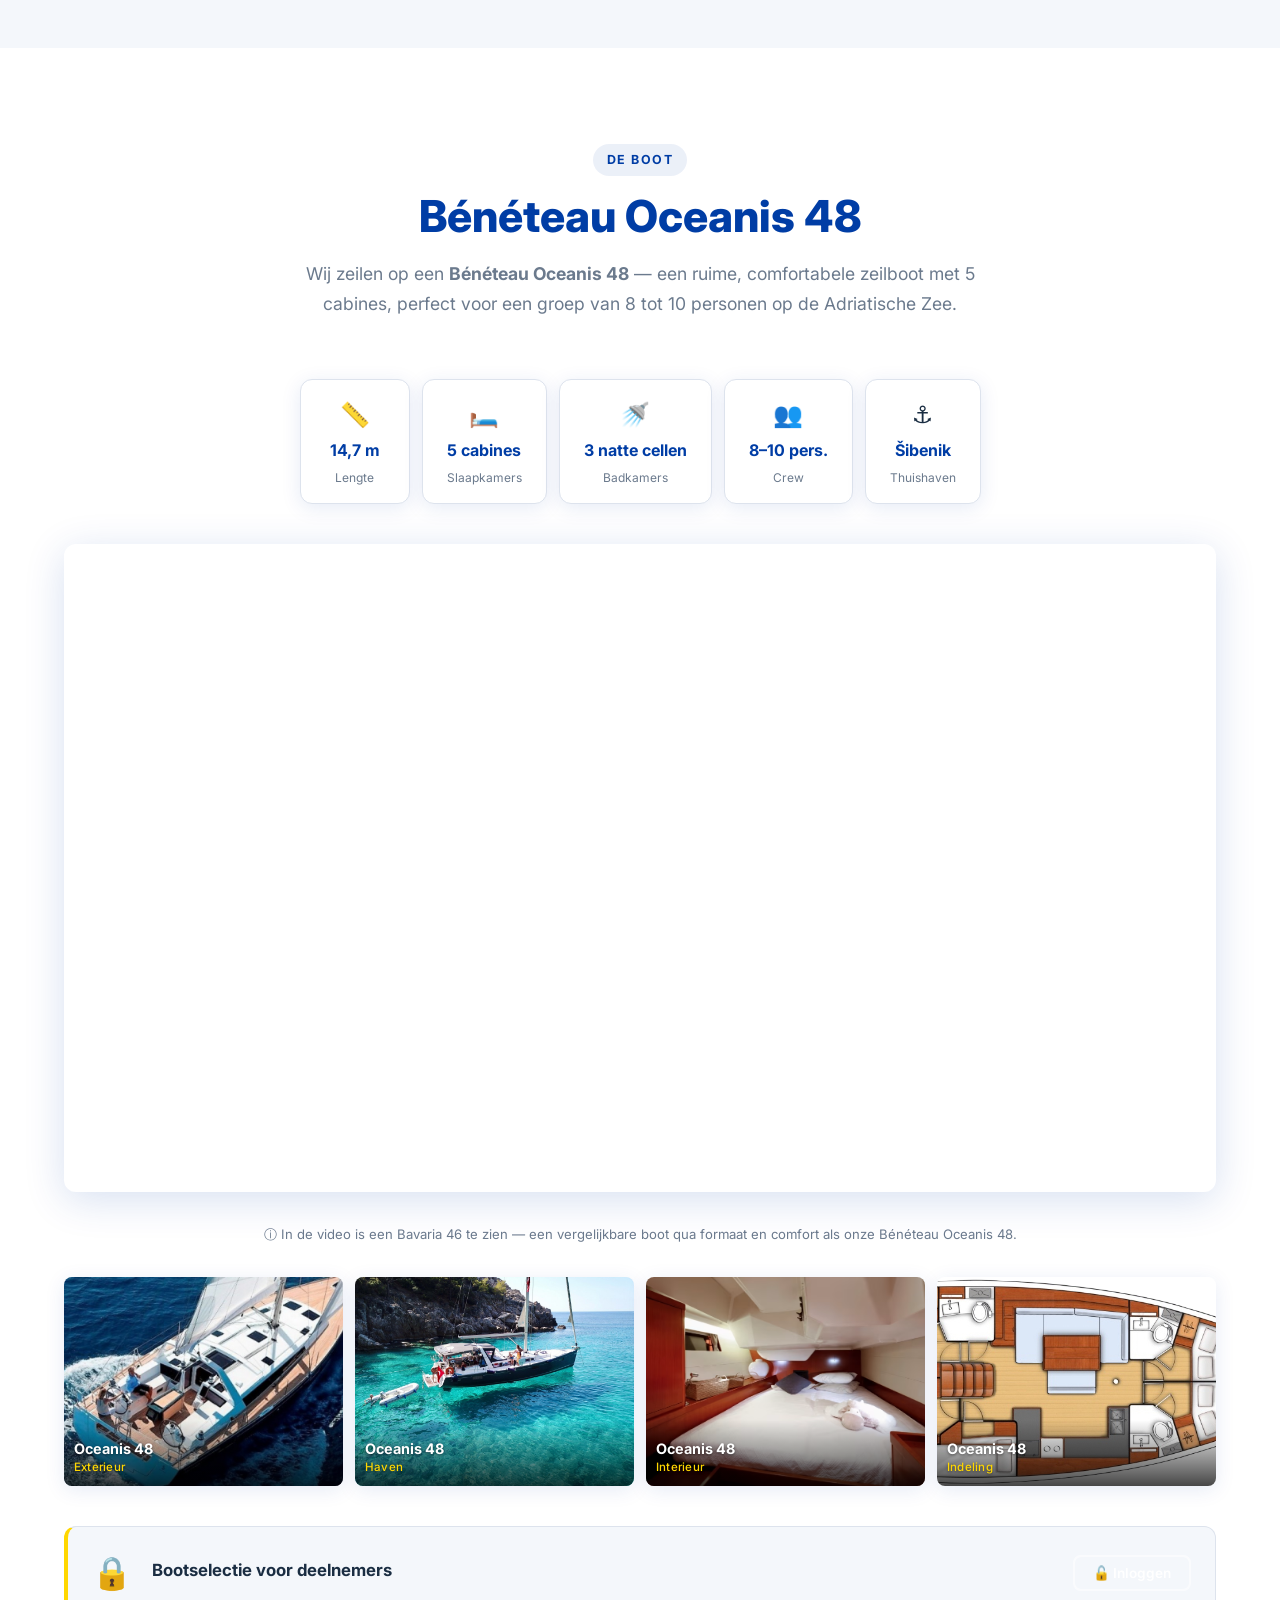
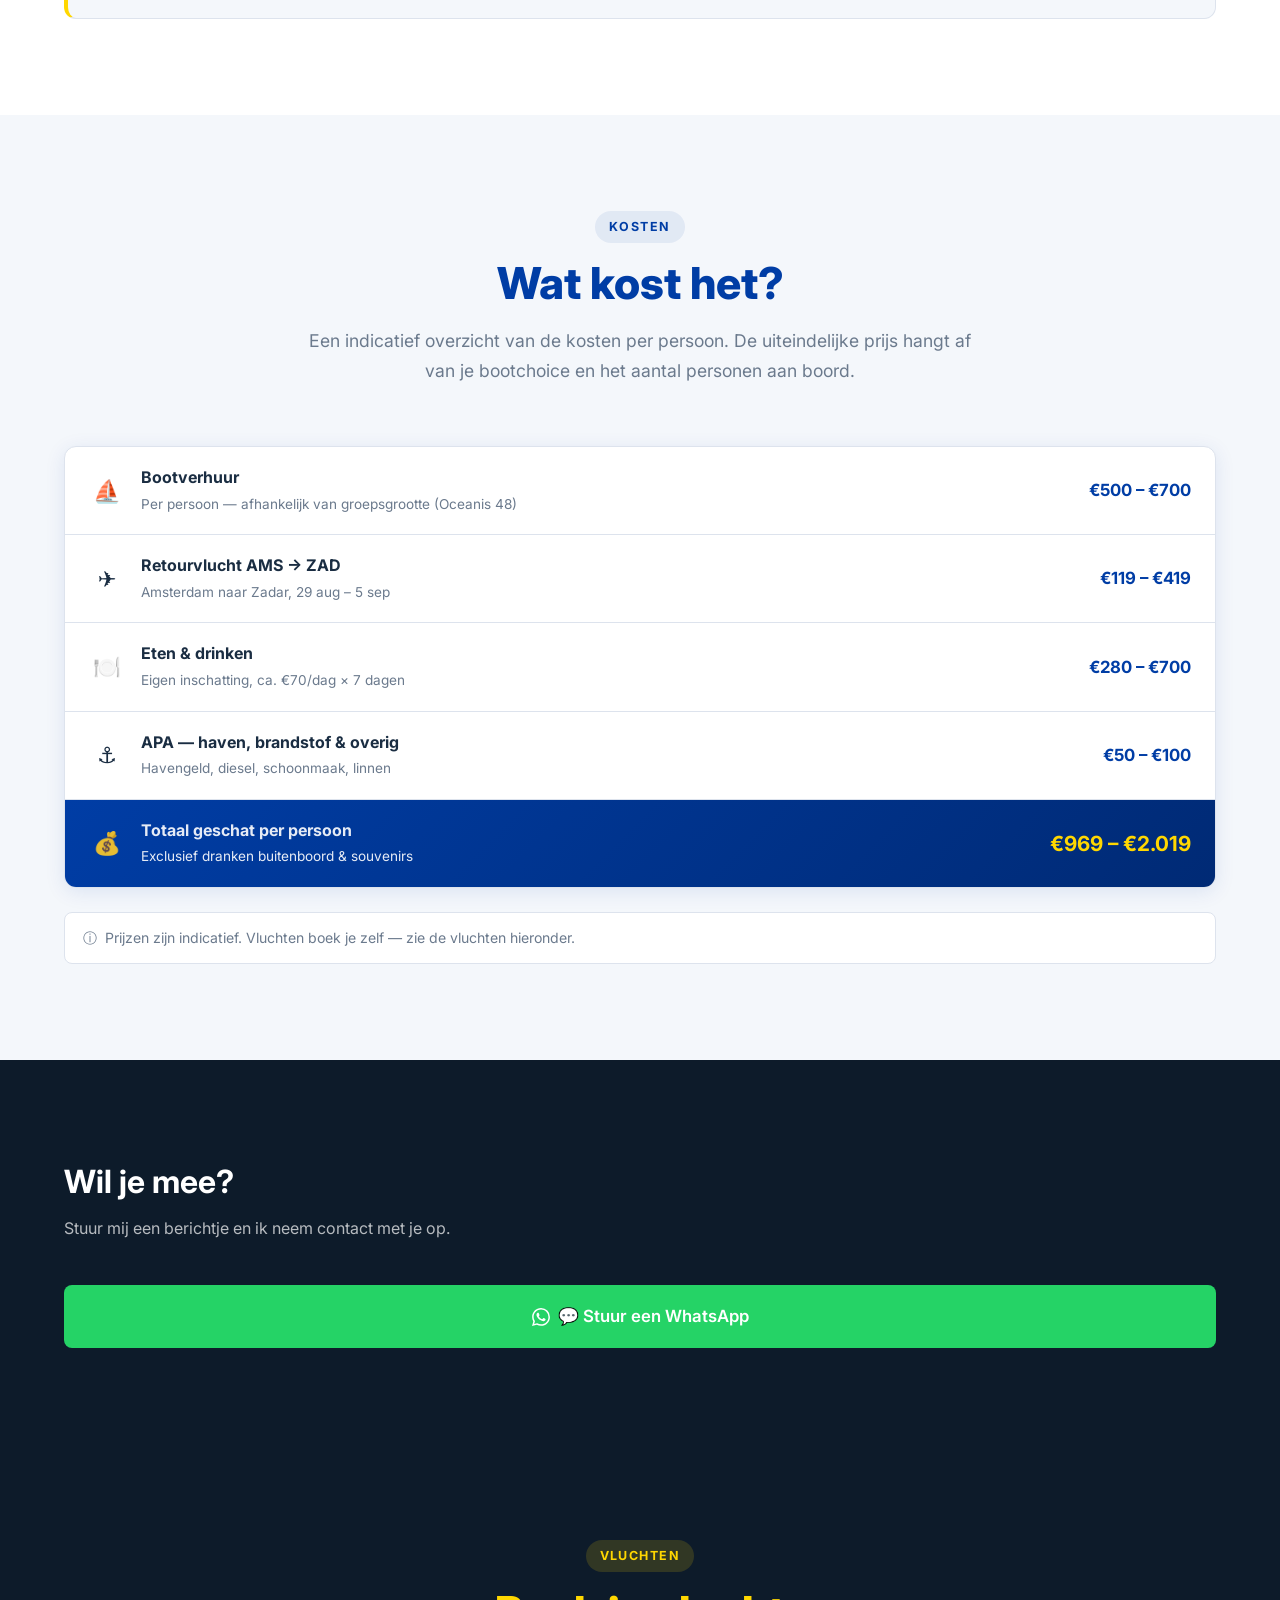
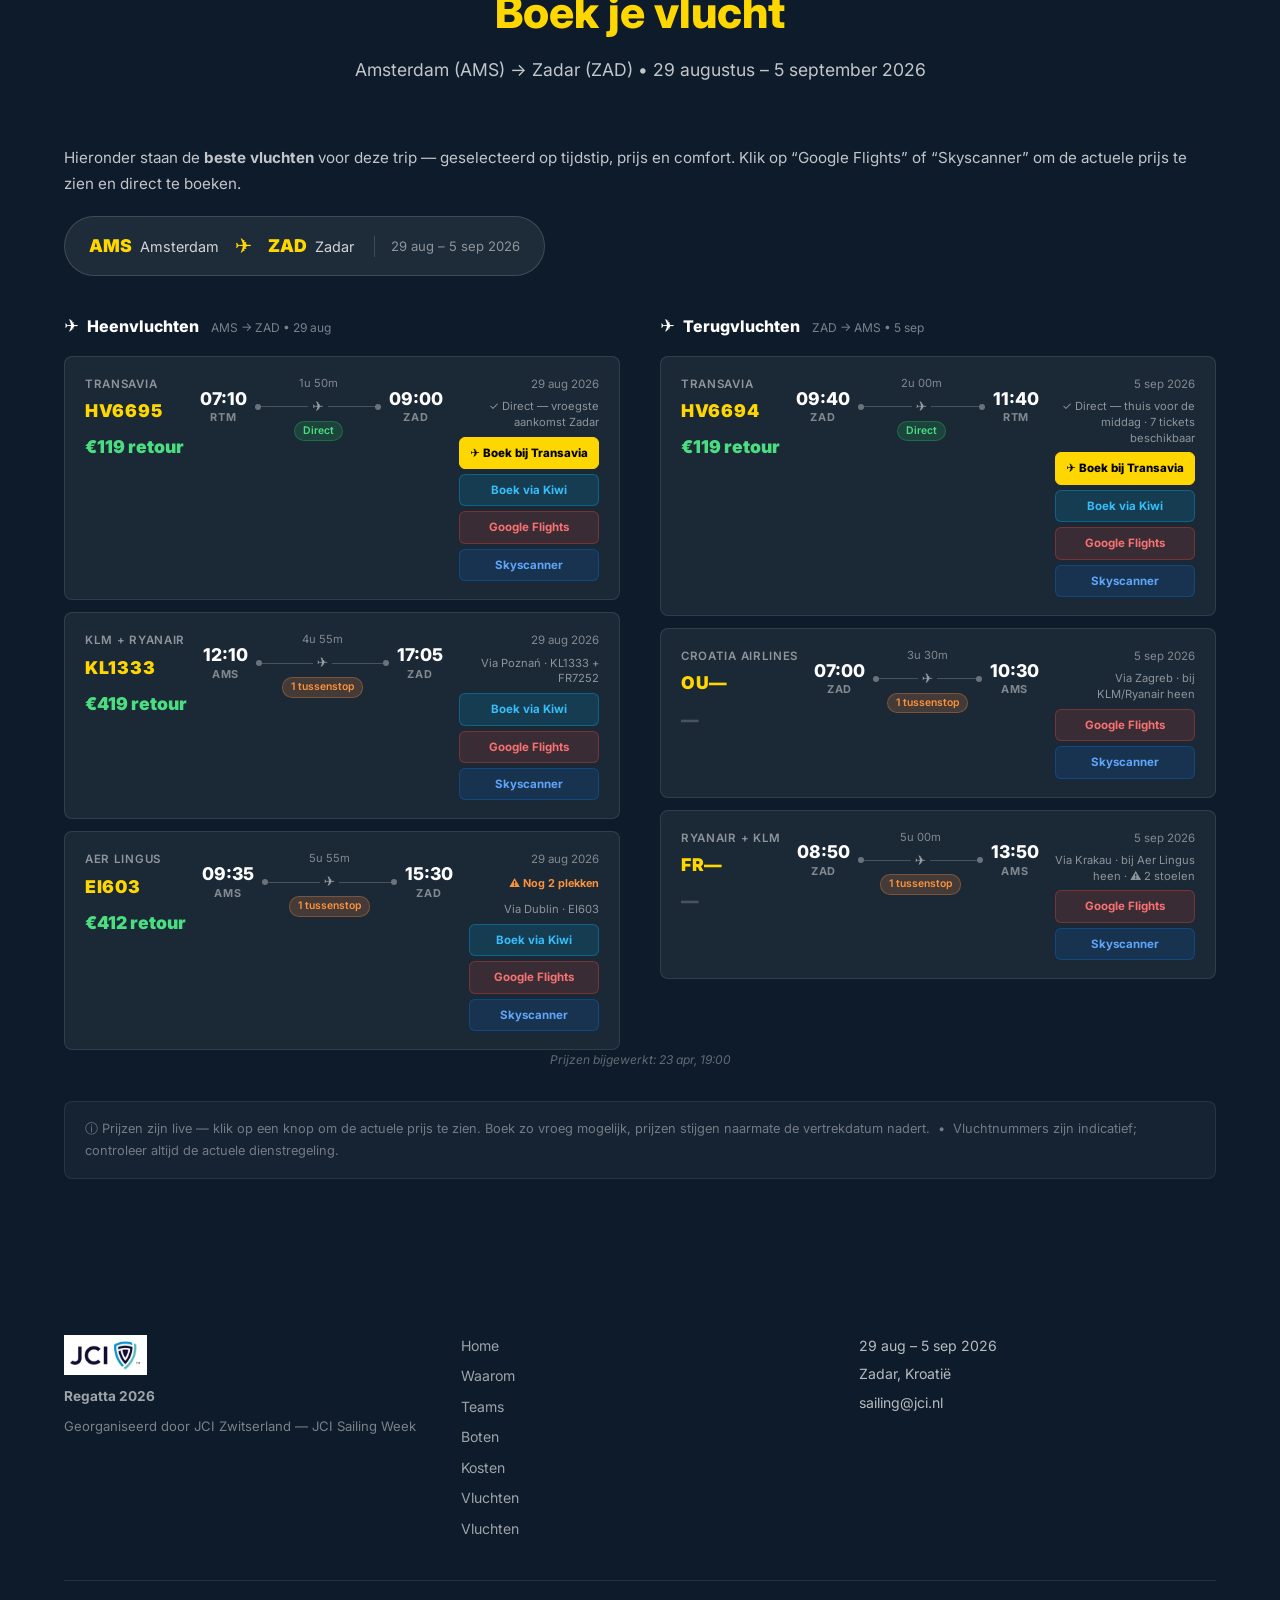
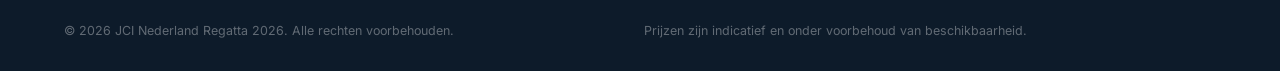
==== commit bda2ccc9: "Verwijder zeilboten foto van gezelligheid kaart Co-Authored-By: Claude Sonnet 4.6 <noreply@anthropic" ====
--- a/index.html
+++ b/index.html
@@ -146,7 +146,6 @@
           </div>
         </div>
         <div class="mdz-card" style="--mdz-color: #e67e22">
-          <img src="images/sailing .jpeg" alt="Gezelligheid aan boord" class="mdz-card-img">
           <div class="mdz-card-body">
             <div class="mdz-card-icon">🥂</div>
             <h3>Gezelligheid wanneer de boot stil ligt</h3>
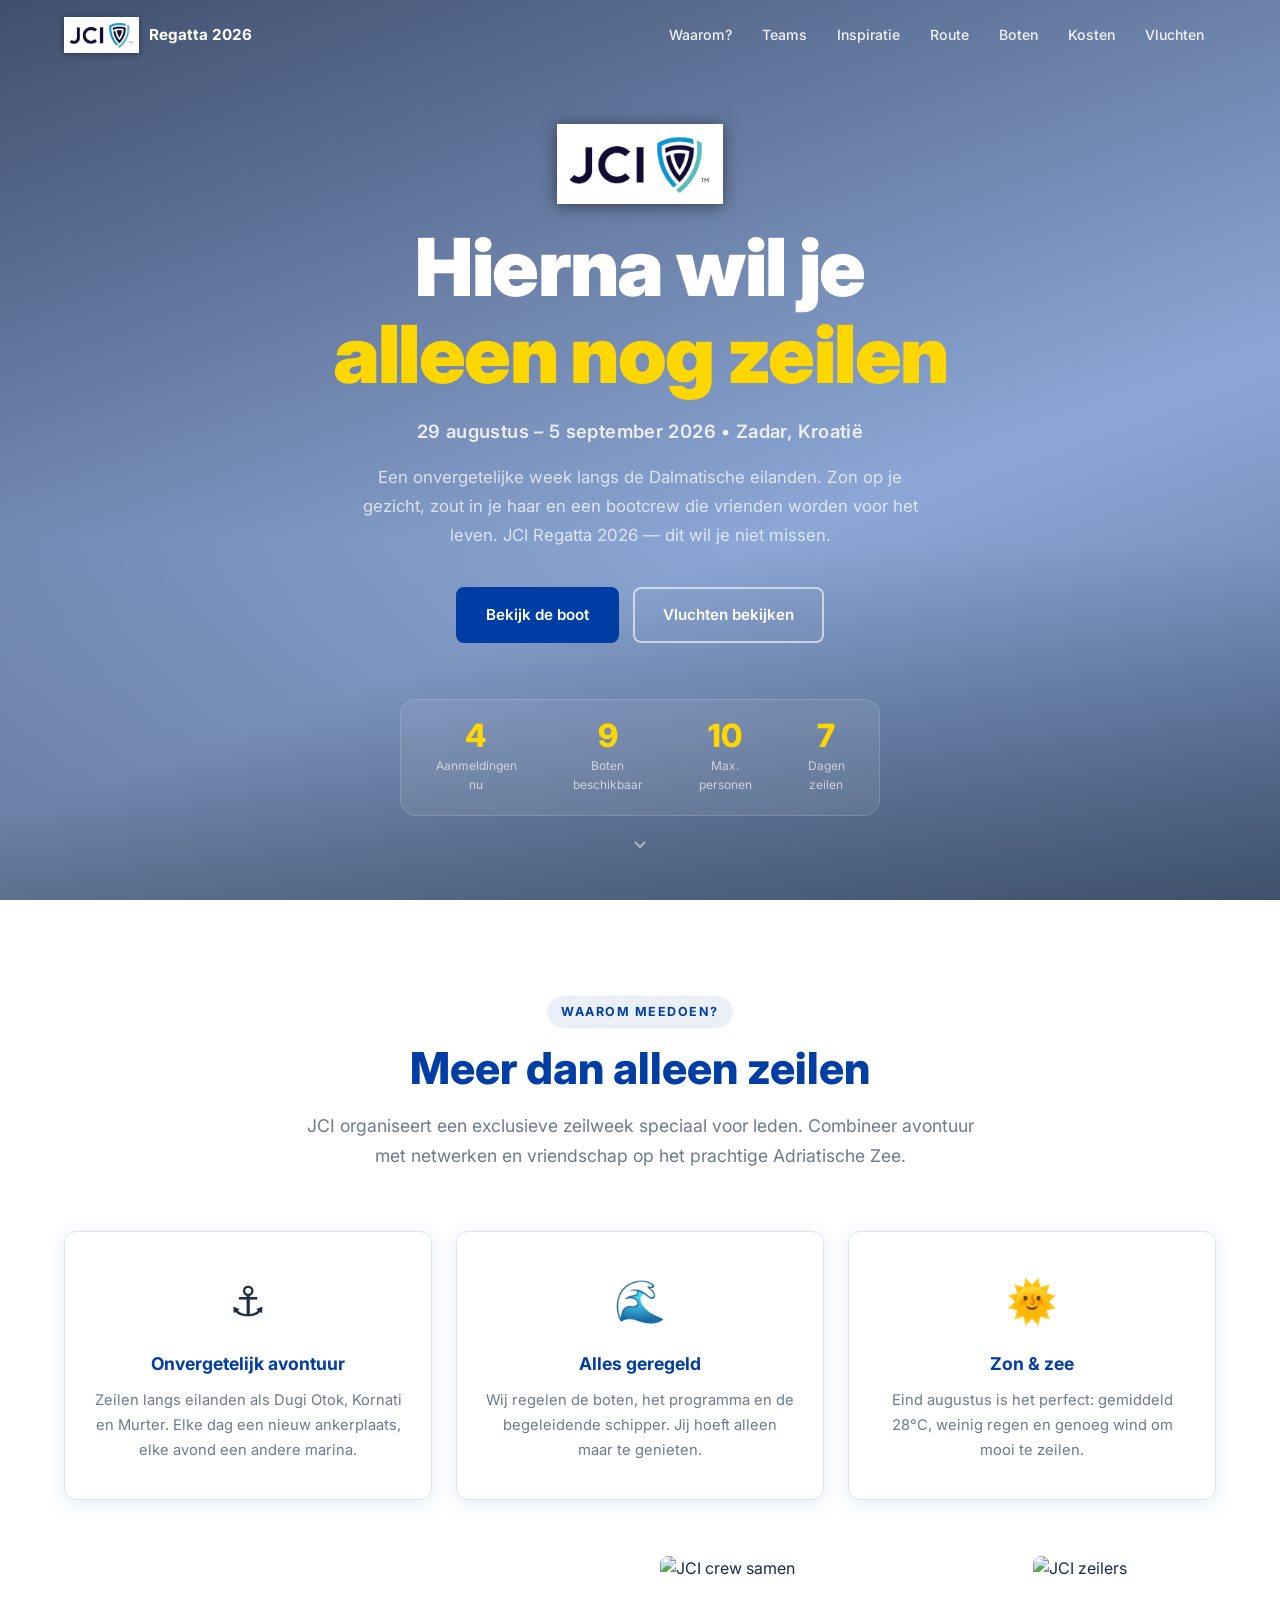
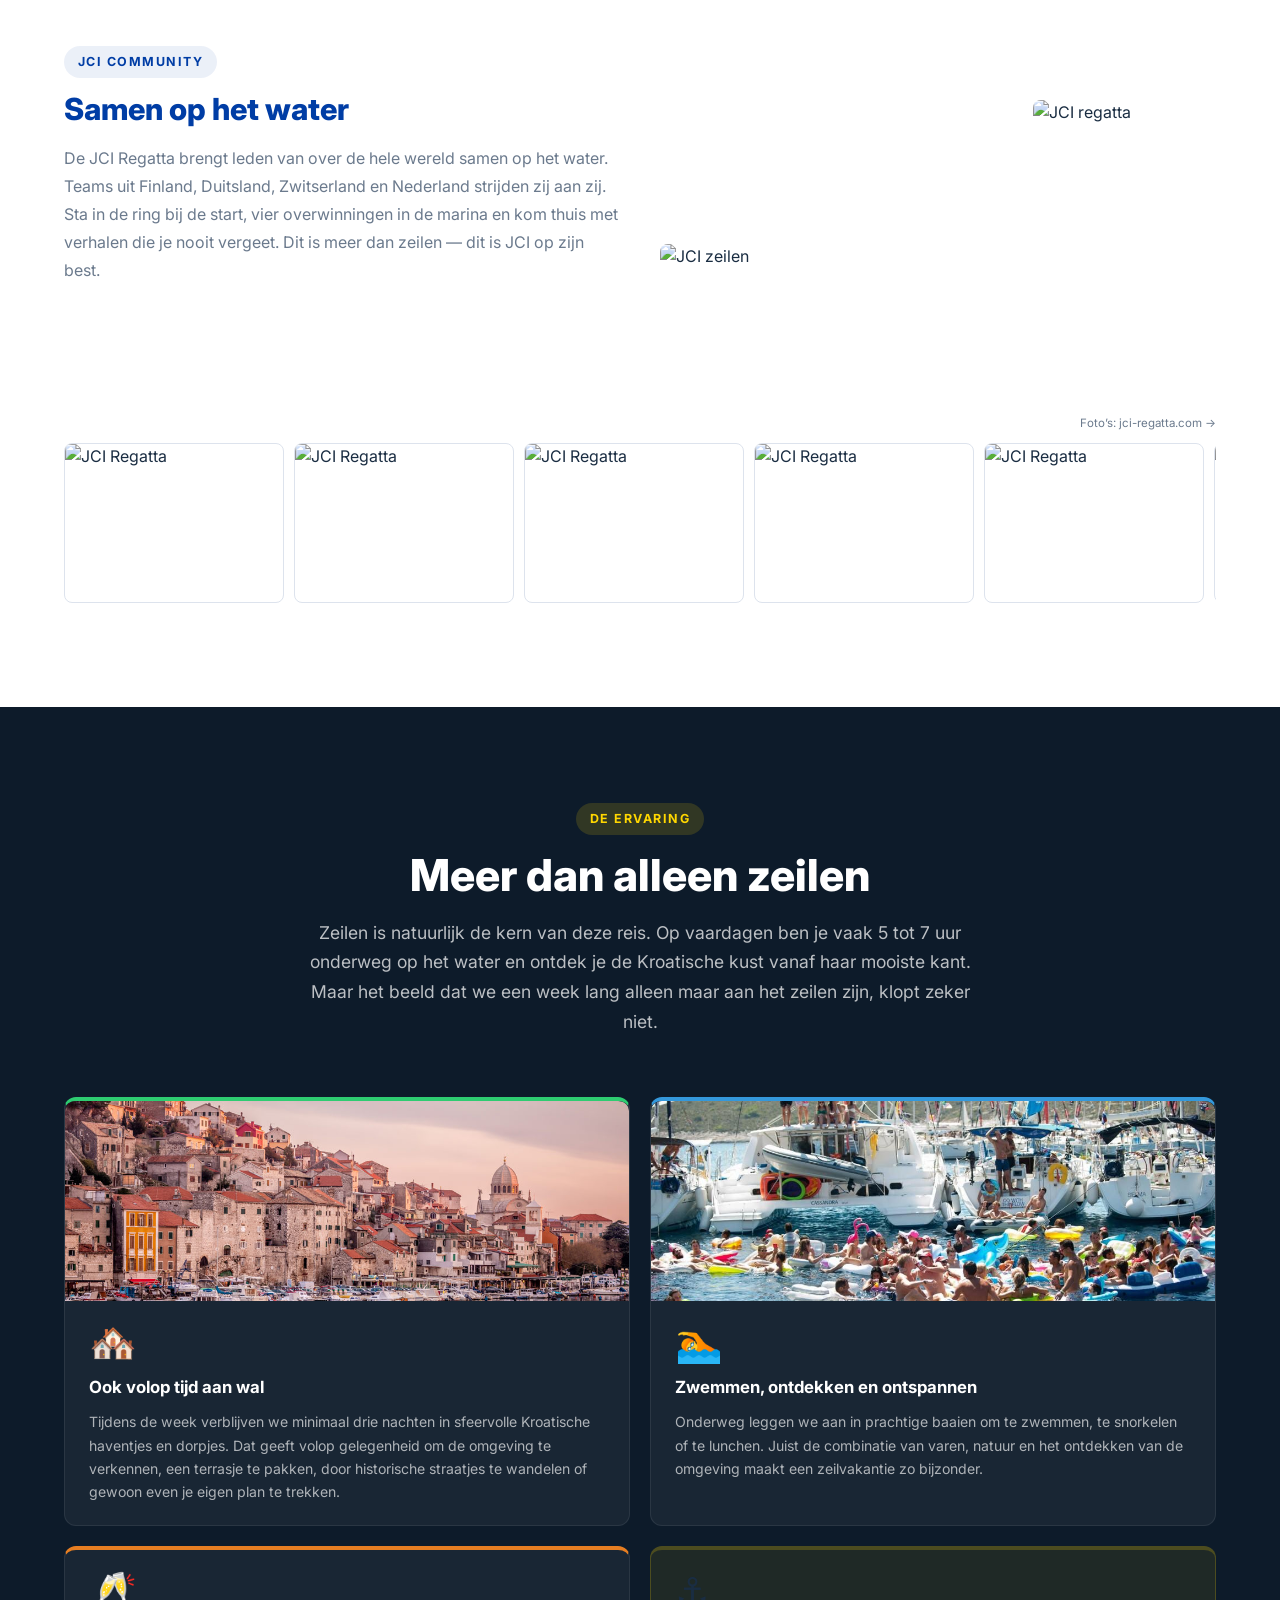
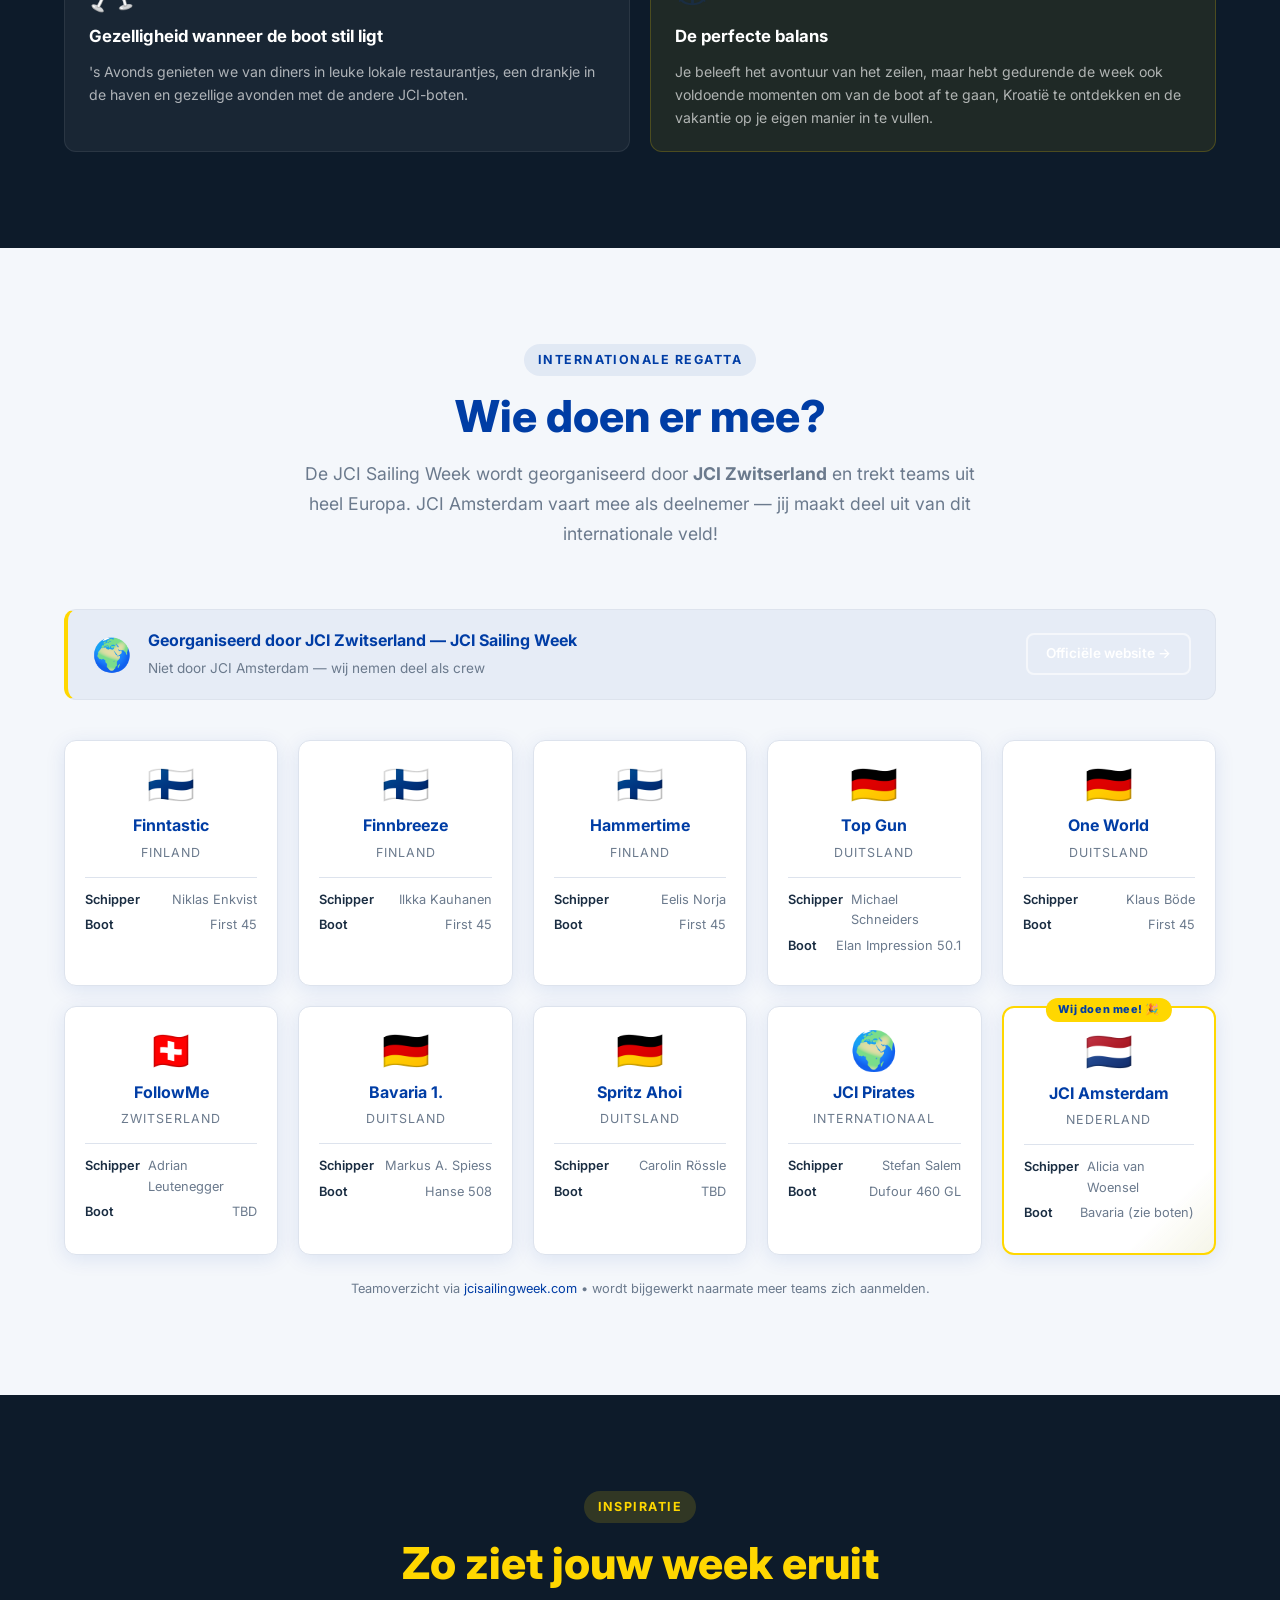
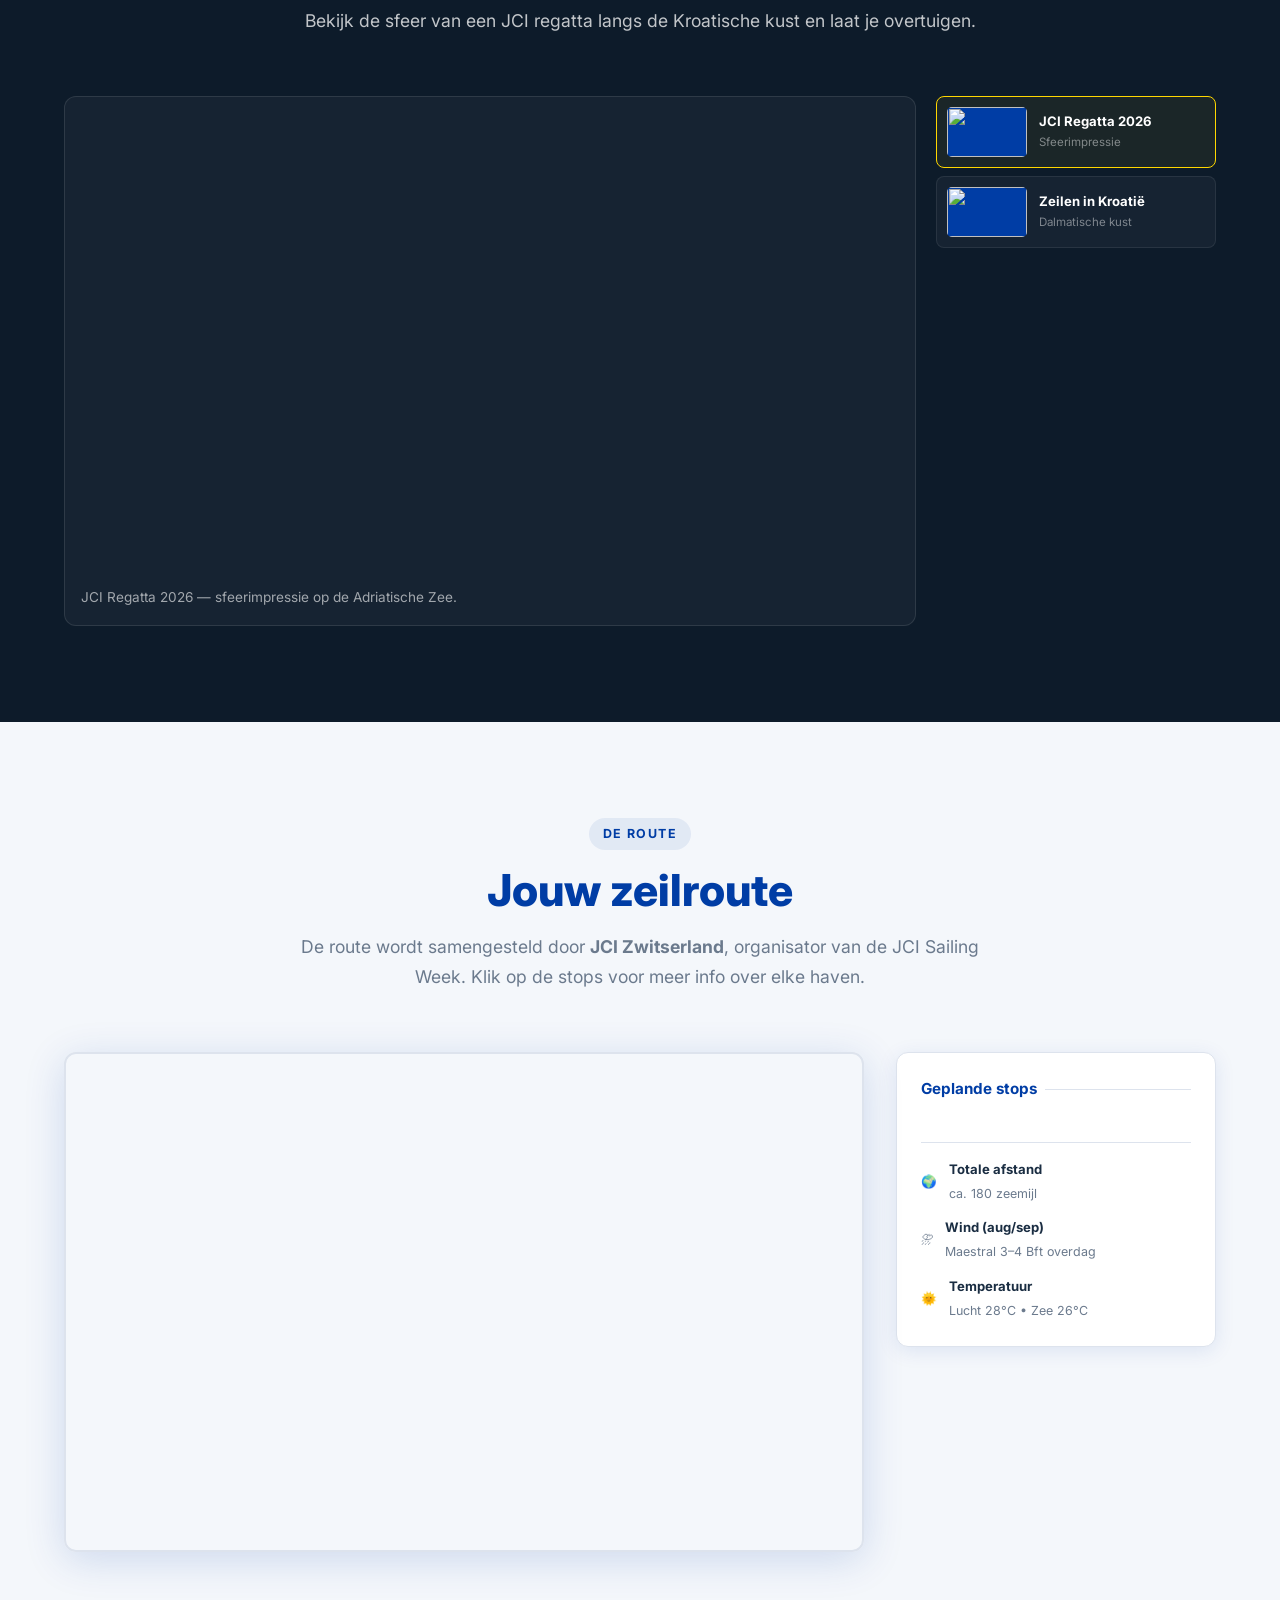
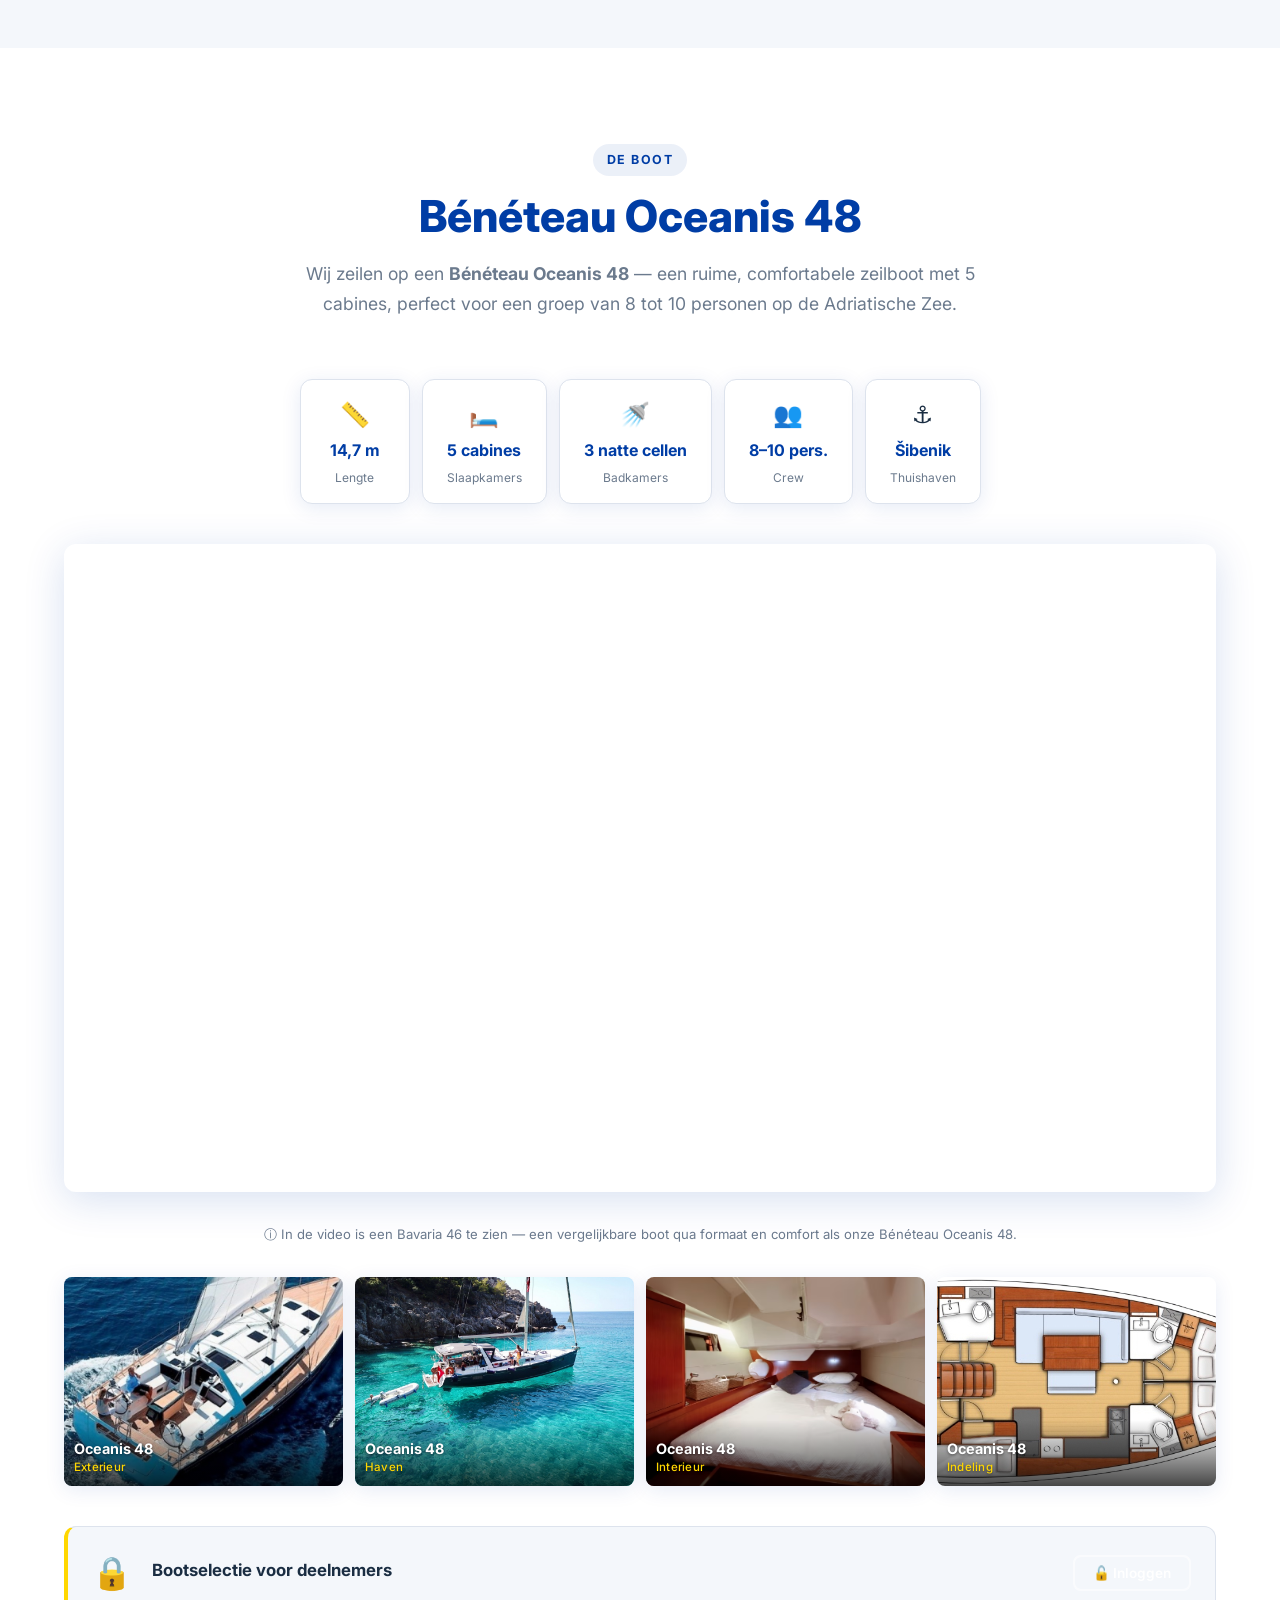
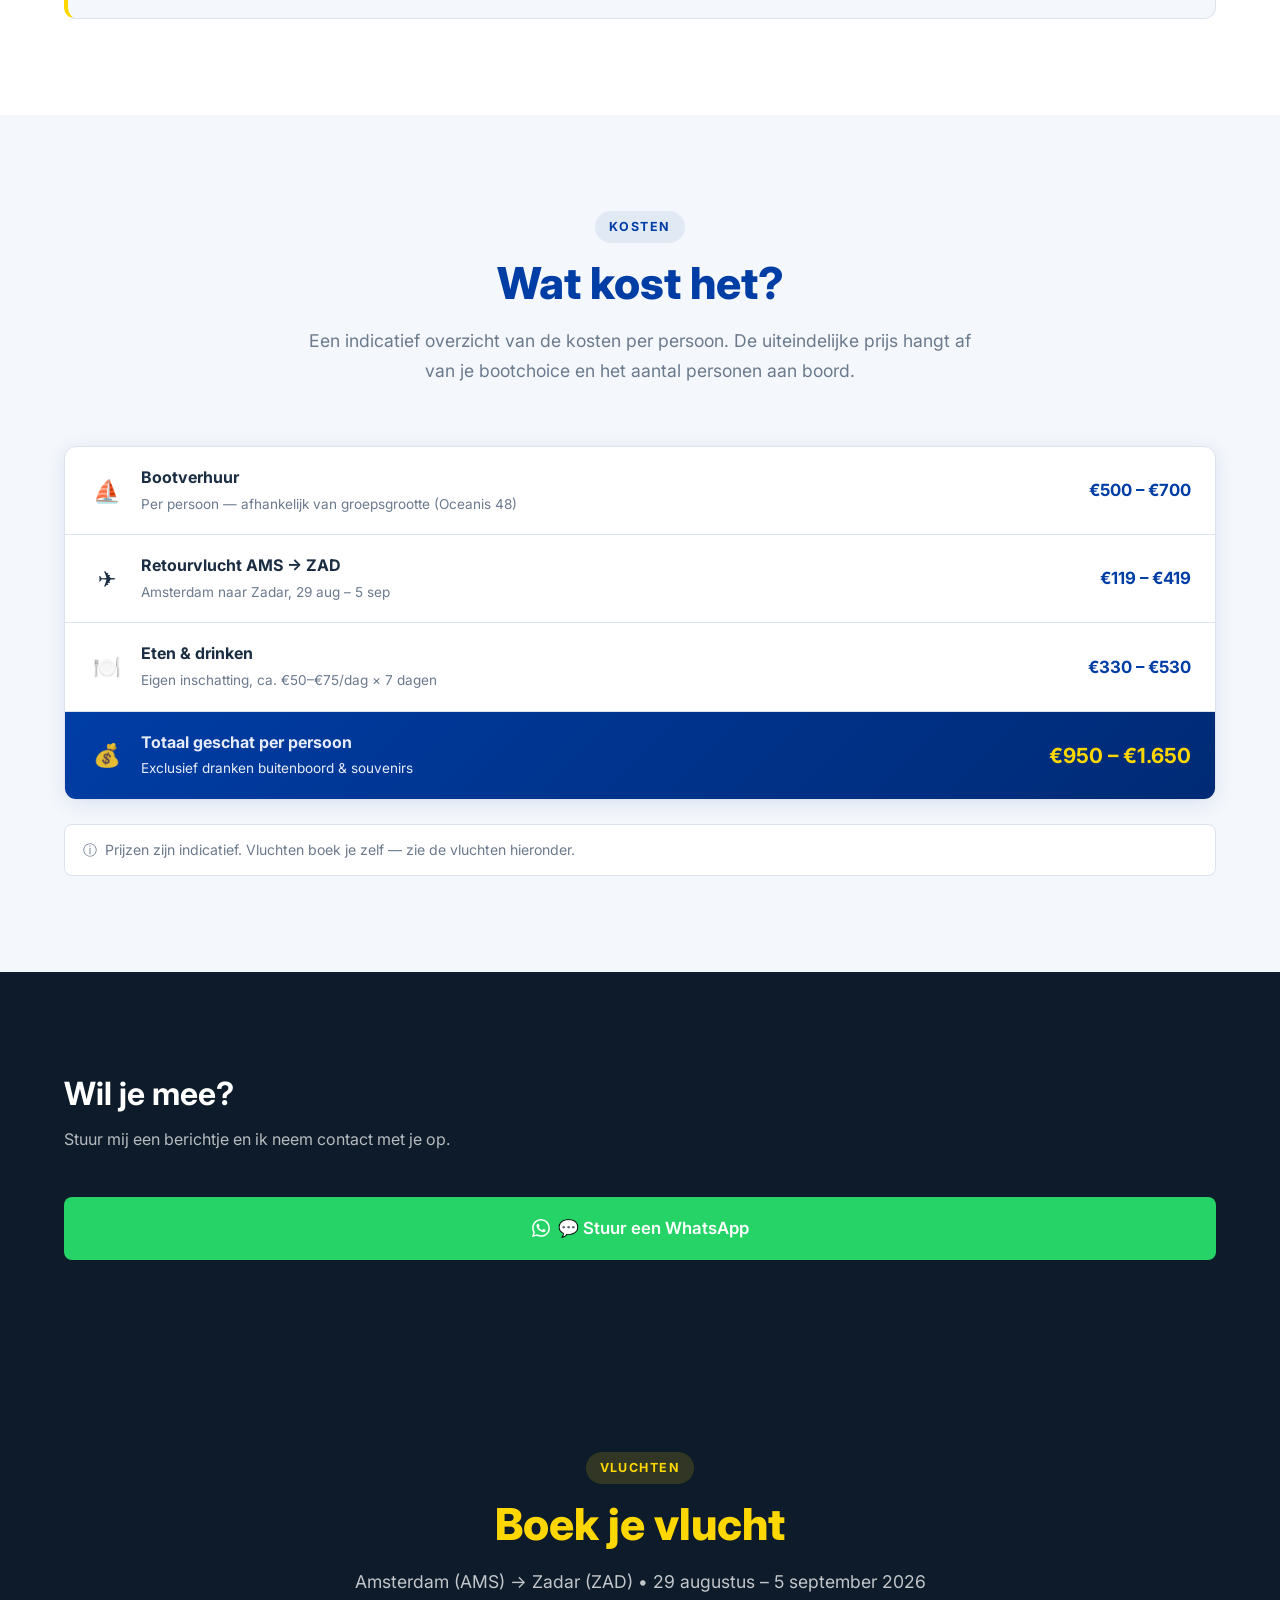
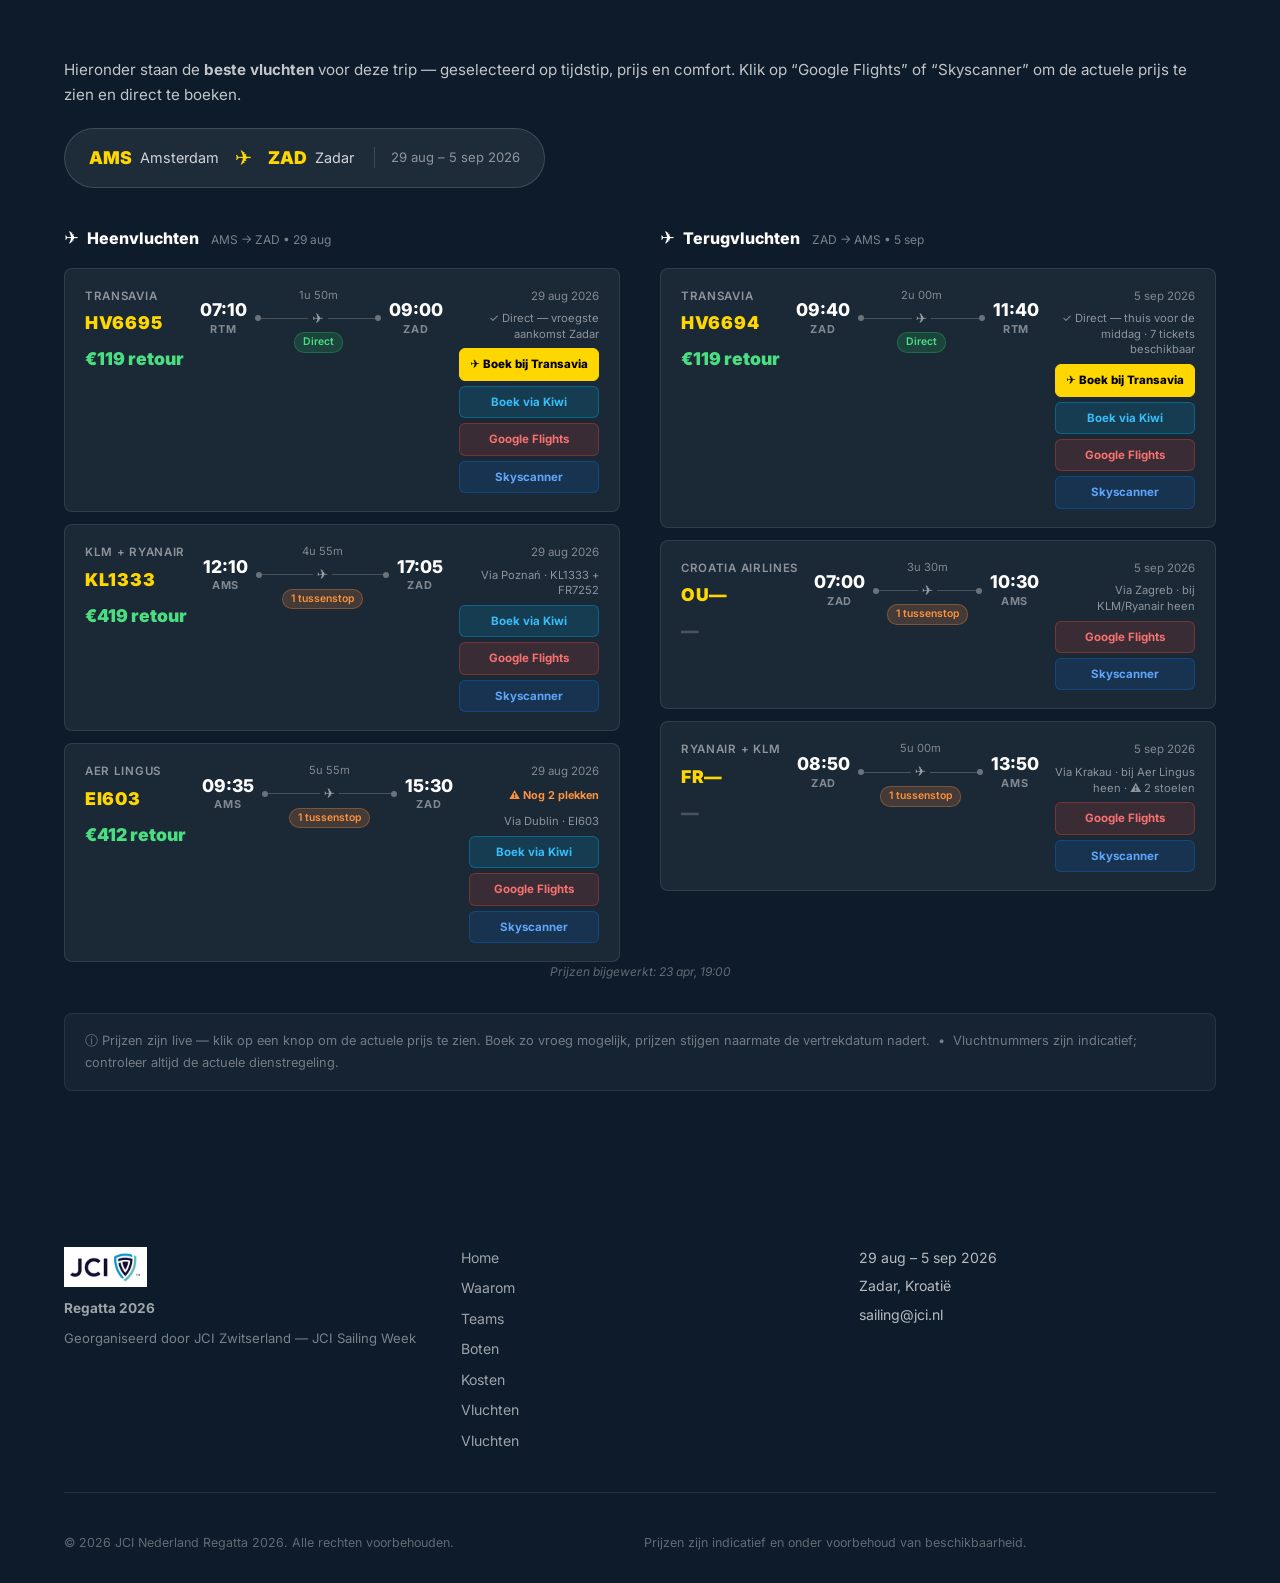
==== commit 4ed3bb43: "Verwijder APA rij, pas eten aan naar €330-€530, totaal €950-€1.650 Co-Authored-By: Claude Sonnet 4.6" ====
--- a/index.html
+++ b/index.html
@@ -468,17 +468,9 @@
           <div class="kos-icon">🍽️</div>
           <div class="kos-label">
             <strong>Eten &amp; drinken</strong>
-            <span>Eigen inschatting, ca. €70/dag × 7 dagen</span>
-          </div>
-          <div class="kos-value">€280 – €700</div>
-        </div>
-        <div class="kos-row">
-          <div class="kos-icon">⚓</div>
-          <div class="kos-label">
-            <strong>APA — haven, brandstof &amp; overig</strong>
-            <span>Havengeld, diesel, schoonmaak, linnen</span>
-          </div>
-          <div class="kos-value">€50 – €100</div>
+            <span>Eigen inschatting, ca. €50–€75/dag × 7 dagen</span>
+          </div>
+          <div class="kos-value">€330 – €530</div>
         </div>
         <div class="kos-row kos-row-total">
           <div class="kos-icon">💰</div>
@@ -486,7 +478,7 @@
             <strong>Totaal geschat per persoon</strong>
             <span>Exclusief dranken buitenboord &amp; souvenirs</span>
           </div>
-          <div class="kos-value kos-total">€969 – €2.019</div>
+          <div class="kos-value kos-total">€950 – €1.650</div>
         </div>
       </div>
 
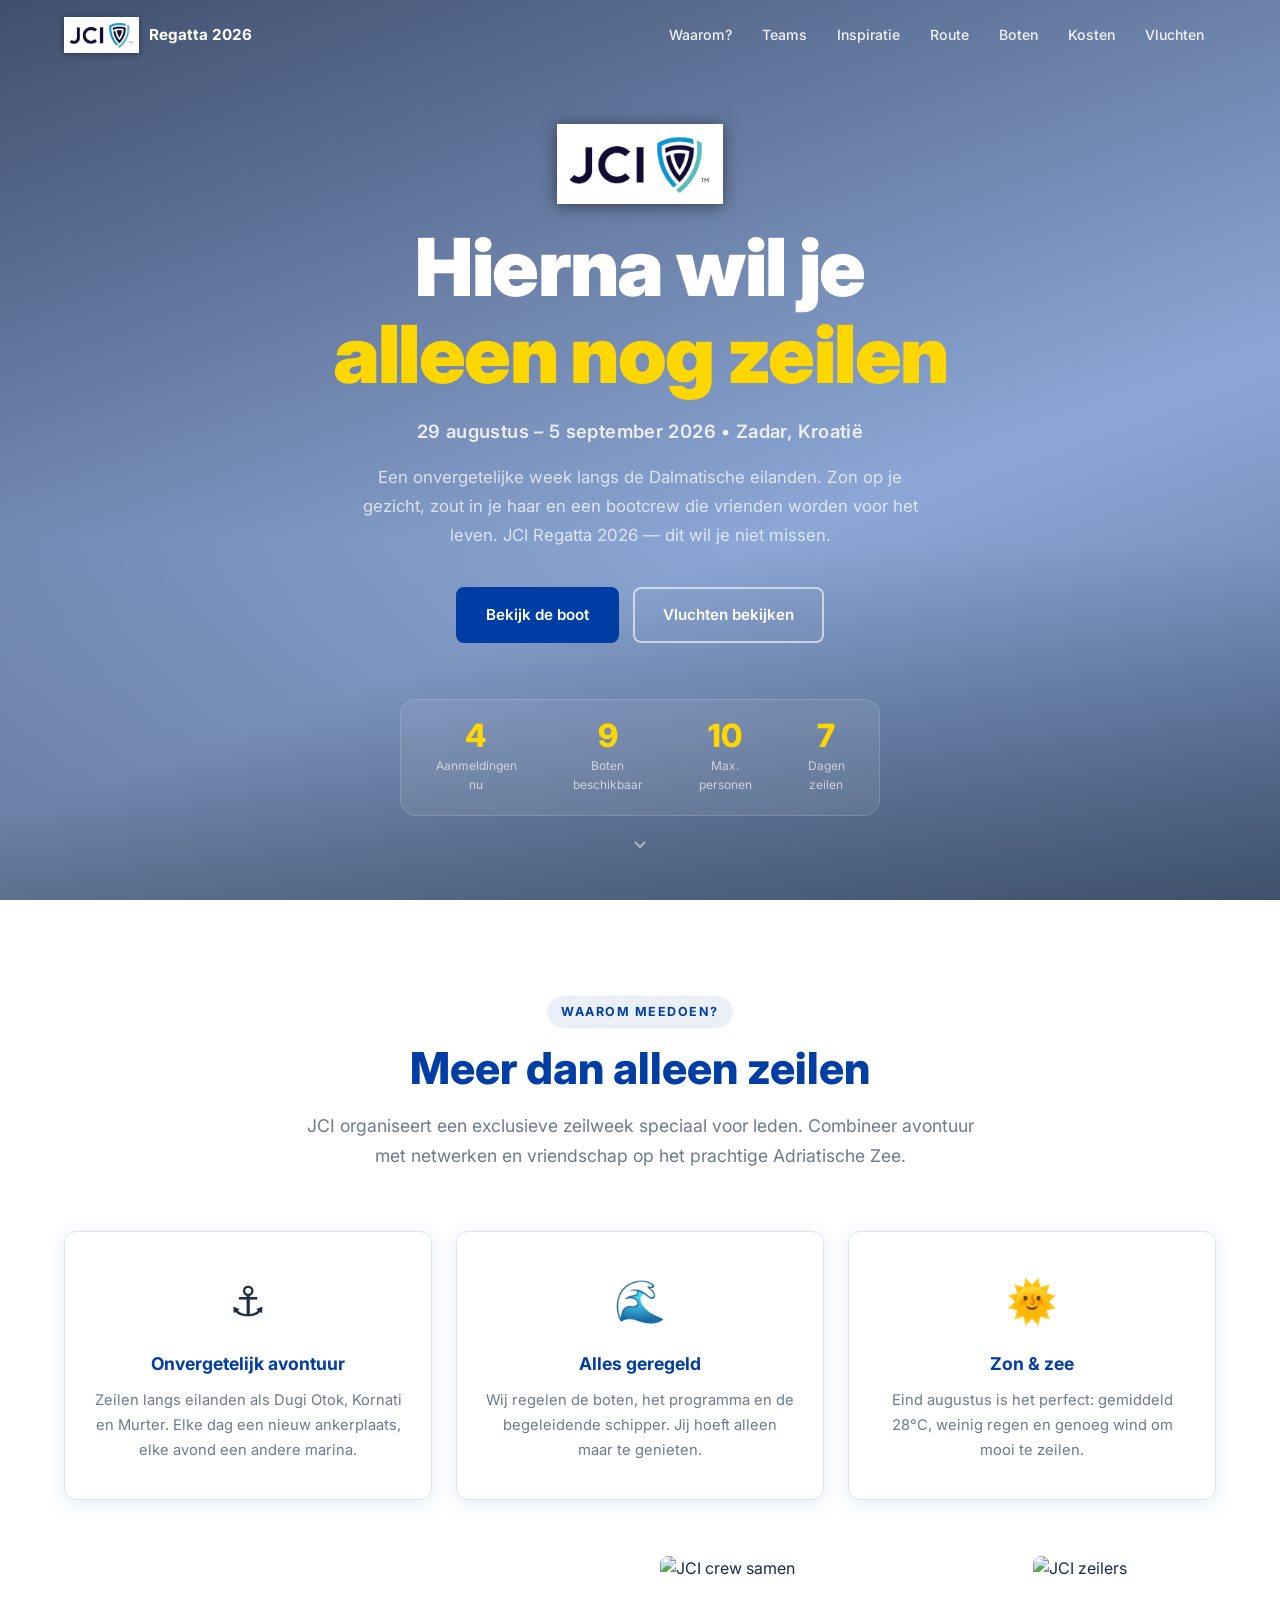
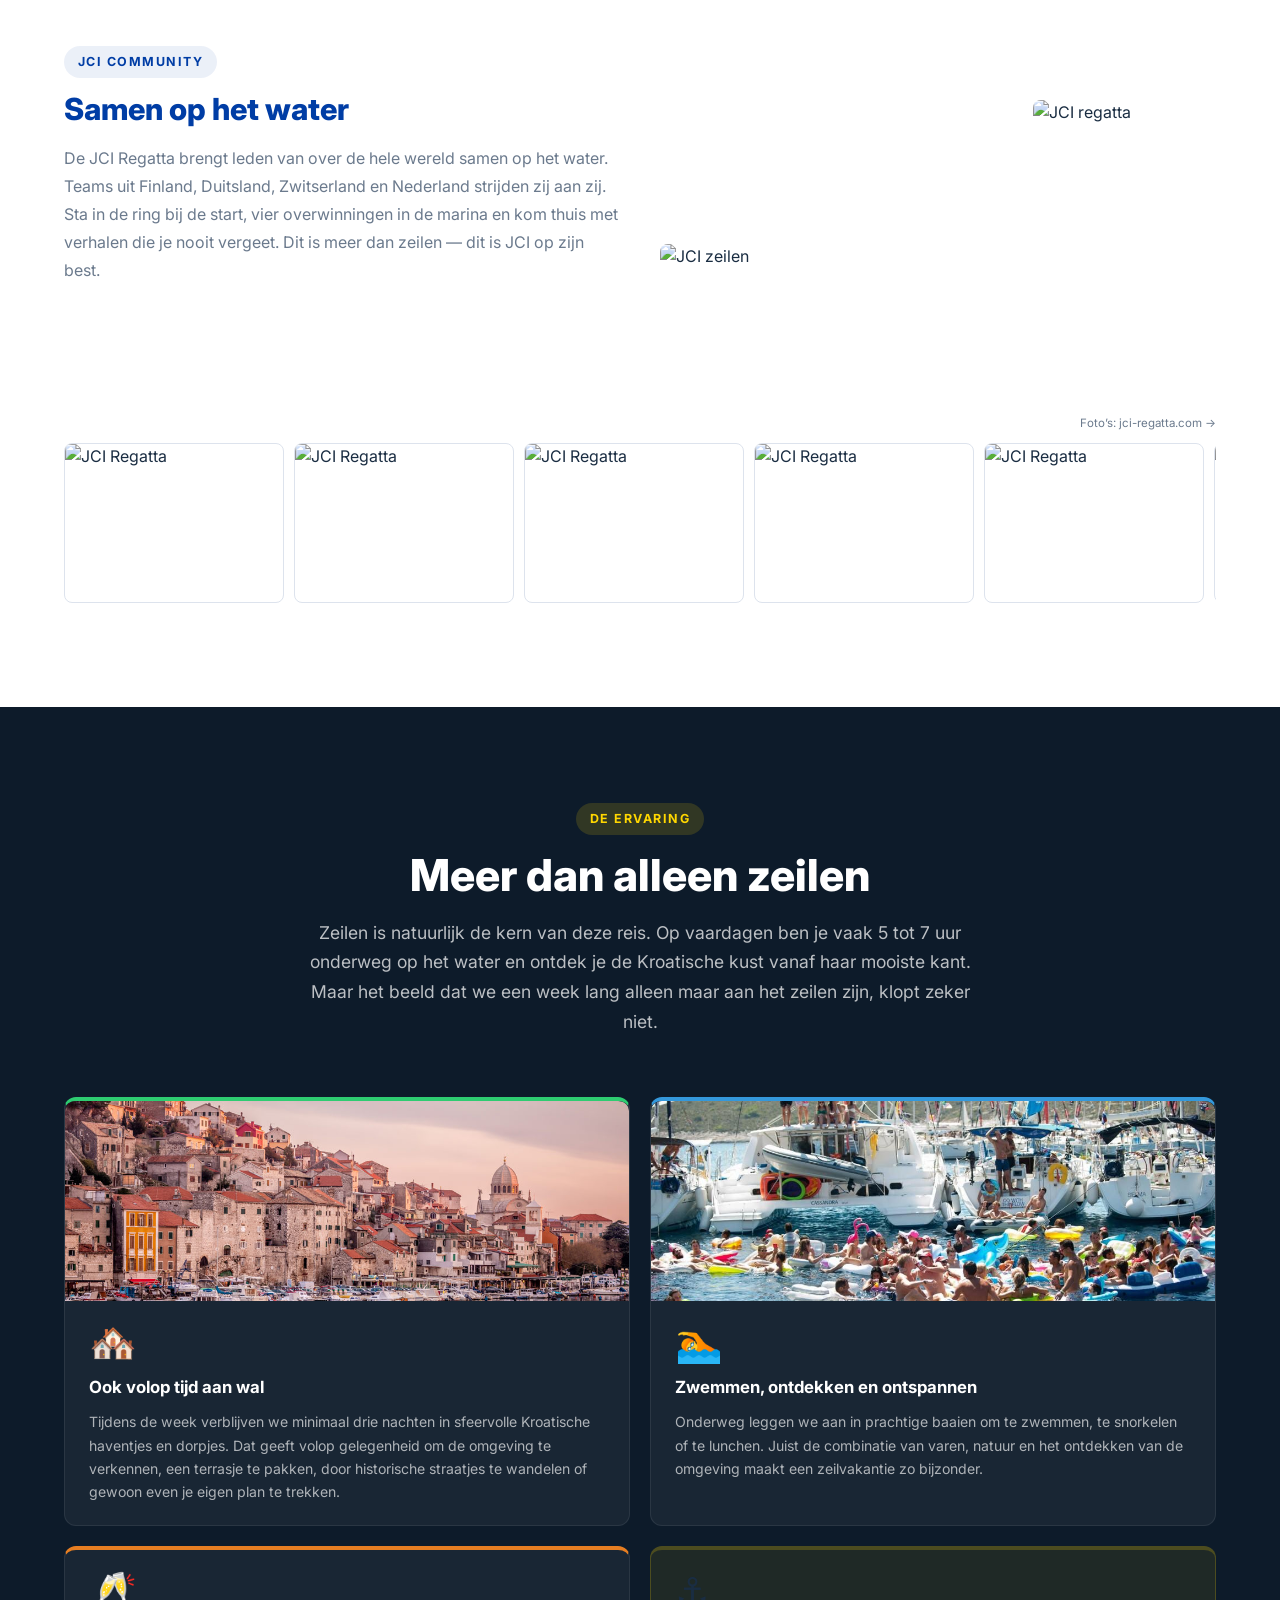
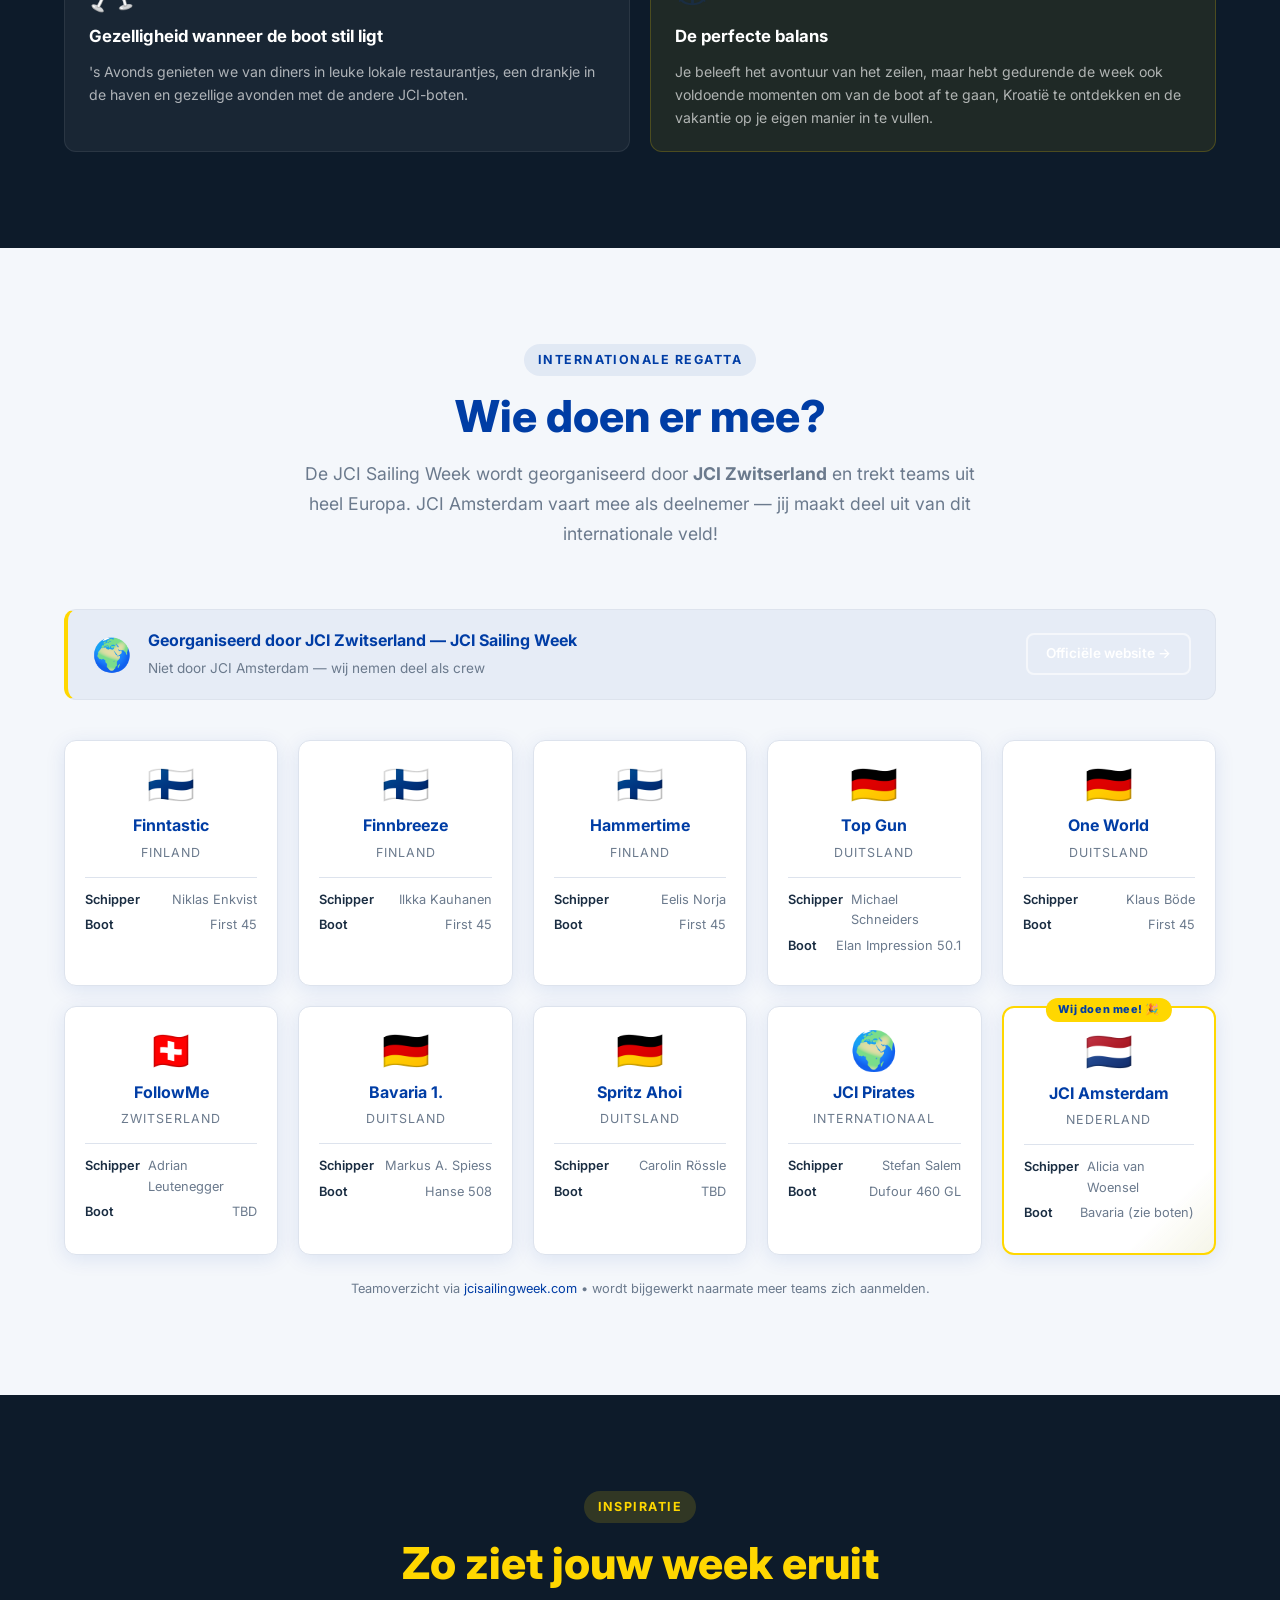
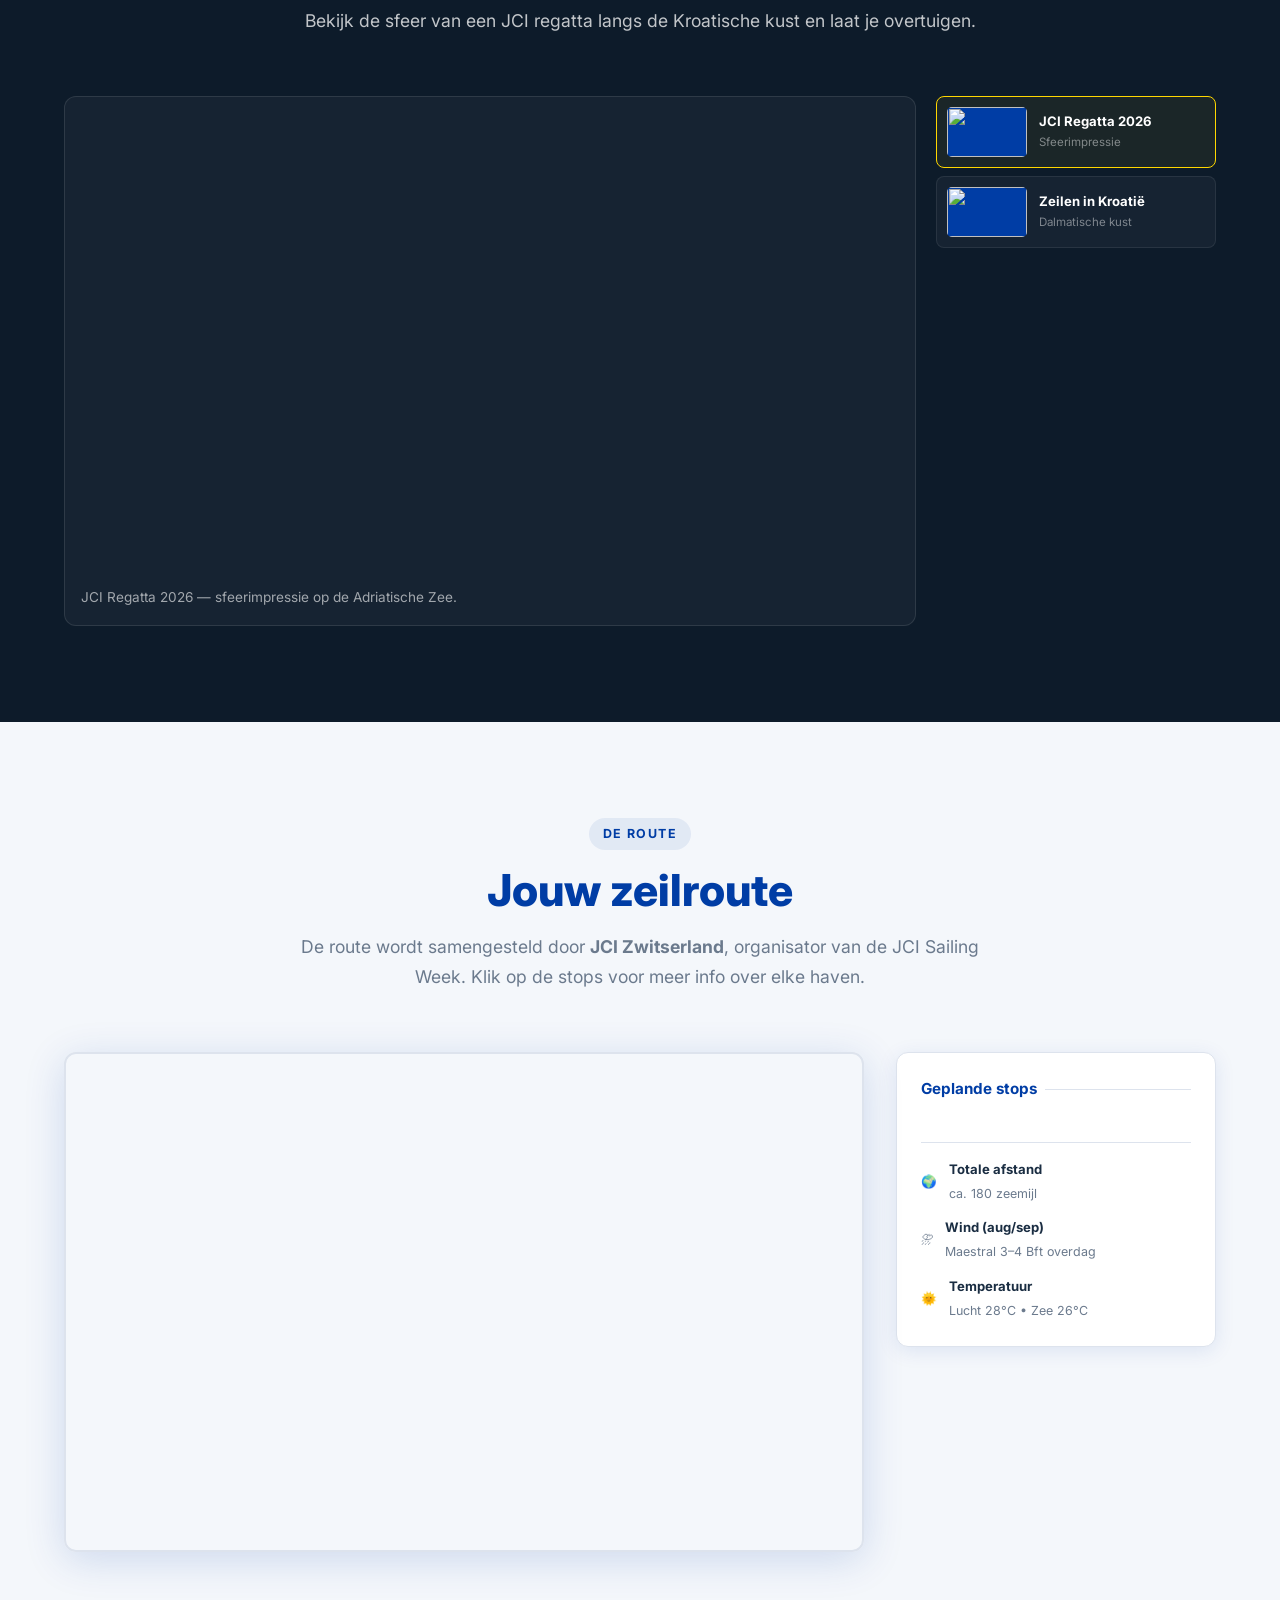
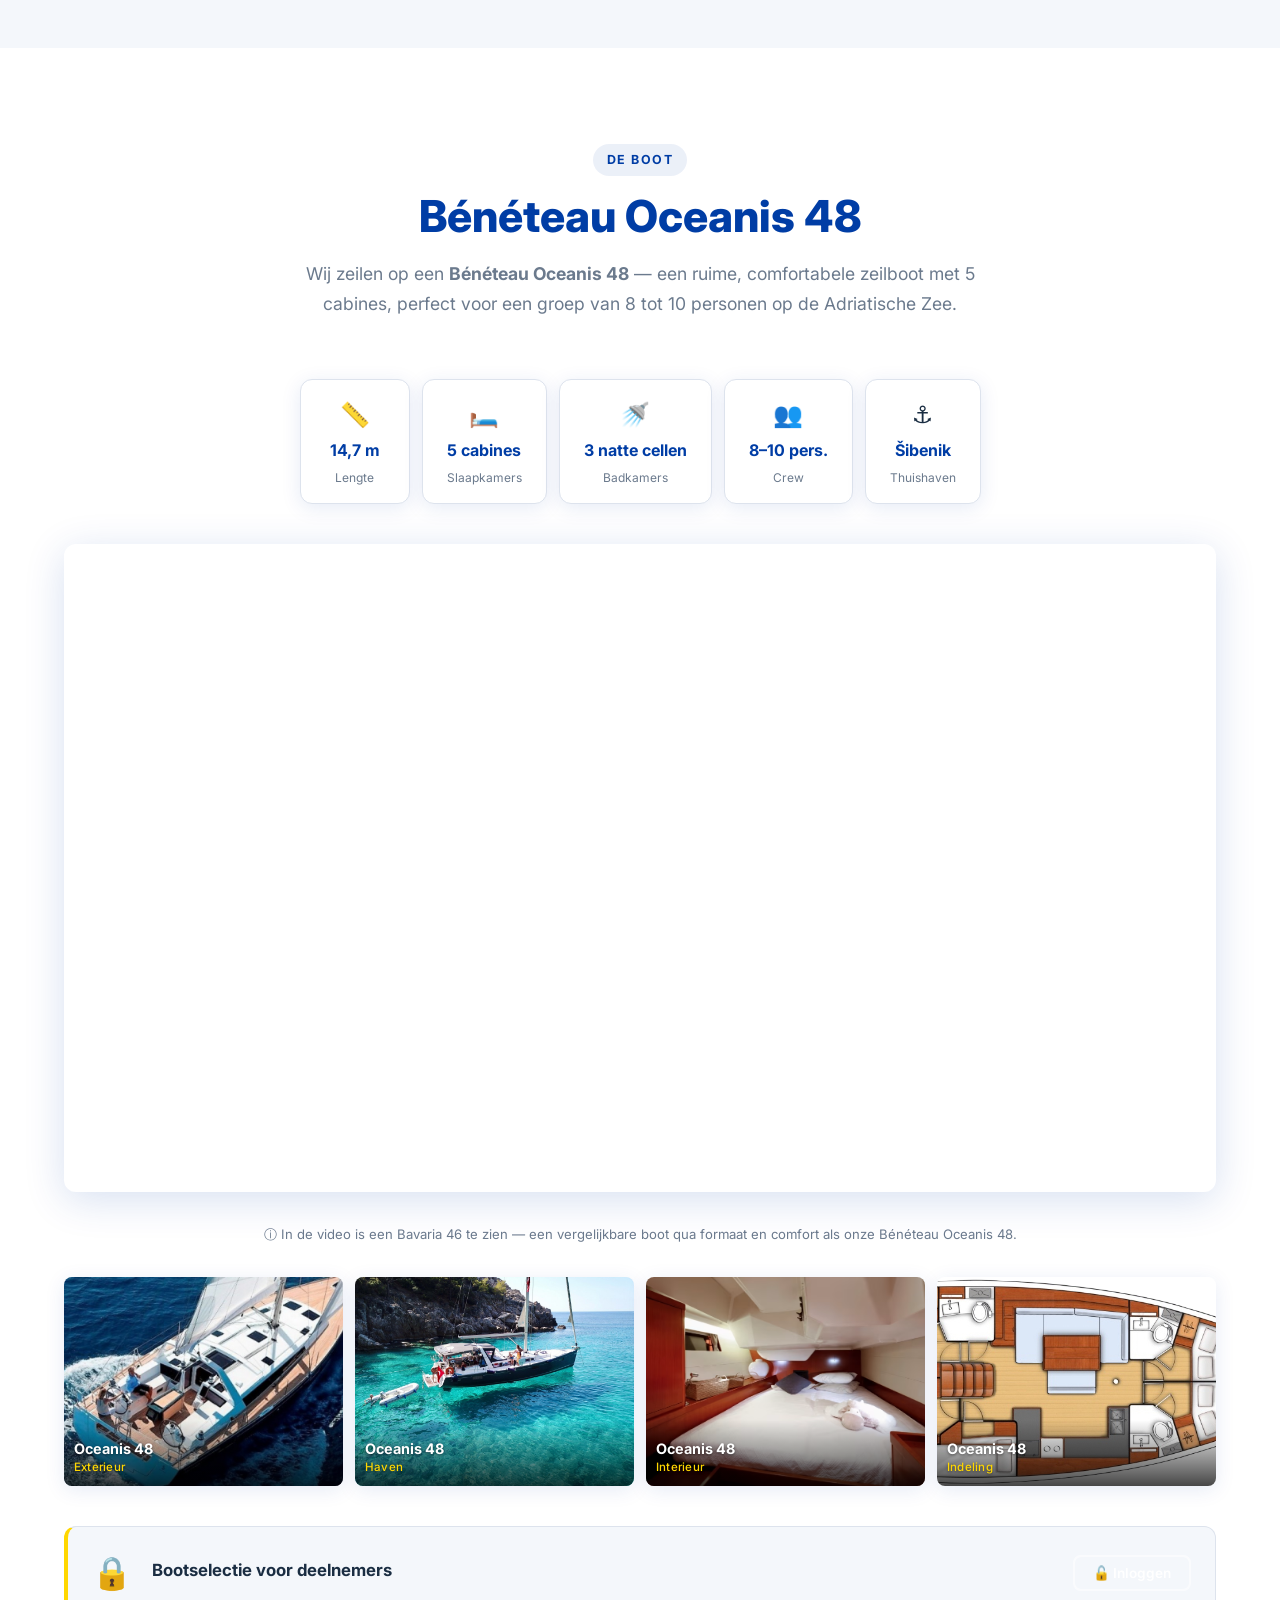
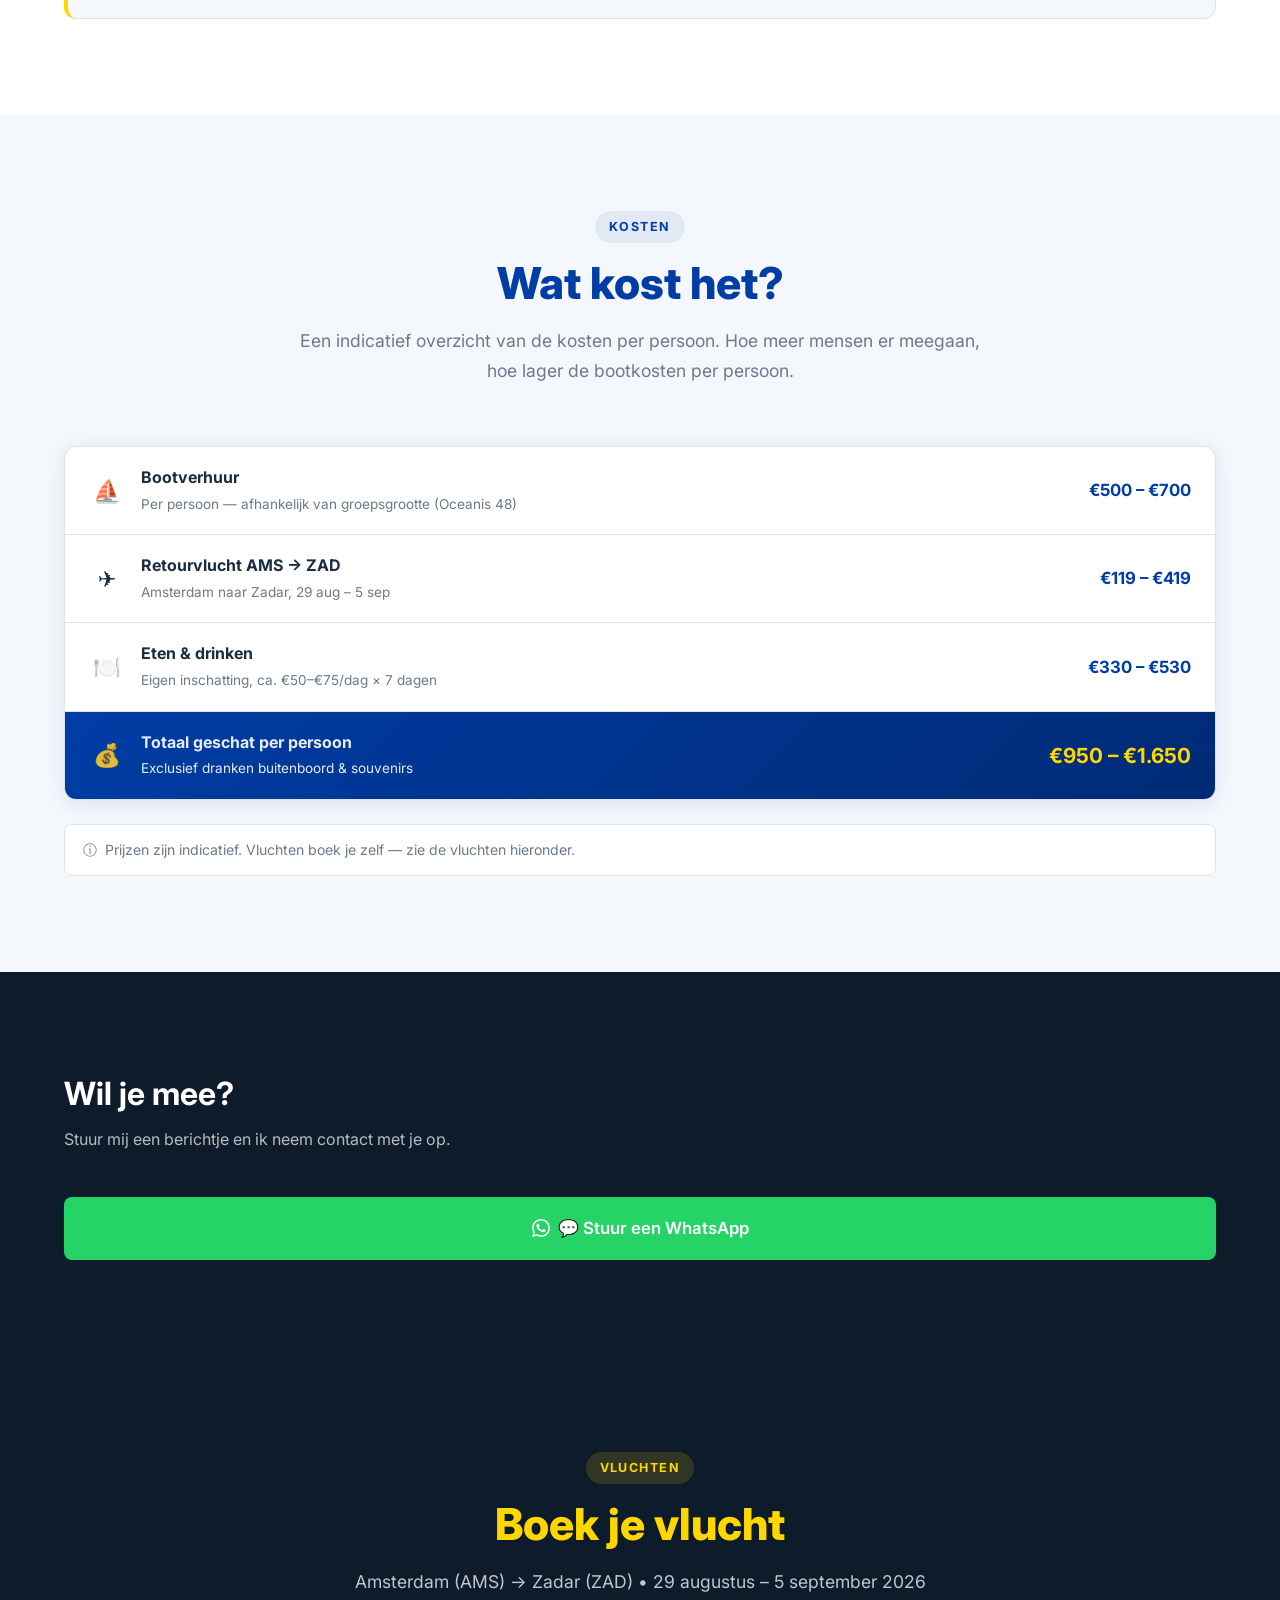
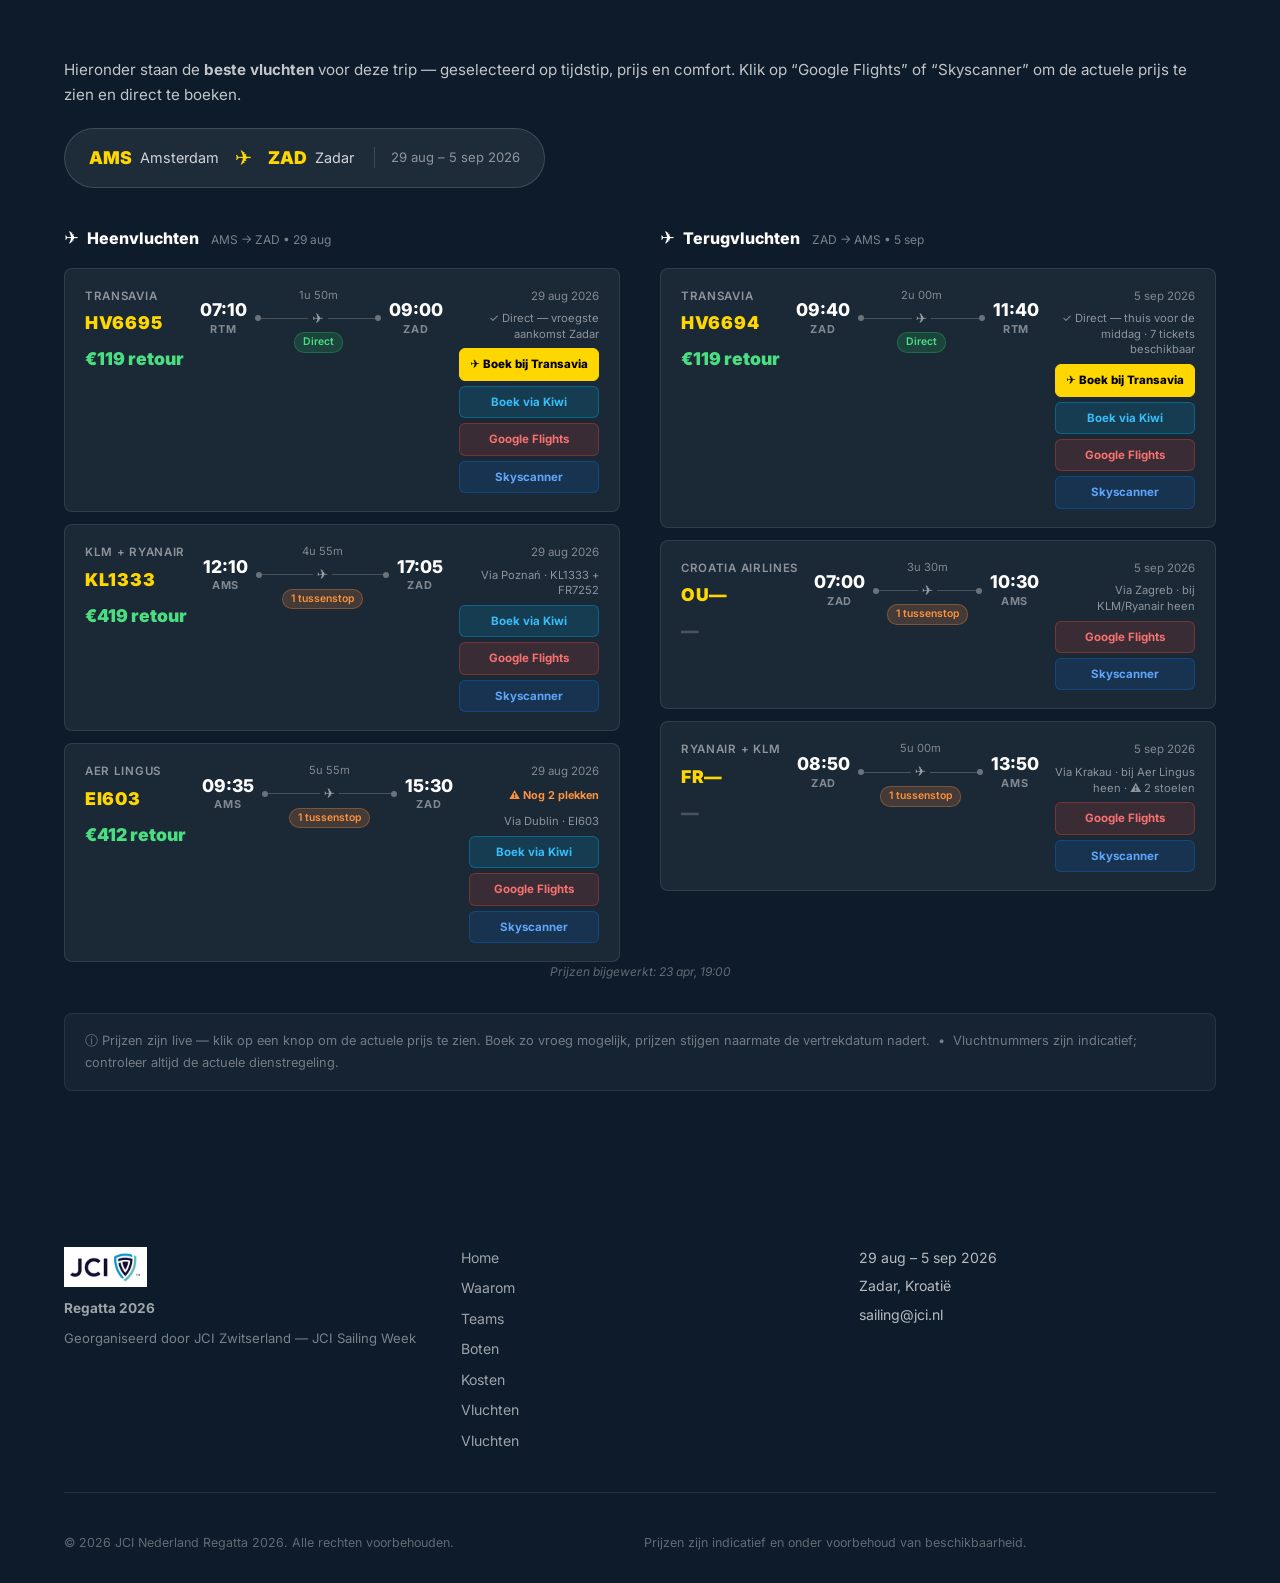
==== commit bc2fa502: "Update kosten intro tekst Co-Authored-By: Claude Sonnet 4.6 <noreply@anthropic.com>" ====
--- a/index.html
+++ b/index.html
@@ -416,7 +416,7 @@
         </div>
 
         <div class="boats-note">
-          <span>&#9432;</span> Prijzen zijn per boot per week excl. havenkosten en brandstof (APA). Klik op een boot voor meer details.
+          <span>&#9432;</span> Prijzen zijn per boot per week. Klik op een boot voor meer details.
         </div>
       </div>
 
@@ -444,7 +444,7 @@
       <div class="section-header">
         <span class="section-tag">Kosten</span>
         <h2>Wat kost het?</h2>
-        <p>Een indicatief overzicht van de kosten per persoon. De uiteindelijke prijs hangt af van je bootchoice en het aantal personen aan boord.</p>
+        <p>Een indicatief overzicht van de kosten per persoon. Hoe meer mensen er meegaan, hoe lager de bootkosten per persoon.</p>
       </div>
 
       <div class="kos-table">
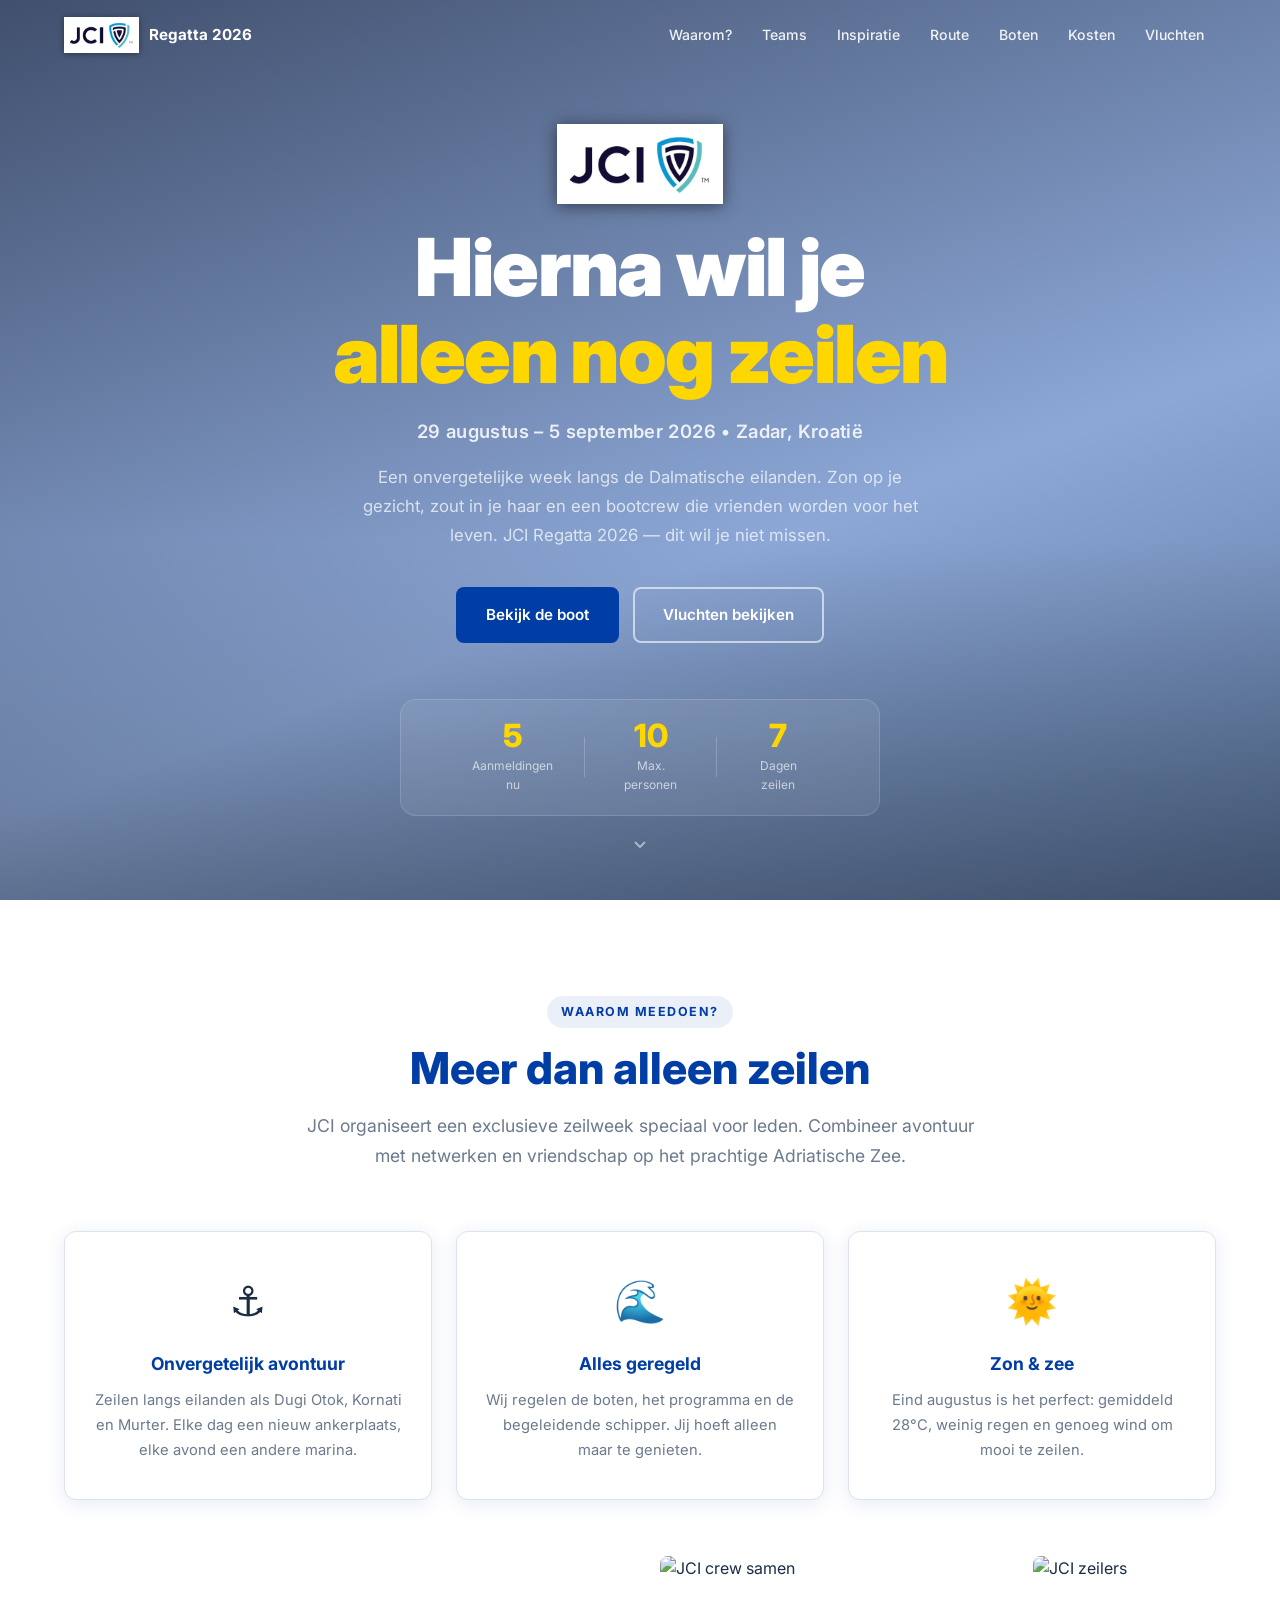
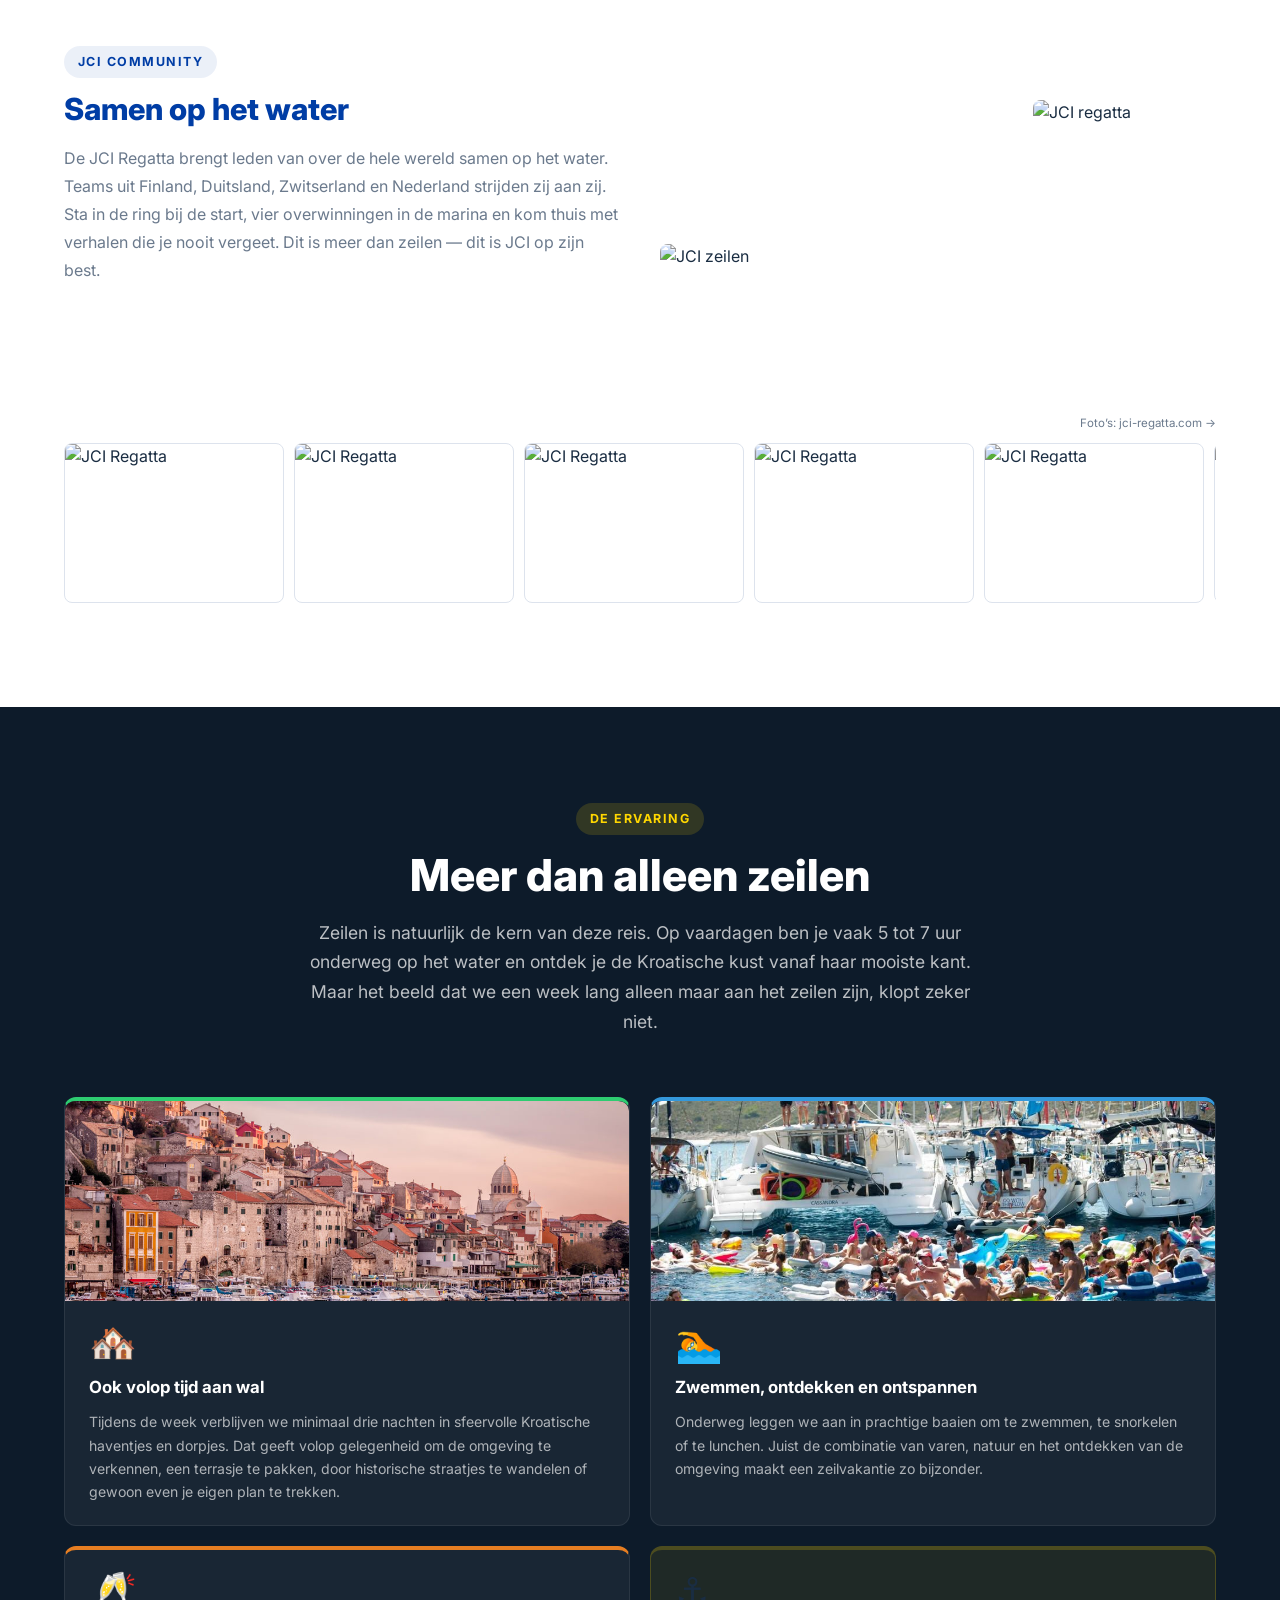
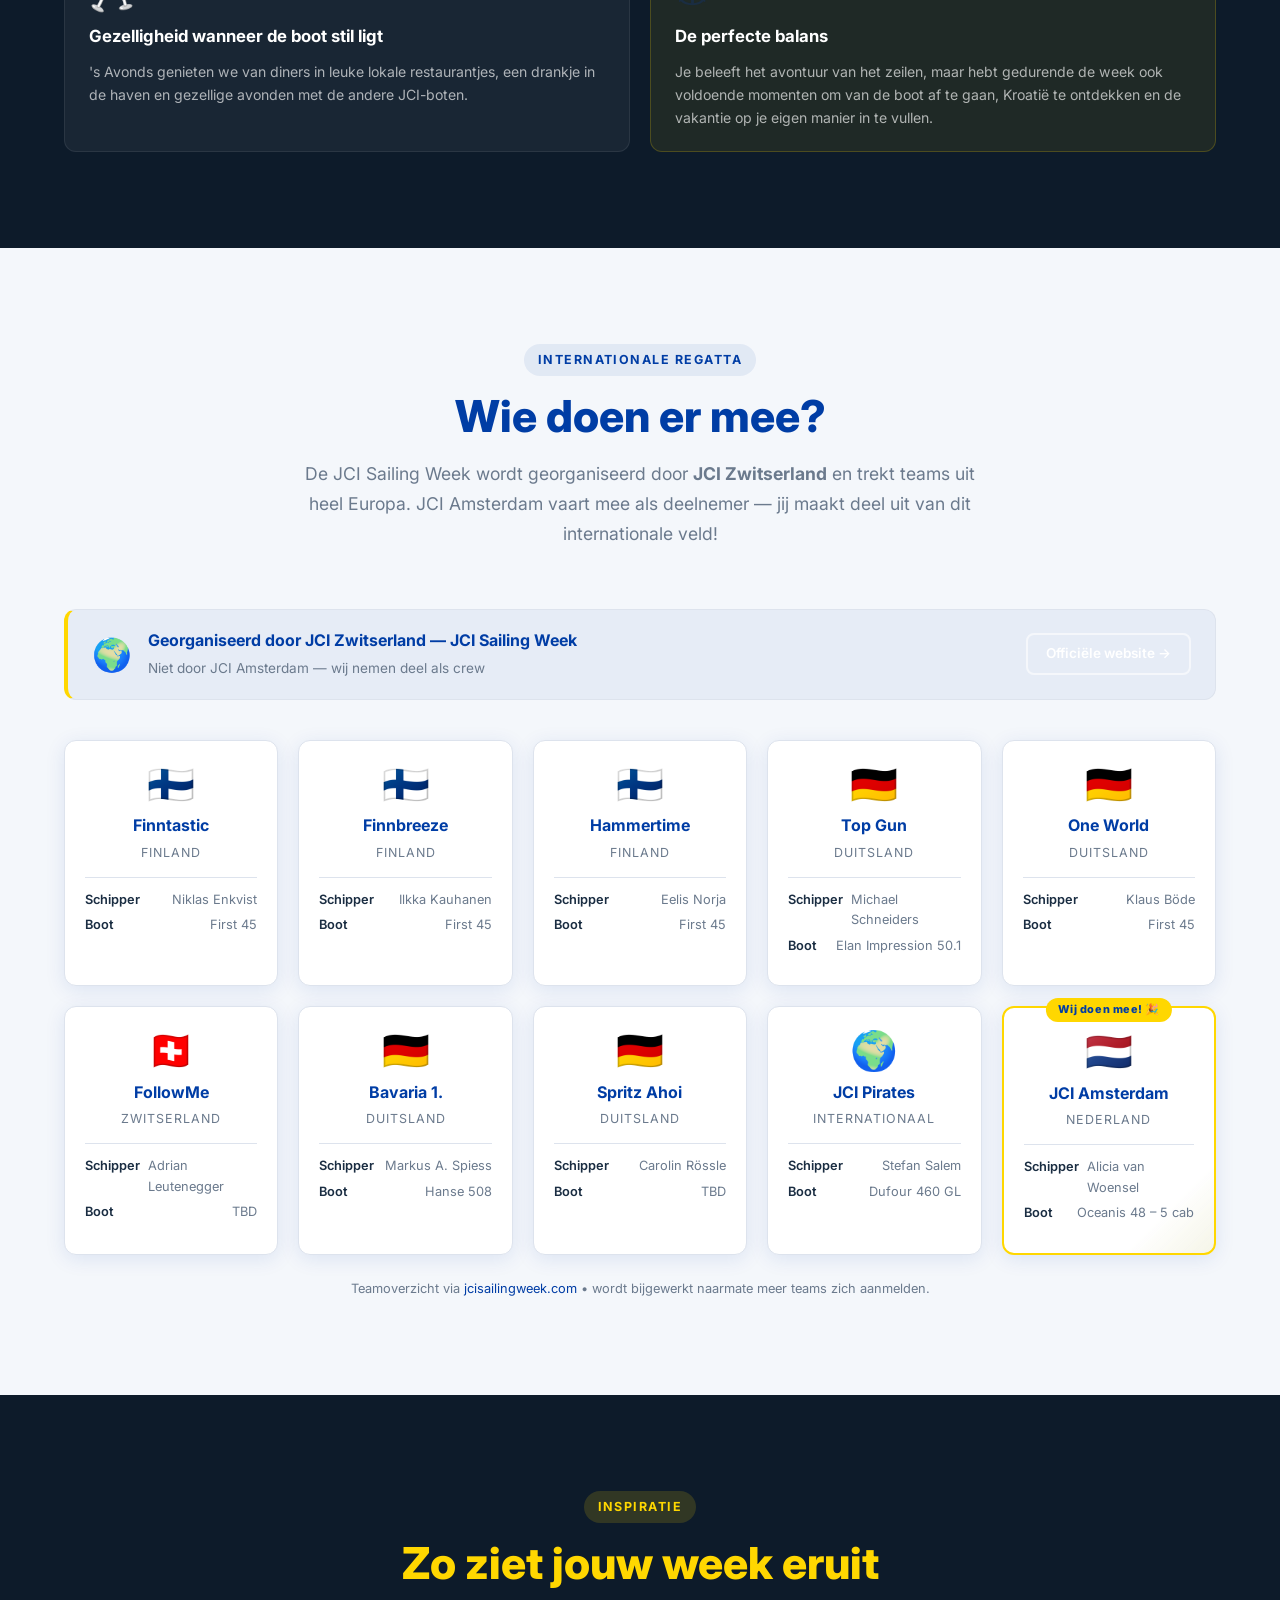
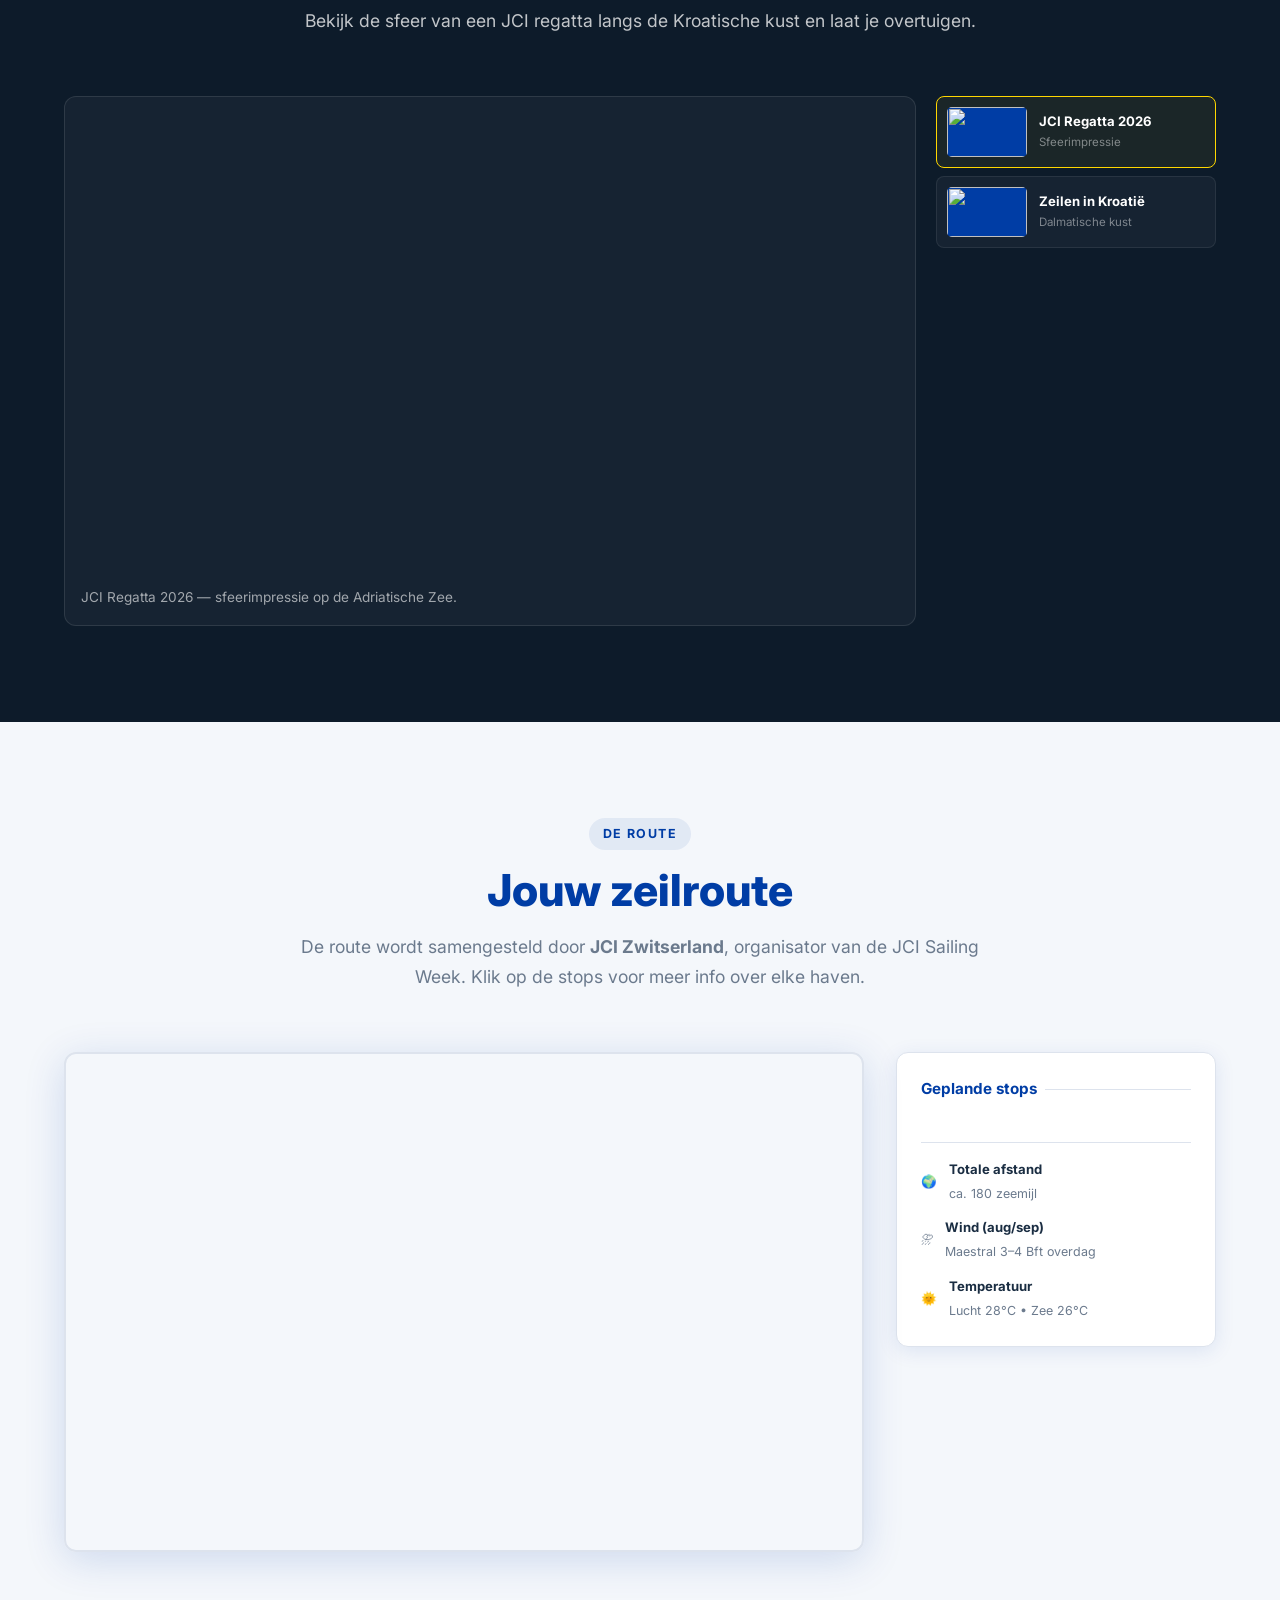
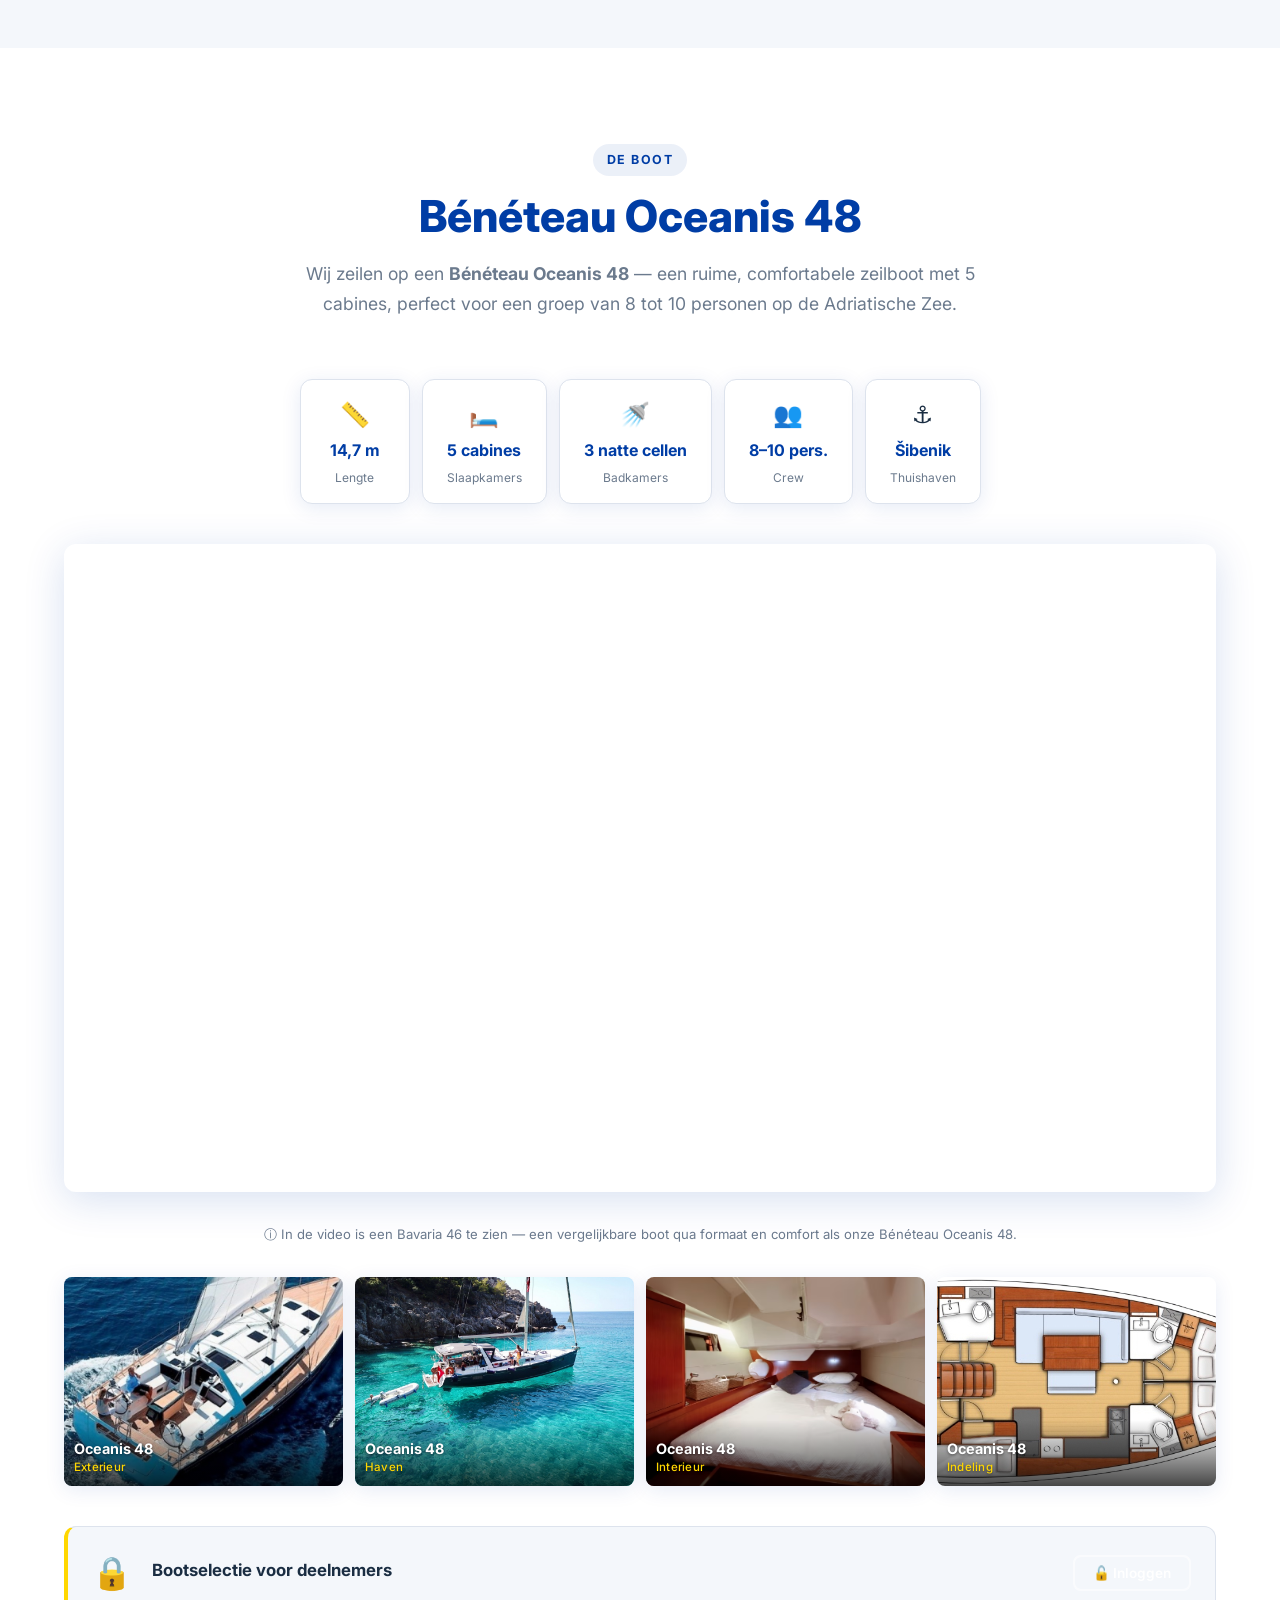
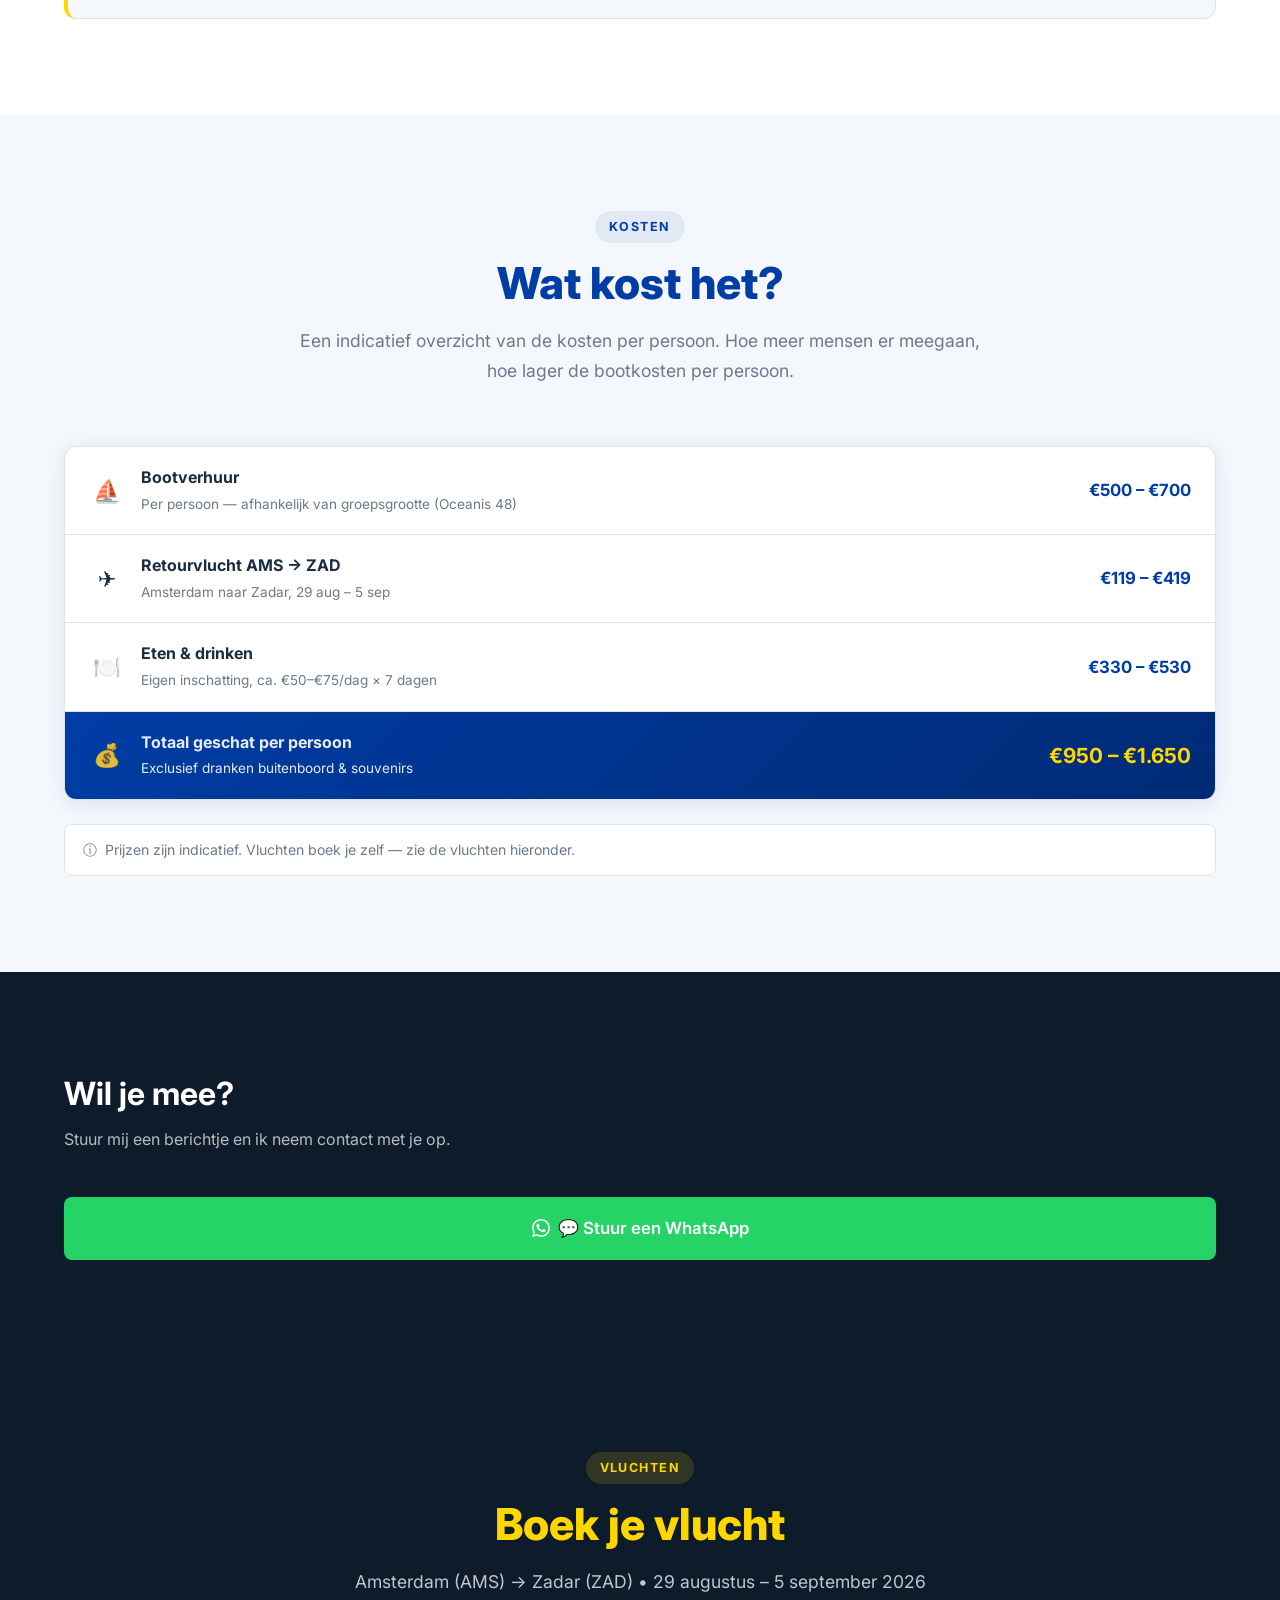
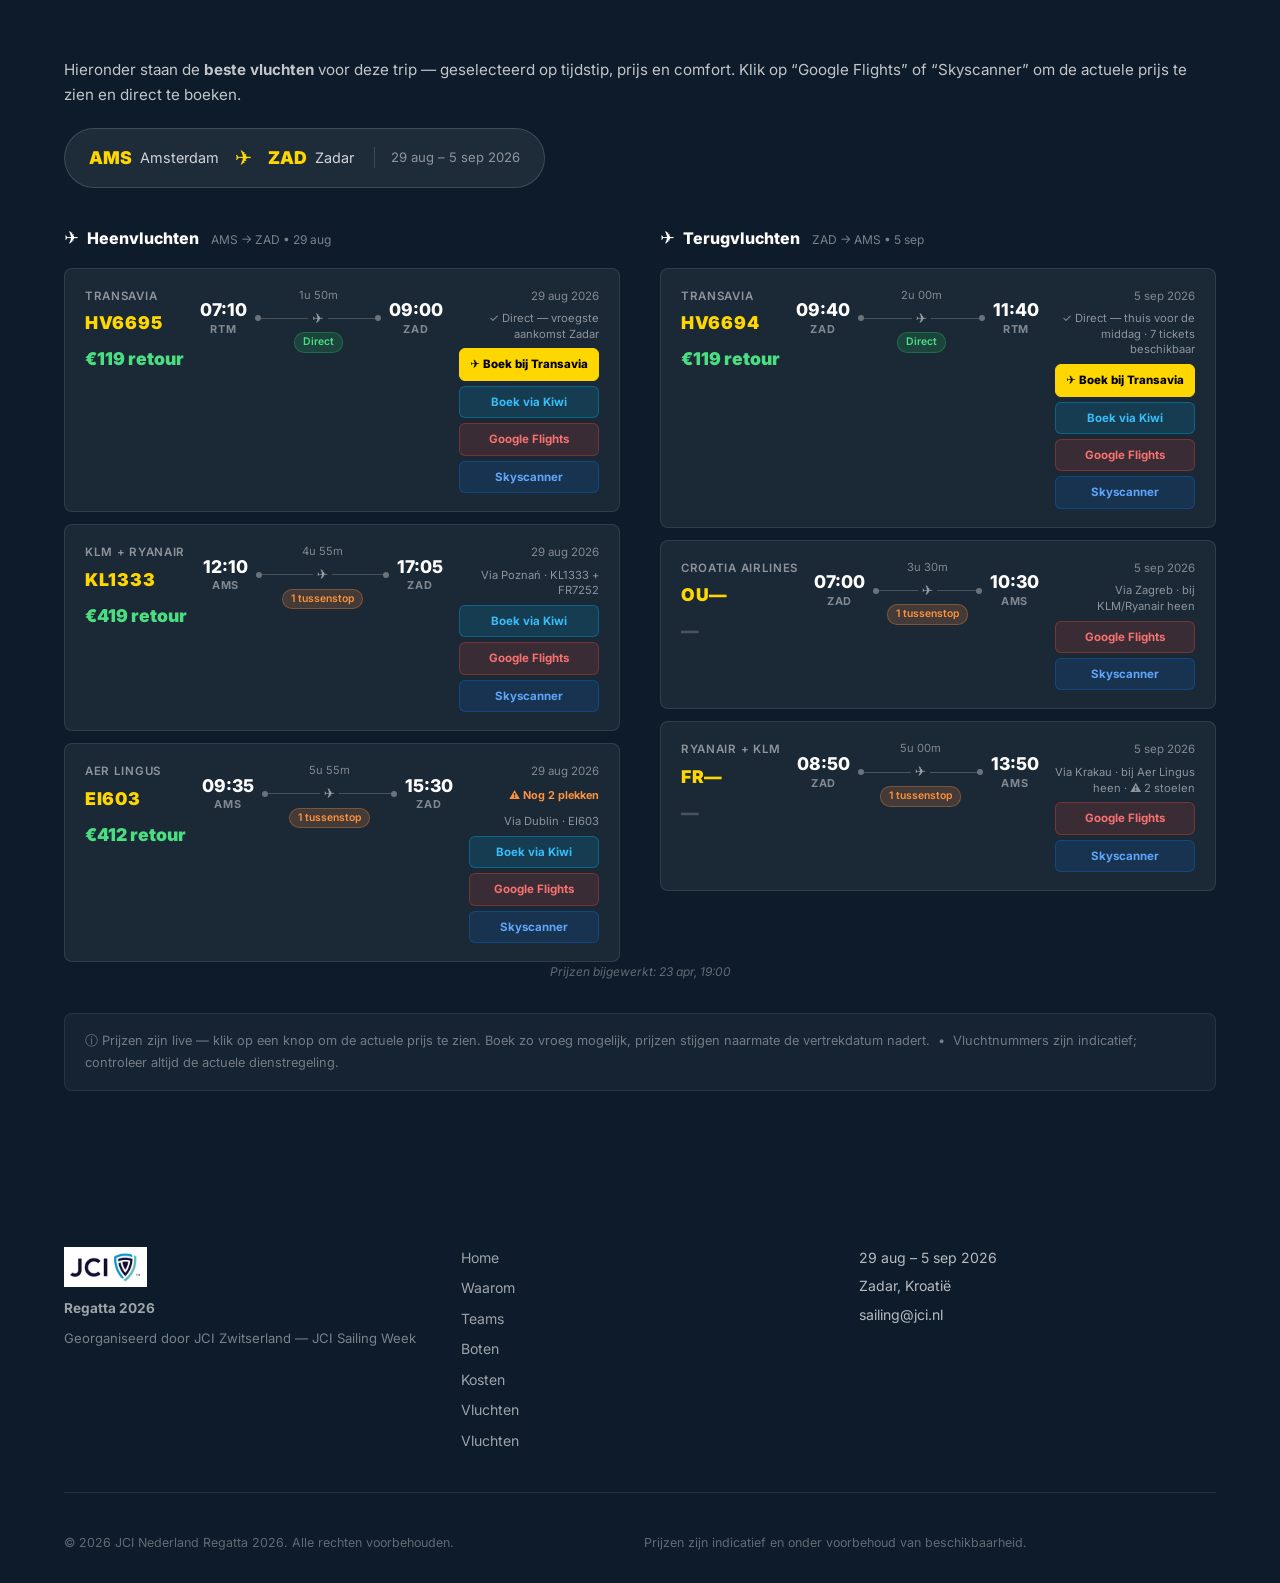
==== commit 2f81e921: "Hero stats: 5 aanmeldingen, verwijder boten beschikbaar Co-Authored-By: Claude Sonnet 4.6 <noreply@a" ====
--- a/index.html
+++ b/index.html
@@ -49,9 +49,7 @@
         <a href="#vluchten" class="btn btn-outline">Vluchten bekijken</a>
       </div>
       <div class="hero-stats">
-        <div class="stat"><span class="stat-num">4</span><span class="stat-label">Aanmeldingen nu</span></div>
-        <div class="stat-divider"></div>
-        <div class="stat"><span class="stat-num">9</span><span class="stat-label">Boten beschikbaar</span></div>
+        <div class="stat"><span class="stat-num">5</span><span class="stat-label">Aanmeldingen nu</span></div>
         <div class="stat-divider"></div>
         <div class="stat"><span class="stat-num">10</span><span class="stat-label">Max. personen</span></div>
         <div class="stat-divider"></div>
